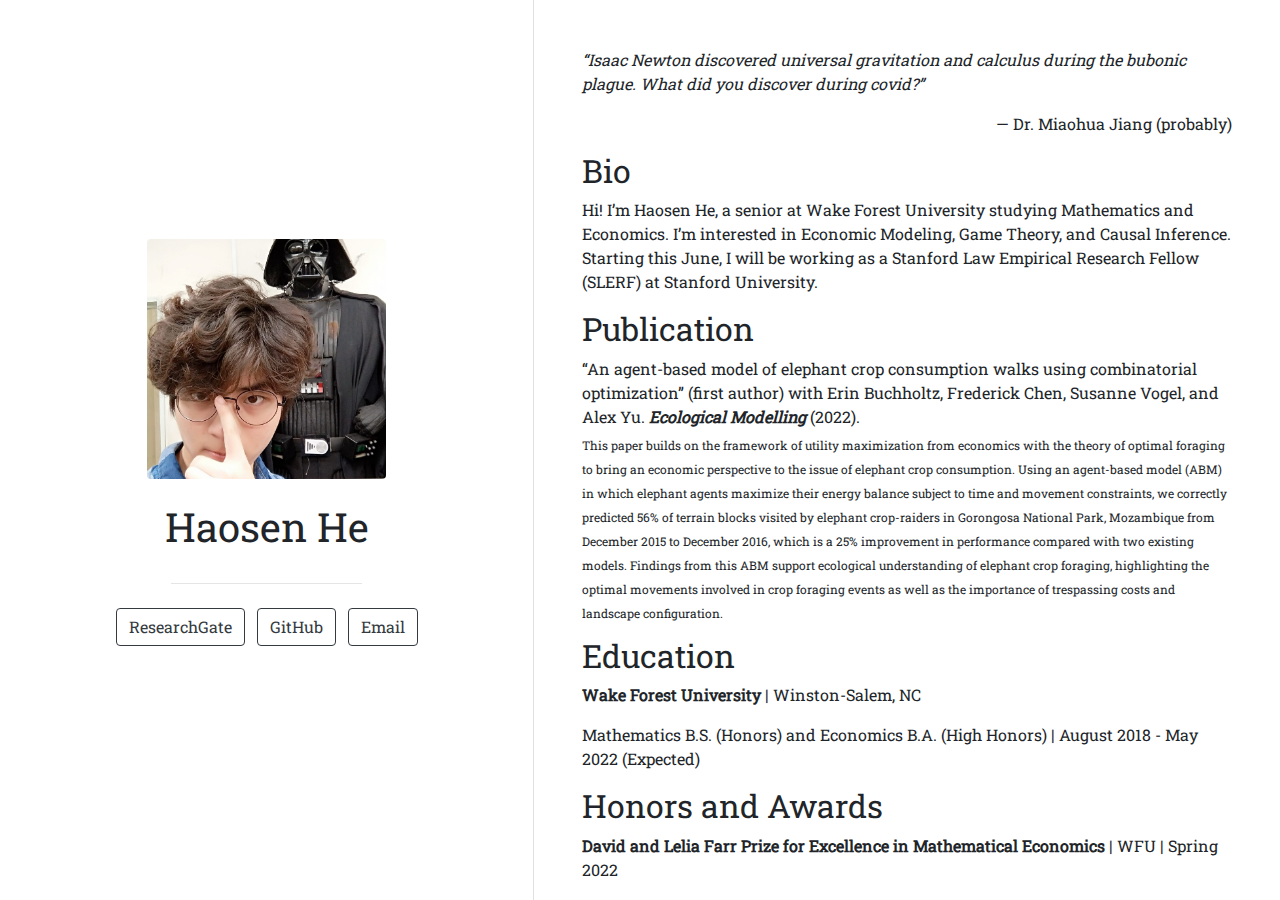
==== index.html @ 7e964005 "new change" ====
<!doctype html>
<html lang="en">
  <head>
    <!-- Required meta tags -->
    <meta charset="utf-8">
    <meta name="viewport" content="width=device-width, initial-scale=1, shrink-to-fit=no">

    <!-- Bootstrap CSS -->
    <style type="text/css">:root{--blue:#007bff;--indigo:#6610f2;--purple:#6f42c1;--pink:#e83e8c;--red:#dc3545;--orange:#fd7e14;--yellow:#ffc107;--green:#28a745;--teal:#20c997;--cyan:#17a2b8;--white:#fff;--gray:#6c757d;--gray-dark:#343a40;--primary:#007bff;--secondary:#6c757d;--success:#28a745;--info:#17a2b8;--warning:#ffc107;--danger:#dc3545;--light:#f8f9fa;--dark:#343a40;--breakpoint-xs:0;--breakpoint-sm:576px;--breakpoint-md:768px;--breakpoint-lg:992px;--breakpoint-xl:1200px;--font-family-sans-serif:-apple-system,BlinkMacSystemFont,"Segoe UI",Roboto,"Helvetica Neue",Arial,"Noto Sans",sans-serif,"Apple Color Emoji","Segoe UI Emoji","Segoe UI Symbol","Noto Color Emoji";--font-family-monospace:SFMono-Regular,Menlo,Monaco,Consolas,"Liberation Mono","Courier New",monospace}*,::after,::before{box-sizing:border-box}html{font-family:sans-serif;line-height:1.15;-webkit-text-size-adjust:100%;-webkit-tap-highlight-color:transparent}article,aside,figcaption,figure,footer,header,hgroup,main,nav,section{display:block}body{margin:0;font-family:-apple-system,BlinkMacSystemFont,"Segoe UI",Roboto,"Helvetica Neue",Arial,"Noto Sans",sans-serif,"Apple Color Emoji","Segoe UI Emoji","Segoe UI Symbol","Noto Color Emoji";font-size:1rem;font-weight:400;line-height:1.5;color:#212529;text-align:left;background-color:#fff}[tabindex="-1"]:focus:not(:focus-visible){outline:0!important}hr{box-sizing:content-box;height:0;overflow:visible}h1,h2,h3,h4,h5,h6{margin-top:0;margin-bottom:.5rem}p{margin-top:0;margin-bottom:1rem}abbr[data-original-title],abbr[title]{text-decoration:underline;-webkit-text-decoration:underline dotted;text-decoration:underline dotted;cursor:help;border-bottom:0;-webkit-text-decoration-skip-ink:none;text-decoration-skip-ink:none}address{margin-bottom:1rem;font-style:normal;line-height:inherit}dl,ol,ul{margin-top:0;margin-bottom:1rem}ol ol,ol ul,ul ol,ul ul{margin-bottom:0}dt{font-weight:700}dd{margin-bottom:.5rem;margin-left:0}blockquote{margin:0 0 1rem}b,strong{font-weight:bolder}small{font-size:80%}sub,sup{position:relative;font-size:75%;line-height:0;vertical-align:baseline}sub{bottom:-.25em}sup{top:-.5em}a{color:#007bff;text-decoration:none;background-color:transparent}a:hover{color:#0056b3;text-decoration:underline}a:not([href]){color:inherit;text-decoration:none}a:not([href]):hover{color:inherit;text-decoration:none}code,kbd,pre,samp{font-family:SFMono-Regular,Menlo,Monaco,Consolas,"Liberation Mono","Courier New",monospace;font-size:1em}pre{margin-top:0;margin-bottom:1rem;overflow:auto;-ms-overflow-style:scrollbar}figure{margin:0 0 1rem}img{vertical-align:middle;border-style:none}svg{overflow:hidden;vertical-align:middle}table{border-collapse:collapse}caption{padding-top:.75rem;padding-bottom:.75rem;color:#6c757d;text-align:left;caption-side:bottom}th{text-align:inherit}label{display:inline-block;margin-bottom:.5rem}button{border-radius:0}button:focus{outline:1px dotted;outline:5px auto -webkit-focus-ring-color}button,input,optgroup,select,textarea{margin:0;font-family:inherit;font-size:inherit;line-height:inherit}button,input{overflow:visible}button,select{text-transform:none}[role=button]{cursor:pointer}select{word-wrap:normal}[type=button],[type=reset],[type=submit],button{-webkit-appearance:button}[type=button]:not(:disabled),[type=reset]:not(:disabled),[type=submit]:not(:disabled),button:not(:disabled){cursor:pointer}[type=button]::-moz-focus-inner,[type=reset]::-moz-focus-inner,[type=submit]::-moz-focus-inner,button::-moz-focus-inner{padding:0;border-style:none}input[type=checkbox],input[type=radio]{box-sizing:border-box;padding:0}textarea{overflow:auto;resize:vertical}fieldset{min-width:0;padding:0;margin:0;border:0}legend{display:block;width:100%;max-width:100%;padding:0;margin-bottom:.5rem;font-size:1.5rem;line-height:inherit;color:inherit;white-space:normal}progress{vertical-align:baseline}[type=number]::-webkit-inner-spin-button,[type=number]::-webkit-outer-spin-button{height:auto}[type=search]{outline-offset:-2px;-webkit-appearance:none}[type=search]::-webkit-search-decoration{-webkit-appearance:none}::-webkit-file-upload-button{font:inherit;-webkit-appearance:button}output{display:inline-block}summary{display:list-item;cursor:pointer}template{display:none}[hidden]{display:none!important}.h1,.h2,.h3,.h4,.h5,.h6,h1,h2,h3,h4,h5,h6{margin-bottom:.5rem;font-weight:500;line-height:1.2}.h1,h1{font-size:2.5rem}.h2,h2{font-size:2rem}.h3,h3{font-size:1.75rem}.h4,h4{font-size:1.5rem}.h5,h5{font-size:1.25rem}.h6,h6{font-size:1rem}.lead{font-size:1.25rem;font-weight:300}.display-1{font-size:6rem;font-weight:300;line-height:1.2}.display-2{font-size:5.5rem;font-weight:300;line-height:1.2}.display-3{font-size:4.5rem;font-weight:300;line-height:1.2}.display-4{font-size:3.5rem;font-weight:300;line-height:1.2}hr{margin-top:1rem;margin-bottom:1rem;border:0;border-top:1px solid rgba(0,0,0,.1)}.small,small{font-size:80%;font-weight:400}.mark,mark{padding:.2em;background-color:#fcf8e3}.list-unstyled{padding-left:0;list-style:none}.list-inline{padding-left:0;list-style:none}.list-inline-item{display:inline-block}.list-inline-item:not(:last-child){margin-right:.5rem}.initialism{font-size:90%;text-transform:uppercase}.blockquote{margin-bottom:1rem;font-size:1.25rem}.blockquote-footer{display:block;font-size:80%;color:#6c757d}.blockquote-footer::before{content:"\2014\00A0"}.img-fluid{max-width:100%;height:auto}.img-thumbnail{padding:.25rem;background-color:#fff;border:1px solid #dee2e6;border-radius:.25rem;max-width:100%;height:auto}.figure{display:inline-block}.figure-img{margin-bottom:.5rem;line-height:1}.figure-caption{font-size:90%;color:#6c757d}code{font-size:87.5%;color:#e83e8c;word-wrap:break-word}a>code{color:inherit}kbd{padding:.2rem .4rem;font-size:87.5%;color:#fff;background-color:#212529;border-radius:.2rem}kbd kbd{padding:0;font-size:100%;font-weight:700}pre{display:block;font-size:87.5%;color:#212529}pre code{font-size:inherit;color:inherit;word-break:normal}.pre-scrollable{max-height:340px;overflow-y:scroll}.container{width:100%;padding-right:15px;padding-left:15px;margin-right:auto;margin-left:auto}@media (min-width:576px){.container{max-width:540px}}@media (min-width:768px){.container{max-width:720px}}@media (min-width:992px){.container{max-width:960px}}@media (min-width:1200px){.container{max-width:1140px}}.container-fluid,.container-lg,.container-md,.container-sm,.container-xl{width:100%;padding-right:15px;padding-left:15px;margin-right:auto;margin-left:auto}@media (min-width:576px){.container,.container-sm{max-width:540px}}@media (min-width:768px){.container,.container-md,.container-sm{max-width:720px}}@media (min-width:992px){.container,.container-lg,.container-md,.container-sm{max-width:960px}}@media (min-width:1200px){.container,.container-lg,.container-md,.container-sm,.container-xl{max-width:1140px}}.row{display:-ms-flexbox;display:flex;-ms-flex-wrap:wrap;flex-wrap:wrap;margin-right:-15px;margin-left:-15px}.no-gutters{margin-right:0;margin-left:0}.no-gutters>.col,.no-gutters>[class*=col-]{padding-right:0;padding-left:0}.col,.col-1,.col-10,.col-11,.col-12,.col-2,.col-3,.col-4,.col-5,.col-6,.col-7,.col-8,.col-9,.col-auto,.col-lg,.col-lg-1,.col-lg-10,.col-lg-11,.col-lg-12,.col-lg-2,.col-lg-3,.col-lg-4,.col-lg-5,.col-lg-6,.col-lg-7,.col-lg-8,.col-lg-9,.col-lg-auto,.col-md,.col-md-1,.col-md-10,.col-md-11,.col-md-12,.col-md-2,.col-md-3,.col-md-4,.col-md-5,.col-md-6,.col-md-7,.col-md-8,.col-md-9,.col-md-auto,.col-sm,.col-sm-1,.col-sm-10,.col-sm-11,.col-sm-12,.col-sm-2,.col-sm-3,.col-sm-4,.col-sm-5,.col-sm-6,.col-sm-7,.col-sm-8,.col-sm-9,.col-sm-auto,.col-xl,.col-xl-1,.col-xl-10,.col-xl-11,.col-xl-12,.col-xl-2,.col-xl-3,.col-xl-4,.col-xl-5,.col-xl-6,.col-xl-7,.col-xl-8,.col-xl-9,.col-xl-auto{position:relative;width:100%;padding-right:15px;padding-left:15px}.col{-ms-flex-preferred-size:0;flex-basis:0;-ms-flex-positive:1;flex-grow:1;min-width:0;max-width:100%}.row-cols-1>*{-ms-flex:0 0 100%;flex:0 0 100%;max-width:100%}.row-cols-2>*{-ms-flex:0 0 50%;flex:0 0 50%;max-width:50%}.row-cols-3>*{-ms-flex:0 0 33.333333%;flex:0 0 33.333333%;max-width:33.333333%}.row-cols-4>*{-ms-flex:0 0 25%;flex:0 0 25%;max-width:25%}.row-cols-5>*{-ms-flex:0 0 20%;flex:0 0 20%;max-width:20%}.row-cols-6>*{-ms-flex:0 0 16.666667%;flex:0 0 16.666667%;max-width:16.666667%}.col-auto{-ms-flex:0 0 auto;flex:0 0 auto;width:auto;max-width:100%}.col-1{-ms-flex:0 0 8.333333%;flex:0 0 8.333333%;max-width:8.333333%}.col-2{-ms-flex:0 0 16.666667%;flex:0 0 16.666667%;max-width:16.666667%}.col-3{-ms-flex:0 0 25%;flex:0 0 25%;max-width:25%}.col-4{-ms-flex:0 0 33.333333%;flex:0 0 33.333333%;max-width:33.333333%}.col-5{-ms-flex:0 0 41.666667%;flex:0 0 41.666667%;max-width:41.666667%}.col-6{-ms-flex:0 0 50%;flex:0 0 50%;max-width:50%}.col-7{-ms-flex:0 0 58.333333%;flex:0 0 58.333333%;max-width:58.333333%}.col-8{-ms-flex:0 0 66.666667%;flex:0 0 66.666667%;max-width:66.666667%}.col-9{-ms-flex:0 0 75%;flex:0 0 75%;max-width:75%}.col-10{-ms-flex:0 0 83.333333%;flex:0 0 83.333333%;max-width:83.333333%}.col-11{-ms-flex:0 0 91.666667%;flex:0 0 91.666667%;max-width:91.666667%}.col-12{-ms-flex:0 0 100%;flex:0 0 100%;max-width:100%}.order-first{-ms-flex-order:-1;order:-1}.order-last{-ms-flex-order:13;order:13}.order-0{-ms-flex-order:0;order:0}.order-1{-ms-flex-order:1;order:1}.order-2{-ms-flex-order:2;order:2}.order-3{-ms-flex-order:3;order:3}.order-4{-ms-flex-order:4;order:4}.order-5{-ms-flex-order:5;order:5}.order-6{-ms-flex-order:6;order:6}.order-7{-ms-flex-order:7;order:7}.order-8{-ms-flex-order:8;order:8}.order-9{-ms-flex-order:9;order:9}.order-10{-ms-flex-order:10;order:10}.order-11{-ms-flex-order:11;order:11}.order-12{-ms-flex-order:12;order:12}.offset-1{margin-left:8.333333%}.offset-2{margin-left:16.666667%}.offset-3{margin-left:25%}.offset-4{margin-left:33.333333%}.offset-5{margin-left:41.666667%}.offset-6{margin-left:50%}.offset-7{margin-left:58.333333%}.offset-8{margin-left:66.666667%}.offset-9{margin-left:75%}.offset-10{margin-left:83.333333%}.offset-11{margin-left:91.666667%}@media (min-width:576px){.col-sm{-ms-flex-preferred-size:0;flex-basis:0;-ms-flex-positive:1;flex-grow:1;min-width:0;max-width:100%}.row-cols-sm-1>*{-ms-flex:0 0 100%;flex:0 0 100%;max-width:100%}.row-cols-sm-2>*{-ms-flex:0 0 50%;flex:0 0 50%;max-width:50%}.row-cols-sm-3>*{-ms-flex:0 0 33.333333%;flex:0 0 33.333333%;max-width:33.333333%}.row-cols-sm-4>*{-ms-flex:0 0 25%;flex:0 0 25%;max-width:25%}.row-cols-sm-5>*{-ms-flex:0 0 20%;flex:0 0 20%;max-width:20%}.row-cols-sm-6>*{-ms-flex:0 0 16.666667%;flex:0 0 16.666667%;max-width:16.666667%}.col-sm-auto{-ms-flex:0 0 auto;flex:0 0 auto;width:auto;max-width:100%}.col-sm-1{-ms-flex:0 0 8.333333%;flex:0 0 8.333333%;max-width:8.333333%}.col-sm-2{-ms-flex:0 0 16.666667%;flex:0 0 16.666667%;max-width:16.666667%}.col-sm-3{-ms-flex:0 0 25%;flex:0 0 25%;max-width:25%}.col-sm-4{-ms-flex:0 0 33.333333%;flex:0 0 33.333333%;max-width:33.333333%}.col-sm-5{-ms-flex:0 0 41.666667%;flex:0 0 41.666667%;max-width:41.666667%}.col-sm-6{-ms-flex:0 0 50%;flex:0 0 50%;max-width:50%}.col-sm-7{-ms-flex:0 0 58.333333%;flex:0 0 58.333333%;max-width:58.333333%}.col-sm-8{-ms-flex:0 0 66.666667%;flex:0 0 66.666667%;max-width:66.666667%}.col-sm-9{-ms-flex:0 0 75%;flex:0 0 75%;max-width:75%}.col-sm-10{-ms-flex:0 0 83.333333%;flex:0 0 83.333333%;max-width:83.333333%}.col-sm-11{-ms-flex:0 0 91.666667%;flex:0 0 91.666667%;max-width:91.666667%}.col-sm-12{-ms-flex:0 0 100%;flex:0 0 100%;max-width:100%}.order-sm-first{-ms-flex-order:-1;order:-1}.order-sm-last{-ms-flex-order:13;order:13}.order-sm-0{-ms-flex-order:0;order:0}.order-sm-1{-ms-flex-order:1;order:1}.order-sm-2{-ms-flex-order:2;order:2}.order-sm-3{-ms-flex-order:3;order:3}.order-sm-4{-ms-flex-order:4;order:4}.order-sm-5{-ms-flex-order:5;order:5}.order-sm-6{-ms-flex-order:6;order:6}.order-sm-7{-ms-flex-order:7;order:7}.order-sm-8{-ms-flex-order:8;order:8}.order-sm-9{-ms-flex-order:9;order:9}.order-sm-10{-ms-flex-order:10;order:10}.order-sm-11{-ms-flex-order:11;order:11}.order-sm-12{-ms-flex-order:12;order:12}.offset-sm-0{margin-left:0}.offset-sm-1{margin-left:8.333333%}.offset-sm-2{margin-left:16.666667%}.offset-sm-3{margin-left:25%}.offset-sm-4{margin-left:33.333333%}.offset-sm-5{margin-left:41.666667%}.offset-sm-6{margin-left:50%}.offset-sm-7{margin-left:58.333333%}.offset-sm-8{margin-left:66.666667%}.offset-sm-9{margin-left:75%}.offset-sm-10{margin-left:83.333333%}.offset-sm-11{margin-left:91.666667%}}@media (min-width:768px){.col-md{-ms-flex-preferred-size:0;flex-basis:0;-ms-flex-positive:1;flex-grow:1;min-width:0;max-width:100%}.row-cols-md-1>*{-ms-flex:0 0 100%;flex:0 0 100%;max-width:100%}.row-cols-md-2>*{-ms-flex:0 0 50%;flex:0 0 50%;max-width:50%}.row-cols-md-3>*{-ms-flex:0 0 33.333333%;flex:0 0 33.333333%;max-width:33.333333%}.row-cols-md-4>*{-ms-flex:0 0 25%;flex:0 0 25%;max-width:25%}.row-cols-md-5>*{-ms-flex:0 0 20%;flex:0 0 20%;max-width:20%}.row-cols-md-6>*{-ms-flex:0 0 16.666667%;flex:0 0 16.666667%;max-width:16.666667%}.col-md-auto{-ms-flex:0 0 auto;flex:0 0 auto;width:auto;max-width:100%}.col-md-1{-ms-flex:0 0 8.333333%;flex:0 0 8.333333%;max-width:8.333333%}.col-md-2{-ms-flex:0 0 16.666667%;flex:0 0 16.666667%;max-width:16.666667%}.col-md-3{-ms-flex:0 0 25%;flex:0 0 25%;max-width:25%}.col-md-4{-ms-flex:0 0 33.333333%;flex:0 0 33.333333%;max-width:33.333333%}.col-md-5{-ms-flex:0 0 41.666667%;flex:0 0 41.666667%;max-width:41.666667%}.col-md-6{-ms-flex:0 0 50%;flex:0 0 50%;max-width:50%}.col-md-7{-ms-flex:0 0 58.333333%;flex:0 0 58.333333%;max-width:58.333333%}.col-md-8{-ms-flex:0 0 66.666667%;flex:0 0 66.666667%;max-width:66.666667%}.col-md-9{-ms-flex:0 0 75%;flex:0 0 75%;max-width:75%}.col-md-10{-ms-flex:0 0 83.333333%;flex:0 0 83.333333%;max-width:83.333333%}.col-md-11{-ms-flex:0 0 91.666667%;flex:0 0 91.666667%;max-width:91.666667%}.col-md-12{-ms-flex:0 0 100%;flex:0 0 100%;max-width:100%}.order-md-first{-ms-flex-order:-1;order:-1}.order-md-last{-ms-flex-order:13;order:13}.order-md-0{-ms-flex-order:0;order:0}.order-md-1{-ms-flex-order:1;order:1}.order-md-2{-ms-flex-order:2;order:2}.order-md-3{-ms-flex-order:3;order:3}.order-md-4{-ms-flex-order:4;order:4}.order-md-5{-ms-flex-order:5;order:5}.order-md-6{-ms-flex-order:6;order:6}.order-md-7{-ms-flex-order:7;order:7}.order-md-8{-ms-flex-order:8;order:8}.order-md-9{-ms-flex-order:9;order:9}.order-md-10{-ms-flex-order:10;order:10}.order-md-11{-ms-flex-order:11;order:11}.order-md-12{-ms-flex-order:12;order:12}.offset-md-0{margin-left:0}.offset-md-1{margin-left:8.333333%}.offset-md-2{margin-left:16.666667%}.offset-md-3{margin-left:25%}.offset-md-4{margin-left:33.333333%}.offset-md-5{margin-left:41.666667%}.offset-md-6{margin-left:50%}.offset-md-7{margin-left:58.333333%}.offset-md-8{margin-left:66.666667%}.offset-md-9{margin-left:75%}.offset-md-10{margin-left:83.333333%}.offset-md-11{margin-left:91.666667%}}@media (min-width:992px){.col-lg{-ms-flex-preferred-size:0;flex-basis:0;-ms-flex-positive:1;flex-grow:1;min-width:0;max-width:100%}.row-cols-lg-1>*{-ms-flex:0 0 100%;flex:0 0 100%;max-width:100%}.row-cols-lg-2>*{-ms-flex:0 0 50%;flex:0 0 50%;max-width:50%}.row-cols-lg-3>*{-ms-flex:0 0 33.333333%;flex:0 0 33.333333%;max-width:33.333333%}.row-cols-lg-4>*{-ms-flex:0 0 25%;flex:0 0 25%;max-width:25%}.row-cols-lg-5>*{-ms-flex:0 0 20%;flex:0 0 20%;max-width:20%}.row-cols-lg-6>*{-ms-flex:0 0 16.666667%;flex:0 0 16.666667%;max-width:16.666667%}.col-lg-auto{-ms-flex:0 0 auto;flex:0 0 auto;width:auto;max-width:100%}.col-lg-1{-ms-flex:0 0 8.333333%;flex:0 0 8.333333%;max-width:8.333333%}.col-lg-2{-ms-flex:0 0 16.666667%;flex:0 0 16.666667%;max-width:16.666667%}.col-lg-3{-ms-flex:0 0 25%;flex:0 0 25%;max-width:25%}.col-lg-4{-ms-flex:0 0 33.333333%;flex:0 0 33.333333%;max-width:33.333333%}.col-lg-5{-ms-flex:0 0 41.666667%;flex:0 0 41.666667%;max-width:41.666667%}.col-lg-6{-ms-flex:0 0 50%;flex:0 0 50%;max-width:50%}.col-lg-7{-ms-flex:0 0 58.333333%;flex:0 0 58.333333%;max-width:58.333333%}.col-lg-8{-ms-flex:0 0 66.666667%;flex:0 0 66.666667%;max-width:66.666667%}.col-lg-9{-ms-flex:0 0 75%;flex:0 0 75%;max-width:75%}.col-lg-10{-ms-flex:0 0 83.333333%;flex:0 0 83.333333%;max-width:83.333333%}.col-lg-11{-ms-flex:0 0 91.666667%;flex:0 0 91.666667%;max-width:91.666667%}.col-lg-12{-ms-flex:0 0 100%;flex:0 0 100%;max-width:100%}.order-lg-first{-ms-flex-order:-1;order:-1}.order-lg-last{-ms-flex-order:13;order:13}.order-lg-0{-ms-flex-order:0;order:0}.order-lg-1{-ms-flex-order:1;order:1}.order-lg-2{-ms-flex-order:2;order:2}.order-lg-3{-ms-flex-order:3;order:3}.order-lg-4{-ms-flex-order:4;order:4}.order-lg-5{-ms-flex-order:5;order:5}.order-lg-6{-ms-flex-order:6;order:6}.order-lg-7{-ms-flex-order:7;order:7}.order-lg-8{-ms-flex-order:8;order:8}.order-lg-9{-ms-flex-order:9;order:9}.order-lg-10{-ms-flex-order:10;order:10}.order-lg-11{-ms-flex-order:11;order:11}.order-lg-12{-ms-flex-order:12;order:12}.offset-lg-0{margin-left:0}.offset-lg-1{margin-left:8.333333%}.offset-lg-2{margin-left:16.666667%}.offset-lg-3{margin-left:25%}.offset-lg-4{margin-left:33.333333%}.offset-lg-5{margin-left:41.666667%}.offset-lg-6{margin-left:50%}.offset-lg-7{margin-left:58.333333%}.offset-lg-8{margin-left:66.666667%}.offset-lg-9{margin-left:75%}.offset-lg-10{margin-left:83.333333%}.offset-lg-11{margin-left:91.666667%}}@media (min-width:1200px){.col-xl{-ms-flex-preferred-size:0;flex-basis:0;-ms-flex-positive:1;flex-grow:1;min-width:0;max-width:100%}.row-cols-xl-1>*{-ms-flex:0 0 100%;flex:0 0 100%;max-width:100%}.row-cols-xl-2>*{-ms-flex:0 0 50%;flex:0 0 50%;max-width:50%}.row-cols-xl-3>*{-ms-flex:0 0 33.333333%;flex:0 0 33.333333%;max-width:33.333333%}.row-cols-xl-4>*{-ms-flex:0 0 25%;flex:0 0 25%;max-width:25%}.row-cols-xl-5>*{-ms-flex:0 0 20%;flex:0 0 20%;max-width:20%}.row-cols-xl-6>*{-ms-flex:0 0 16.666667%;flex:0 0 16.666667%;max-width:16.666667%}.col-xl-auto{-ms-flex:0 0 auto;flex:0 0 auto;width:auto;max-width:100%}.col-xl-1{-ms-flex:0 0 8.333333%;flex:0 0 8.333333%;max-width:8.333333%}.col-xl-2{-ms-flex:0 0 16.666667%;flex:0 0 16.666667%;max-width:16.666667%}.col-xl-3{-ms-flex:0 0 25%;flex:0 0 25%;max-width:25%}.col-xl-4{-ms-flex:0 0 33.333333%;flex:0 0 33.333333%;max-width:33.333333%}.col-xl-5{-ms-flex:0 0 41.666667%;flex:0 0 41.666667%;max-width:41.666667%}.col-xl-6{-ms-flex:0 0 50%;flex:0 0 50%;max-width:50%}.col-xl-7{-ms-flex:0 0 58.333333%;flex:0 0 58.333333%;max-width:58.333333%}.col-xl-8{-ms-flex:0 0 66.666667%;flex:0 0 66.666667%;max-width:66.666667%}.col-xl-9{-ms-flex:0 0 75%;flex:0 0 75%;max-width:75%}.col-xl-10{-ms-flex:0 0 83.333333%;flex:0 0 83.333333%;max-width:83.333333%}.col-xl-11{-ms-flex:0 0 91.666667%;flex:0 0 91.666667%;max-width:91.666667%}.col-xl-12{-ms-flex:0 0 100%;flex:0 0 100%;max-width:100%}.order-xl-first{-ms-flex-order:-1;order:-1}.order-xl-last{-ms-flex-order:13;order:13}.order-xl-0{-ms-flex-order:0;order:0}.order-xl-1{-ms-flex-order:1;order:1}.order-xl-2{-ms-flex-order:2;order:2}.order-xl-3{-ms-flex-order:3;order:3}.order-xl-4{-ms-flex-order:4;order:4}.order-xl-5{-ms-flex-order:5;order:5}.order-xl-6{-ms-flex-order:6;order:6}.order-xl-7{-ms-flex-order:7;order:7}.order-xl-8{-ms-flex-order:8;order:8}.order-xl-9{-ms-flex-order:9;order:9}.order-xl-10{-ms-flex-order:10;order:10}.order-xl-11{-ms-flex-order:11;order:11}.order-xl-12{-ms-flex-order:12;order:12}.offset-xl-0{margin-left:0}.offset-xl-1{margin-left:8.333333%}.offset-xl-2{margin-left:16.666667%}.offset-xl-3{margin-left:25%}.offset-xl-4{margin-left:33.333333%}.offset-xl-5{margin-left:41.666667%}.offset-xl-6{margin-left:50%}.offset-xl-7{margin-left:58.333333%}.offset-xl-8{margin-left:66.666667%}.offset-xl-9{margin-left:75%}.offset-xl-10{margin-left:83.333333%}.offset-xl-11{margin-left:91.666667%}}.table{width:100%;margin-bottom:1rem;color:#212529}.table td,.table th{padding:.75rem;vertical-align:top;border-top:1px solid #dee2e6}.table thead th{vertical-align:bottom;border-bottom:2px solid #dee2e6}.table tbody+tbody{border-top:2px solid #dee2e6}.table-sm td,.table-sm th{padding:.3rem}.table-bordered{border:1px solid #dee2e6}.table-bordered td,.table-bordered th{border:1px solid #dee2e6}.table-bordered thead td,.table-bordered thead th{border-bottom-width:2px}.table-borderless tbody+tbody,.table-borderless td,.table-borderless th,.table-borderless thead th{border:0}.table-striped tbody tr:nth-of-type(odd){background-color:rgba(0,0,0,.05)}.table-hover tbody tr:hover{color:#212529;background-color:rgba(0,0,0,.075)}.table-primary,.table-primary>td,.table-primary>th{background-color:#b8daff}.table-primary tbody+tbody,.table-primary td,.table-primary th,.table-primary thead th{border-color:#7abaff}.table-hover .table-primary:hover{background-color:#9fcdff}.table-hover .table-primary:hover>td,.table-hover .table-primary:hover>th{background-color:#9fcdff}.table-secondary,.table-secondary>td,.table-secondary>th{background-color:#d6d8db}.table-secondary tbody+tbody,.table-secondary td,.table-secondary th,.table-secondary thead th{border-color:#b3b7bb}.table-hover .table-secondary:hover{background-color:#c8cbcf}.table-hover .table-secondary:hover>td,.table-hover .table-secondary:hover>th{background-color:#c8cbcf}.table-success,.table-success>td,.table-success>th{background-color:#c3e6cb}.table-success tbody+tbody,.table-success td,.table-success th,.table-success thead th{border-color:#8fd19e}.table-hover .table-success:hover{background-color:#b1dfbb}.table-hover .table-success:hover>td,.table-hover .table-success:hover>th{background-color:#b1dfbb}.table-info,.table-info>td,.table-info>th{background-color:#bee5eb}.table-info tbody+tbody,.table-info td,.table-info th,.table-info thead th{border-color:#86cfda}.table-hover .table-info:hover{background-color:#abdde5}.table-hover .table-info:hover>td,.table-hover .table-info:hover>th{background-color:#abdde5}.table-warning,.table-warning>td,.table-warning>th{background-color:#ffeeba}.table-warning tbody+tbody,.table-warning td,.table-warning th,.table-warning thead th{border-color:#ffdf7e}.table-hover .table-warning:hover{background-color:#ffe8a1}.table-hover .table-warning:hover>td,.table-hover .table-warning:hover>th{background-color:#ffe8a1}.table-danger,.table-danger>td,.table-danger>th{background-color:#f5c6cb}.table-danger tbody+tbody,.table-danger td,.table-danger th,.table-danger thead th{border-color:#ed969e}.table-hover .table-danger:hover{background-color:#f1b0b7}.table-hover .table-danger:hover>td,.table-hover .table-danger:hover>th{background-color:#f1b0b7}.table-light,.table-light>td,.table-light>th{background-color:#fdfdfe}.table-light tbody+tbody,.table-light td,.table-light th,.table-light thead th{border-color:#fbfcfc}.table-hover .table-light:hover{background-color:#ececf6}.table-hover .table-light:hover>td,.table-hover .table-light:hover>th{background-color:#ececf6}.table-dark,.table-dark>td,.table-dark>th{background-color:#c6c8ca}.table-dark tbody+tbody,.table-dark td,.table-dark th,.table-dark thead th{border-color:#95999c}.table-hover .table-dark:hover{background-color:#b9bbbe}.table-hover .table-dark:hover>td,.table-hover .table-dark:hover>th{background-color:#b9bbbe}.table-active,.table-active>td,.table-active>th{background-color:rgba(0,0,0,.075)}.table-hover .table-active:hover{background-color:rgba(0,0,0,.075)}.table-hover .table-active:hover>td,.table-hover .table-active:hover>th{background-color:rgba(0,0,0,.075)}.table .thead-dark th{color:#fff;background-color:#343a40;border-color:#454d55}.table .thead-light th{color:#495057;background-color:#e9ecef;border-color:#dee2e6}.table-dark{color:#fff;background-color:#343a40}.table-dark td,.table-dark th,.table-dark thead th{border-color:#454d55}.table-dark.table-bordered{border:0}.table-dark.table-striped tbody tr:nth-of-type(odd){background-color:rgba(255,255,255,.05)}.table-dark.table-hover tbody tr:hover{color:#fff;background-color:rgba(255,255,255,.075)}@media (max-width:575.98px){.table-responsive-sm{display:block;width:100%;overflow-x:auto;-webkit-overflow-scrolling:touch}.table-responsive-sm>.table-bordered{border:0}}@media (max-width:767.98px){.table-responsive-md{display:block;width:100%;overflow-x:auto;-webkit-overflow-scrolling:touch}.table-responsive-md>.table-bordered{border:0}}@media (max-width:991.98px){.table-responsive-lg{display:block;width:100%;overflow-x:auto;-webkit-overflow-scrolling:touch}.table-responsive-lg>.table-bordered{border:0}}@media (max-width:1199.98px){.table-responsive-xl{display:block;width:100%;overflow-x:auto;-webkit-overflow-scrolling:touch}.table-responsive-xl>.table-bordered{border:0}}.table-responsive{display:block;width:100%;overflow-x:auto;-webkit-overflow-scrolling:touch}.table-responsive>.table-bordered{border:0}.form-control{display:block;width:100%;height:calc(1.5em + .75rem + 2px);padding:.375rem .75rem;font-size:1rem;font-weight:400;line-height:1.5;color:#495057;background-color:#fff;background-clip:padding-box;border:1px solid #ced4da;border-radius:.25rem;transition:border-color .15s ease-in-out,box-shadow .15s ease-in-out}@media (prefers-reduced-motion:reduce){.form-control{transition:none}}.form-control::-ms-expand{background-color:transparent;border:0}.form-control:-moz-focusring{color:transparent;text-shadow:0 0 0 #495057}.form-control:focus{color:#495057;background-color:#fff;border-color:#80bdff;outline:0;box-shadow:0 0 0 .2rem rgba(0,123,255,.25)}.form-control::-webkit-input-placeholder{color:#6c757d;opacity:1}.form-control::-moz-placeholder{color:#6c757d;opacity:1}.form-control:-ms-input-placeholder{color:#6c757d;opacity:1}.form-control::-ms-input-placeholder{color:#6c757d;opacity:1}.form-control::placeholder{color:#6c757d;opacity:1}.form-control:disabled,.form-control[readonly]{background-color:#e9ecef;opacity:1}input[type=date].form-control,input[type=datetime-local].form-control,input[type=month].form-control,input[type=time].form-control{-webkit-appearance:none;-moz-appearance:none;appearance:none}select.form-control:focus::-ms-value{color:#495057;background-color:#fff}.form-control-file,.form-control-range{display:block;width:100%}.col-form-label{padding-top:calc(.375rem + 1px);padding-bottom:calc(.375rem + 1px);margin-bottom:0;font-size:inherit;line-height:1.5}.col-form-label-lg{padding-top:calc(.5rem + 1px);padding-bottom:calc(.5rem + 1px);font-size:1.25rem;line-height:1.5}.col-form-label-sm{padding-top:calc(.25rem + 1px);padding-bottom:calc(.25rem + 1px);font-size:.875rem;line-height:1.5}.form-control-plaintext{display:block;width:100%;padding:.375rem 0;margin-bottom:0;font-size:1rem;line-height:1.5;color:#212529;background-color:transparent;border:solid transparent;border-width:1px 0}.form-control-plaintext.form-control-lg,.form-control-plaintext.form-control-sm{padding-right:0;padding-left:0}.form-control-sm{height:calc(1.5em + .5rem + 2px);padding:.25rem .5rem;font-size:.875rem;line-height:1.5;border-radius:.2rem}.form-control-lg{height:calc(1.5em + 1rem + 2px);padding:.5rem 1rem;font-size:1.25rem;line-height:1.5;border-radius:.3rem}select.form-control[multiple],select.form-control[size]{height:auto}textarea.form-control{height:auto}.form-group{margin-bottom:1rem}.form-text{display:block;margin-top:.25rem}.form-row{display:-ms-flexbox;display:flex;-ms-flex-wrap:wrap;flex-wrap:wrap;margin-right:-5px;margin-left:-5px}.form-row>.col,.form-row>[class*=col-]{padding-right:5px;padding-left:5px}.form-check{position:relative;display:block;padding-left:1.25rem}.form-check-input{position:absolute;margin-top:.3rem;margin-left:-1.25rem}.form-check-input:disabled~.form-check-label,.form-check-input[disabled]~.form-check-label{color:#6c757d}.form-check-label{margin-bottom:0}.form-check-inline{display:-ms-inline-flexbox;display:inline-flex;-ms-flex-align:center;align-items:center;padding-left:0;margin-right:.75rem}.form-check-inline .form-check-input{position:static;margin-top:0;margin-right:.3125rem;margin-left:0}.valid-feedback{display:none;width:100%;margin-top:.25rem;font-size:80%;color:#28a745}.valid-tooltip{position:absolute;top:100%;z-index:5;display:none;max-width:100%;padding:.25rem .5rem;margin-top:.1rem;font-size:.875rem;line-height:1.5;color:#fff;background-color:rgba(40,167,69,.9);border-radius:.25rem}.is-valid~.valid-feedback,.is-valid~.valid-tooltip,.was-validated :valid~.valid-feedback,.was-validated :valid~.valid-tooltip{display:block}.form-control.is-valid,.was-validated .form-control:valid{border-color:#28a745;padding-right:calc(1.5em + .75rem);background-image:url("data:image/svg+xml,%3csvg xmlns='http://www.w3.org/2000/svg' width='8' height='8' viewBox='0 0 8 8'%3e%3cpath fill='%2328a745' d='M2.3 6.73L.6 4.53c-.4-1.04.46-1.4 1.1-.8l1.1 1.4 3.4-3.8c.6-.63 1.6-.27 1.2.7l-4 4.6c-.43.5-.8.4-1.1.1z'/%3e%3c/svg%3e");background-repeat:no-repeat;background-position:right calc(.375em + .1875rem) center;background-size:calc(.75em + .375rem) calc(.75em + .375rem)}.form-control.is-valid:focus,.was-validated .form-control:valid:focus{border-color:#28a745;box-shadow:0 0 0 .2rem rgba(40,167,69,.25)}.was-validated textarea.form-control:valid,textarea.form-control.is-valid{padding-right:calc(1.5em + .75rem);background-position:top calc(.375em + .1875rem) right calc(.375em + .1875rem)}.custom-select.is-valid,.was-validated .custom-select:valid{border-color:#28a745;padding-right:calc(.75em + 2.3125rem);background:url("data:image/svg+xml,%3csvg xmlns='http://www.w3.org/2000/svg' width='4' height='5' viewBox='0 0 4 5'%3e%3cpath fill='%23343a40' d='M2 0L0 2h4zm0 5L0 3h4z'/%3e%3c/svg%3e") no-repeat right .75rem center/8px 10px,url("data:image/svg+xml,%3csvg xmlns='http://www.w3.org/2000/svg' width='8' height='8' viewBox='0 0 8 8'%3e%3cpath fill='%2328a745' d='M2.3 6.73L.6 4.53c-.4-1.04.46-1.4 1.1-.8l1.1 1.4 3.4-3.8c.6-.63 1.6-.27 1.2.7l-4 4.6c-.43.5-.8.4-1.1.1z'/%3e%3c/svg%3e") #fff no-repeat center right 1.75rem/calc(.75em + .375rem) calc(.75em + .375rem)}.custom-select.is-valid:focus,.was-validated .custom-select:valid:focus{border-color:#28a745;box-shadow:0 0 0 .2rem rgba(40,167,69,.25)}.form-check-input.is-valid~.form-check-label,.was-validated .form-check-input:valid~.form-check-label{color:#28a745}.form-check-input.is-valid~.valid-feedback,.form-check-input.is-valid~.valid-tooltip,.was-validated .form-check-input:valid~.valid-feedback,.was-validated .form-check-input:valid~.valid-tooltip{display:block}.custom-control-input.is-valid~.custom-control-label,.was-validated .custom-control-input:valid~.custom-control-label{color:#28a745}.custom-control-input.is-valid~.custom-control-label::before,.was-validated .custom-control-input:valid~.custom-control-label::before{border-color:#28a745}.custom-control-input.is-valid:checked~.custom-control-label::before,.was-validated .custom-control-input:valid:checked~.custom-control-label::before{border-color:#34ce57;background-color:#34ce57}.custom-control-input.is-valid:focus~.custom-control-label::before,.was-validated .custom-control-input:valid:focus~.custom-control-label::before{box-shadow:0 0 0 .2rem rgba(40,167,69,.25)}.custom-control-input.is-valid:focus:not(:checked)~.custom-control-label::before,.was-validated .custom-control-input:valid:focus:not(:checked)~.custom-control-label::before{border-color:#28a745}.custom-file-input.is-valid~.custom-file-label,.was-validated .custom-file-input:valid~.custom-file-label{border-color:#28a745}.custom-file-input.is-valid:focus~.custom-file-label,.was-validated .custom-file-input:valid:focus~.custom-file-label{border-color:#28a745;box-shadow:0 0 0 .2rem rgba(40,167,69,.25)}.invalid-feedback{display:none;width:100%;margin-top:.25rem;font-size:80%;color:#dc3545}.invalid-tooltip{position:absolute;top:100%;z-index:5;display:none;max-width:100%;padding:.25rem .5rem;margin-top:.1rem;font-size:.875rem;line-height:1.5;color:#fff;background-color:rgba(220,53,69,.9);border-radius:.25rem}.is-invalid~.invalid-feedback,.is-invalid~.invalid-tooltip,.was-validated :invalid~.invalid-feedback,.was-validated :invalid~.invalid-tooltip{display:block}.form-control.is-invalid,.was-validated .form-control:invalid{border-color:#dc3545;padding-right:calc(1.5em + .75rem);background-image:url("data:image/svg+xml,%3csvg xmlns='http://www.w3.org/2000/svg' width='12' height='12' fill='none' stroke='%23dc3545' viewBox='0 0 12 12'%3e%3ccircle cx='6' cy='6' r='4.5'/%3e%3cpath stroke-linejoin='round' d='M5.8 3.6h.4L6 6.5z'/%3e%3ccircle cx='6' cy='8.2' r='.6' fill='%23dc3545' stroke='none'/%3e%3c/svg%3e");background-repeat:no-repeat;background-position:right calc(.375em + .1875rem) center;background-size:calc(.75em + .375rem) calc(.75em + .375rem)}.form-control.is-invalid:focus,.was-validated .form-control:invalid:focus{border-color:#dc3545;box-shadow:0 0 0 .2rem rgba(220,53,69,.25)}.was-validated textarea.form-control:invalid,textarea.form-control.is-invalid{padding-right:calc(1.5em + .75rem);background-position:top calc(.375em + .1875rem) right calc(.375em + .1875rem)}.custom-select.is-invalid,.was-validated .custom-select:invalid{border-color:#dc3545;padding-right:calc(.75em + 2.3125rem);background:url("data:image/svg+xml,%3csvg xmlns='http://www.w3.org/2000/svg' width='4' height='5' viewBox='0 0 4 5'%3e%3cpath fill='%23343a40' d='M2 0L0 2h4zm0 5L0 3h4z'/%3e%3c/svg%3e") no-repeat right .75rem center/8px 10px,url("data:image/svg+xml,%3csvg xmlns='http://www.w3.org/2000/svg' width='12' height='12' fill='none' stroke='%23dc3545' viewBox='0 0 12 12'%3e%3ccircle cx='6' cy='6' r='4.5'/%3e%3cpath stroke-linejoin='round' d='M5.8 3.6h.4L6 6.5z'/%3e%3ccircle cx='6' cy='8.2' r='.6' fill='%23dc3545' stroke='none'/%3e%3c/svg%3e") #fff no-repeat center right 1.75rem/calc(.75em + .375rem) calc(.75em + .375rem)}.custom-select.is-invalid:focus,.was-validated .custom-select:invalid:focus{border-color:#dc3545;box-shadow:0 0 0 .2rem rgba(220,53,69,.25)}.form-check-input.is-invalid~.form-check-label,.was-validated .form-check-input:invalid~.form-check-label{color:#dc3545}.form-check-input.is-invalid~.invalid-feedback,.form-check-input.is-invalid~.invalid-tooltip,.was-validated .form-check-input:invalid~.invalid-feedback,.was-validated .form-check-input:invalid~.invalid-tooltip{display:block}.custom-control-input.is-invalid~.custom-control-label,.was-validated .custom-control-input:invalid~.custom-control-label{color:#dc3545}.custom-control-input.is-invalid~.custom-control-label::before,.was-validated .custom-control-input:invalid~.custom-control-label::before{border-color:#dc3545}.custom-control-input.is-invalid:checked~.custom-control-label::before,.was-validated .custom-control-input:invalid:checked~.custom-control-label::before{border-color:#e4606d;background-color:#e4606d}.custom-control-input.is-invalid:focus~.custom-control-label::before,.was-validated .custom-control-input:invalid:focus~.custom-control-label::before{box-shadow:0 0 0 .2rem rgba(220,53,69,.25)}.custom-control-input.is-invalid:focus:not(:checked)~.custom-control-label::before,.was-validated .custom-control-input:invalid:focus:not(:checked)~.custom-control-label::before{border-color:#dc3545}.custom-file-input.is-invalid~.custom-file-label,.was-validated .custom-file-input:invalid~.custom-file-label{border-color:#dc3545}.custom-file-input.is-invalid:focus~.custom-file-label,.was-validated .custom-file-input:invalid:focus~.custom-file-label{border-color:#dc3545;box-shadow:0 0 0 .2rem rgba(220,53,69,.25)}.form-inline{display:-ms-flexbox;display:flex;-ms-flex-flow:row wrap;flex-flow:row wrap;-ms-flex-align:center;align-items:center}.form-inline .form-check{width:100%}@media (min-width:576px){.form-inline label{display:-ms-flexbox;display:flex;-ms-flex-align:center;align-items:center;-ms-flex-pack:center;justify-content:center;margin-bottom:0}.form-inline .form-group{display:-ms-flexbox;display:flex;-ms-flex:0 0 auto;flex:0 0 auto;-ms-flex-flow:row wrap;flex-flow:row wrap;-ms-flex-align:center;align-items:center;margin-bottom:0}.form-inline .form-control{display:inline-block;width:auto;vertical-align:middle}.form-inline .form-control-plaintext{display:inline-block}.form-inline .custom-select,.form-inline .input-group{width:auto}.form-inline .form-check{display:-ms-flexbox;display:flex;-ms-flex-align:center;align-items:center;-ms-flex-pack:center;justify-content:center;width:auto;padding-left:0}.form-inline .form-check-input{position:relative;-ms-flex-negative:0;flex-shrink:0;margin-top:0;margin-right:.25rem;margin-left:0}.form-inline .custom-control{-ms-flex-align:center;align-items:center;-ms-flex-pack:center;justify-content:center}.form-inline .custom-control-label{margin-bottom:0}}.btn{display:inline-block;font-weight:400;color:#212529;text-align:center;vertical-align:middle;-webkit-user-select:none;-moz-user-select:none;-ms-user-select:none;user-select:none;background-color:transparent;border:1px solid transparent;padding:.375rem .75rem;font-size:1rem;line-height:1.5;border-radius:.25rem;transition:color .15s ease-in-out,background-color .15s ease-in-out,border-color .15s ease-in-out,box-shadow .15s ease-in-out}@media (prefers-reduced-motion:reduce){.btn{transition:none}}.btn:hover{color:#212529;text-decoration:none}.btn.focus,.btn:focus{outline:0;box-shadow:0 0 0 .2rem rgba(0,123,255,.25)}.btn.disabled,.btn:disabled{opacity:.65}.btn:not(:disabled):not(.disabled){cursor:pointer}a.btn.disabled,fieldset:disabled a.btn{pointer-events:none}.btn-primary{color:#fff;background-color:#007bff;border-color:#007bff}.btn-primary:hover{color:#fff;background-color:#0069d9;border-color:#0062cc}.btn-primary.focus,.btn-primary:focus{color:#fff;background-color:#0069d9;border-color:#0062cc;box-shadow:0 0 0 .2rem rgba(38,143,255,.5)}.btn-primary.disabled,.btn-primary:disabled{color:#fff;background-color:#007bff;border-color:#007bff}.btn-primary:not(:disabled):not(.disabled).active,.btn-primary:not(:disabled):not(.disabled):active,.show>.btn-primary.dropdown-toggle{color:#fff;background-color:#0062cc;border-color:#005cbf}.btn-primary:not(:disabled):not(.disabled).active:focus,.btn-primary:not(:disabled):not(.disabled):active:focus,.show>.btn-primary.dropdown-toggle:focus{box-shadow:0 0 0 .2rem rgba(38,143,255,.5)}.btn-secondary{color:#fff;background-color:#6c757d;border-color:#6c757d}.btn-secondary:hover{color:#fff;background-color:#5a6268;border-color:#545b62}.btn-secondary.focus,.btn-secondary:focus{color:#fff;background-color:#5a6268;border-color:#545b62;box-shadow:0 0 0 .2rem rgba(130,138,145,.5)}.btn-secondary.disabled,.btn-secondary:disabled{color:#fff;background-color:#6c757d;border-color:#6c757d}.btn-secondary:not(:disabled):not(.disabled).active,.btn-secondary:not(:disabled):not(.disabled):active,.show>.btn-secondary.dropdown-toggle{color:#fff;background-color:#545b62;border-color:#4e555b}.btn-secondary:not(:disabled):not(.disabled).active:focus,.btn-secondary:not(:disabled):not(.disabled):active:focus,.show>.btn-secondary.dropdown-toggle:focus{box-shadow:0 0 0 .2rem rgba(130,138,145,.5)}.btn-success{color:#fff;background-color:#28a745;border-color:#28a745}.btn-success:hover{color:#fff;background-color:#218838;border-color:#1e7e34}.btn-success.focus,.btn-success:focus{color:#fff;background-color:#218838;border-color:#1e7e34;box-shadow:0 0 0 .2rem rgba(72,180,97,.5)}.btn-success.disabled,.btn-success:disabled{color:#fff;background-color:#28a745;border-color:#28a745}.btn-success:not(:disabled):not(.disabled).active,.btn-success:not(:disabled):not(.disabled):active,.show>.btn-success.dropdown-toggle{color:#fff;background-color:#1e7e34;border-color:#1c7430}.btn-success:not(:disabled):not(.disabled).active:focus,.btn-success:not(:disabled):not(.disabled):active:focus,.show>.btn-success.dropdown-toggle:focus{box-shadow:0 0 0 .2rem rgba(72,180,97,.5)}.btn-info{color:#fff;background-color:#17a2b8;border-color:#17a2b8}.btn-info:hover{color:#fff;background-color:#138496;border-color:#117a8b}.btn-info.focus,.btn-info:focus{color:#fff;background-color:#138496;border-color:#117a8b;box-shadow:0 0 0 .2rem rgba(58,176,195,.5)}.btn-info.disabled,.btn-info:disabled{color:#fff;background-color:#17a2b8;border-color:#17a2b8}.btn-info:not(:disabled):not(.disabled).active,.btn-info:not(:disabled):not(.disabled):active,.show>.btn-info.dropdown-toggle{color:#fff;background-color:#117a8b;border-color:#10707f}.btn-info:not(:disabled):not(.disabled).active:focus,.btn-info:not(:disabled):not(.disabled):active:focus,.show>.btn-info.dropdown-toggle:focus{box-shadow:0 0 0 .2rem rgba(58,176,195,.5)}.btn-warning{color:#212529;background-color:#ffc107;border-color:#ffc107}.btn-warning:hover{color:#212529;background-color:#e0a800;border-color:#d39e00}.btn-warning.focus,.btn-warning:focus{color:#212529;background-color:#e0a800;border-color:#d39e00;box-shadow:0 0 0 .2rem rgba(222,170,12,.5)}.btn-warning.disabled,.btn-warning:disabled{color:#212529;background-color:#ffc107;border-color:#ffc107}.btn-warning:not(:disabled):not(.disabled).active,.btn-warning:not(:disabled):not(.disabled):active,.show>.btn-warning.dropdown-toggle{color:#212529;background-color:#d39e00;border-color:#c69500}.btn-warning:not(:disabled):not(.disabled).active:focus,.btn-warning:not(:disabled):not(.disabled):active:focus,.show>.btn-warning.dropdown-toggle:focus{box-shadow:0 0 0 .2rem rgba(222,170,12,.5)}.btn-danger{color:#fff;background-color:#dc3545;border-color:#dc3545}.btn-danger:hover{color:#fff;background-color:#c82333;border-color:#bd2130}.btn-danger.focus,.btn-danger:focus{color:#fff;background-color:#c82333;border-color:#bd2130;box-shadow:0 0 0 .2rem rgba(225,83,97,.5)}.btn-danger.disabled,.btn-danger:disabled{color:#fff;background-color:#dc3545;border-color:#dc3545}.btn-danger:not(:disabled):not(.disabled).active,.btn-danger:not(:disabled):not(.disabled):active,.show>.btn-danger.dropdown-toggle{color:#fff;background-color:#bd2130;border-color:#b21f2d}.btn-danger:not(:disabled):not(.disabled).active:focus,.btn-danger:not(:disabled):not(.disabled):active:focus,.show>.btn-danger.dropdown-toggle:focus{box-shadow:0 0 0 .2rem rgba(225,83,97,.5)}.btn-light{color:#212529;background-color:#f8f9fa;border-color:#f8f9fa}.btn-light:hover{color:#212529;background-color:#e2e6ea;border-color:#dae0e5}.btn-light.focus,.btn-light:focus{color:#212529;background-color:#e2e6ea;border-color:#dae0e5;box-shadow:0 0 0 .2rem rgba(216,217,219,.5)}.btn-light.disabled,.btn-light:disabled{color:#212529;background-color:#f8f9fa;border-color:#f8f9fa}.btn-light:not(:disabled):not(.disabled).active,.btn-light:not(:disabled):not(.disabled):active,.show>.btn-light.dropdown-toggle{color:#212529;background-color:#dae0e5;border-color:#d3d9df}.btn-light:not(:disabled):not(.disabled).active:focus,.btn-light:not(:disabled):not(.disabled):active:focus,.show>.btn-light.dropdown-toggle:focus{box-shadow:0 0 0 .2rem rgba(216,217,219,.5)}.btn-dark{color:#fff;background-color:#343a40;border-color:#343a40}.btn-dark:hover{color:#fff;background-color:#23272b;border-color:#1d2124}.btn-dark.focus,.btn-dark:focus{color:#fff;background-color:#23272b;border-color:#1d2124;box-shadow:0 0 0 .2rem rgba(82,88,93,.5)}.btn-dark.disabled,.btn-dark:disabled{color:#fff;background-color:#343a40;border-color:#343a40}.btn-dark:not(:disabled):not(.disabled).active,.btn-dark:not(:disabled):not(.disabled):active,.show>.btn-dark.dropdown-toggle{color:#fff;background-color:#1d2124;border-color:#171a1d}.btn-dark:not(:disabled):not(.disabled).active:focus,.btn-dark:not(:disabled):not(.disabled):active:focus,.show>.btn-dark.dropdown-toggle:focus{box-shadow:0 0 0 .2rem rgba(82,88,93,.5)}.btn-outline-primary{color:#007bff;border-color:#007bff}.btn-outline-primary:hover{color:#fff;background-color:#007bff;border-color:#007bff}.btn-outline-primary.focus,.btn-outline-primary:focus{box-shadow:0 0 0 .2rem rgba(0,123,255,.5)}.btn-outline-primary.disabled,.btn-outline-primary:disabled{color:#007bff;background-color:transparent}.btn-outline-primary:not(:disabled):not(.disabled).active,.btn-outline-primary:not(:disabled):not(.disabled):active,.show>.btn-outline-primary.dropdown-toggle{color:#fff;background-color:#007bff;border-color:#007bff}.btn-outline-primary:not(:disabled):not(.disabled).active:focus,.btn-outline-primary:not(:disabled):not(.disabled):active:focus,.show>.btn-outline-primary.dropdown-toggle:focus{box-shadow:0 0 0 .2rem rgba(0,123,255,.5)}.btn-outline-secondary{color:#6c757d;border-color:#6c757d}.btn-outline-secondary:hover{color:#fff;background-color:#6c757d;border-color:#6c757d}.btn-outline-secondary.focus,.btn-outline-secondary:focus{box-shadow:0 0 0 .2rem rgba(108,117,125,.5)}.btn-outline-secondary.disabled,.btn-outline-secondary:disabled{color:#6c757d;background-color:transparent}.btn-outline-secondary:not(:disabled):not(.disabled).active,.btn-outline-secondary:not(:disabled):not(.disabled):active,.show>.btn-outline-secondary.dropdown-toggle{color:#fff;background-color:#6c757d;border-color:#6c757d}.btn-outline-secondary:not(:disabled):not(.disabled).active:focus,.btn-outline-secondary:not(:disabled):not(.disabled):active:focus,.show>.btn-outline-secondary.dropdown-toggle:focus{box-shadow:0 0 0 .2rem rgba(108,117,125,.5)}.btn-outline-success{color:#28a745;border-color:#28a745}.btn-outline-success:hover{color:#fff;background-color:#28a745;border-color:#28a745}.btn-outline-success.focus,.btn-outline-success:focus{box-shadow:0 0 0 .2rem rgba(40,167,69,.5)}.btn-outline-success.disabled,.btn-outline-success:disabled{color:#28a745;background-color:transparent}.btn-outline-success:not(:disabled):not(.disabled).active,.btn-outline-success:not(:disabled):not(.disabled):active,.show>.btn-outline-success.dropdown-toggle{color:#fff;background-color:#28a745;border-color:#28a745}.btn-outline-success:not(:disabled):not(.disabled).active:focus,.btn-outline-success:not(:disabled):not(.disabled):active:focus,.show>.btn-outline-success.dropdown-toggle:focus{box-shadow:0 0 0 .2rem rgba(40,167,69,.5)}.btn-outline-info{color:#17a2b8;border-color:#17a2b8}.btn-outline-info:hover{color:#fff;background-color:#17a2b8;border-color:#17a2b8}.btn-outline-info.focus,.btn-outline-info:focus{box-shadow:0 0 0 .2rem rgba(23,162,184,.5)}.btn-outline-info.disabled,.btn-outline-info:disabled{color:#17a2b8;background-color:transparent}.btn-outline-info:not(:disabled):not(.disabled).active,.btn-outline-info:not(:disabled):not(.disabled):active,.show>.btn-outline-info.dropdown-toggle{color:#fff;background-color:#17a2b8;border-color:#17a2b8}.btn-outline-info:not(:disabled):not(.disabled).active:focus,.btn-outline-info:not(:disabled):not(.disabled):active:focus,.show>.btn-outline-info.dropdown-toggle:focus{box-shadow:0 0 0 .2rem rgba(23,162,184,.5)}.btn-outline-warning{color:#ffc107;border-color:#ffc107}.btn-outline-warning:hover{color:#212529;background-color:#ffc107;border-color:#ffc107}.btn-outline-warning.focus,.btn-outline-warning:focus{box-shadow:0 0 0 .2rem rgba(255,193,7,.5)}.btn-outline-warning.disabled,.btn-outline-warning:disabled{color:#ffc107;background-color:transparent}.btn-outline-warning:not(:disabled):not(.disabled).active,.btn-outline-warning:not(:disabled):not(.disabled):active,.show>.btn-outline-warning.dropdown-toggle{color:#212529;background-color:#ffc107;border-color:#ffc107}.btn-outline-warning:not(:disabled):not(.disabled).active:focus,.btn-outline-warning:not(:disabled):not(.disabled):active:focus,.show>.btn-outline-warning.dropdown-toggle:focus{box-shadow:0 0 0 .2rem rgba(255,193,7,.5)}.btn-outline-danger{color:#dc3545;border-color:#dc3545}.btn-outline-danger:hover{color:#fff;background-color:#dc3545;border-color:#dc3545}.btn-outline-danger.focus,.btn-outline-danger:focus{box-shadow:0 0 0 .2rem rgba(220,53,69,.5)}.btn-outline-danger.disabled,.btn-outline-danger:disabled{color:#dc3545;background-color:transparent}.btn-outline-danger:not(:disabled):not(.disabled).active,.btn-outline-danger:not(:disabled):not(.disabled):active,.show>.btn-outline-danger.dropdown-toggle{color:#fff;background-color:#dc3545;border-color:#dc3545}.btn-outline-danger:not(:disabled):not(.disabled).active:focus,.btn-outline-danger:not(:disabled):not(.disabled):active:focus,.show>.btn-outline-danger.dropdown-toggle:focus{box-shadow:0 0 0 .2rem rgba(220,53,69,.5)}.btn-outline-light{color:#f8f9fa;border-color:#f8f9fa}.btn-outline-light:hover{color:#212529;background-color:#f8f9fa;border-color:#f8f9fa}.btn-outline-light.focus,.btn-outline-light:focus{box-shadow:0 0 0 .2rem rgba(248,249,250,.5)}.btn-outline-light.disabled,.btn-outline-light:disabled{color:#f8f9fa;background-color:transparent}.btn-outline-light:not(:disabled):not(.disabled).active,.btn-outline-light:not(:disabled):not(.disabled):active,.show>.btn-outline-light.dropdown-toggle{color:#212529;background-color:#f8f9fa;border-color:#f8f9fa}.btn-outline-light:not(:disabled):not(.disabled).active:focus,.btn-outline-light:not(:disabled):not(.disabled):active:focus,.show>.btn-outline-light.dropdown-toggle:focus{box-shadow:0 0 0 .2rem rgba(248,249,250,.5)}.btn-outline-dark{color:#343a40;border-color:#343a40}.btn-outline-dark:hover{color:#fff;background-color:#343a40;border-color:#343a40}.btn-outline-dark.focus,.btn-outline-dark:focus{box-shadow:0 0 0 .2rem rgba(52,58,64,.5)}.btn-outline-dark.disabled,.btn-outline-dark:disabled{color:#343a40;background-color:transparent}.btn-outline-dark:not(:disabled):not(.disabled).active,.btn-outline-dark:not(:disabled):not(.disabled):active,.show>.btn-outline-dark.dropdown-toggle{color:#fff;background-color:#343a40;border-color:#343a40}.btn-outline-dark:not(:disabled):not(.disabled).active:focus,.btn-outline-dark:not(:disabled):not(.disabled):active:focus,.show>.btn-outline-dark.dropdown-toggle:focus{box-shadow:0 0 0 .2rem rgba(52,58,64,.5)}.btn-link{font-weight:400;color:#007bff;text-decoration:none}.btn-link:hover{color:#0056b3;text-decoration:underline}.btn-link.focus,.btn-link:focus{text-decoration:underline}.btn-link.disabled,.btn-link:disabled{color:#6c757d;pointer-events:none}.btn-group-lg>.btn,.btn-lg{padding:.5rem 1rem;font-size:1.25rem;line-height:1.5;border-radius:.3rem}.btn-group-sm>.btn,.btn-sm{padding:.25rem .5rem;font-size:.875rem;line-height:1.5;border-radius:.2rem}.btn-block{display:block;width:100%}.btn-block+.btn-block{margin-top:.5rem}input[type=button].btn-block,input[type=reset].btn-block,input[type=submit].btn-block{width:100%}.fade{transition:opacity .15s linear}@media (prefers-reduced-motion:reduce){.fade{transition:none}}.fade:not(.show){opacity:0}.collapse:not(.show){display:none}.collapsing{position:relative;height:0;overflow:hidden;transition:height .35s ease}@media (prefers-reduced-motion:reduce){.collapsing{transition:none}}.dropdown,.dropleft,.dropright,.dropup{position:relative}.dropdown-toggle{white-space:nowrap}.dropdown-toggle::after{display:inline-block;margin-left:.255em;vertical-align:.255em;content:"";border-top:.3em solid;border-right:.3em solid transparent;border-bottom:0;border-left:.3em solid transparent}.dropdown-toggle:empty::after{margin-left:0}.dropdown-menu{position:absolute;top:100%;left:0;z-index:1000;display:none;float:left;min-width:10rem;padding:.5rem 0;margin:.125rem 0 0;font-size:1rem;color:#212529;text-align:left;list-style:none;background-color:#fff;background-clip:padding-box;border:1px solid rgba(0,0,0,.15);border-radius:.25rem}.dropdown-menu-left{right:auto;left:0}.dropdown-menu-right{right:0;left:auto}@media (min-width:576px){.dropdown-menu-sm-left{right:auto;left:0}.dropdown-menu-sm-right{right:0;left:auto}}@media (min-width:768px){.dropdown-menu-md-left{right:auto;left:0}.dropdown-menu-md-right{right:0;left:auto}}@media (min-width:992px){.dropdown-menu-lg-left{right:auto;left:0}.dropdown-menu-lg-right{right:0;left:auto}}@media (min-width:1200px){.dropdown-menu-xl-left{right:auto;left:0}.dropdown-menu-xl-right{right:0;left:auto}}.dropup .dropdown-menu{top:auto;bottom:100%;margin-top:0;margin-bottom:.125rem}.dropup .dropdown-toggle::after{display:inline-block;margin-left:.255em;vertical-align:.255em;content:"";border-top:0;border-right:.3em solid transparent;border-bottom:.3em solid;border-left:.3em solid transparent}.dropup .dropdown-toggle:empty::after{margin-left:0}.dropright .dropdown-menu{top:0;right:auto;left:100%;margin-top:0;margin-left:.125rem}.dropright .dropdown-toggle::after{display:inline-block;margin-left:.255em;vertical-align:.255em;content:"";border-top:.3em solid transparent;border-right:0;border-bottom:.3em solid transparent;border-left:.3em solid}.dropright .dropdown-toggle:empty::after{margin-left:0}.dropright .dropdown-toggle::after{vertical-align:0}.dropleft .dropdown-menu{top:0;right:100%;left:auto;margin-top:0;margin-right:.125rem}.dropleft .dropdown-toggle::after{display:inline-block;margin-left:.255em;vertical-align:.255em;content:""}.dropleft .dropdown-toggle::after{display:none}.dropleft .dropdown-toggle::before{display:inline-block;margin-right:.255em;vertical-align:.255em;content:"";border-top:.3em solid transparent;border-right:.3em solid;border-bottom:.3em solid transparent}.dropleft .dropdown-toggle:empty::after{margin-left:0}.dropleft .dropdown-toggle::before{vertical-align:0}.dropdown-menu[x-placement^=bottom],.dropdown-menu[x-placement^=left],.dropdown-menu[x-placement^=right],.dropdown-menu[x-placement^=top]{right:auto;bottom:auto}.dropdown-divider{height:0;margin:.5rem 0;overflow:hidden;border-top:1px solid #e9ecef}.dropdown-item{display:block;width:100%;padding:.25rem 1.5rem;clear:both;font-weight:400;color:#212529;text-align:inherit;white-space:nowrap;background-color:transparent;border:0}.dropdown-item:focus,.dropdown-item:hover{color:#16181b;text-decoration:none;background-color:#f8f9fa}.dropdown-item.active,.dropdown-item:active{color:#fff;text-decoration:none;background-color:#007bff}.dropdown-item.disabled,.dropdown-item:disabled{color:#6c757d;pointer-events:none;background-color:transparent}.dropdown-menu.show{display:block}.dropdown-header{display:block;padding:.5rem 1.5rem;margin-bottom:0;font-size:.875rem;color:#6c757d;white-space:nowrap}.dropdown-item-text{display:block;padding:.25rem 1.5rem;color:#212529}.btn-group,.btn-group-vertical{position:relative;display:-ms-inline-flexbox;display:inline-flex;vertical-align:middle}.btn-group-vertical>.btn,.btn-group>.btn{position:relative;-ms-flex:1 1 auto;flex:1 1 auto}.btn-group-vertical>.btn:hover,.btn-group>.btn:hover{z-index:1}.btn-group-vertical>.btn.active,.btn-group-vertical>.btn:active,.btn-group-vertical>.btn:focus,.btn-group>.btn.active,.btn-group>.btn:active,.btn-group>.btn:focus{z-index:1}.btn-toolbar{display:-ms-flexbox;display:flex;-ms-flex-wrap:wrap;flex-wrap:wrap;-ms-flex-pack:start;justify-content:flex-start}.btn-toolbar .input-group{width:auto}.btn-group>.btn-group:not(:first-child),.btn-group>.btn:not(:first-child){margin-left:-1px}.btn-group>.btn-group:not(:last-child)>.btn,.btn-group>.btn:not(:last-child):not(.dropdown-toggle){border-top-right-radius:0;border-bottom-right-radius:0}.btn-group>.btn-group:not(:first-child)>.btn,.btn-group>.btn:not(:first-child){border-top-left-radius:0;border-bottom-left-radius:0}.dropdown-toggle-split{padding-right:.5625rem;padding-left:.5625rem}.dropdown-toggle-split::after,.dropright .dropdown-toggle-split::after,.dropup .dropdown-toggle-split::after{margin-left:0}.dropleft .dropdown-toggle-split::before{margin-right:0}.btn-group-sm>.btn+.dropdown-toggle-split,.btn-sm+.dropdown-toggle-split{padding-right:.375rem;padding-left:.375rem}.btn-group-lg>.btn+.dropdown-toggle-split,.btn-lg+.dropdown-toggle-split{padding-right:.75rem;padding-left:.75rem}.btn-group-vertical{-ms-flex-direction:column;flex-direction:column;-ms-flex-align:start;align-items:flex-start;-ms-flex-pack:center;justify-content:center}.btn-group-vertical>.btn,.btn-group-vertical>.btn-group{width:100%}.btn-group-vertical>.btn-group:not(:first-child),.btn-group-vertical>.btn:not(:first-child){margin-top:-1px}.btn-group-vertical>.btn-group:not(:last-child)>.btn,.btn-group-vertical>.btn:not(:last-child):not(.dropdown-toggle){border-bottom-right-radius:0;border-bottom-left-radius:0}.btn-group-vertical>.btn-group:not(:first-child)>.btn,.btn-group-vertical>.btn:not(:first-child){border-top-left-radius:0;border-top-right-radius:0}.btn-group-toggle>.btn,.btn-group-toggle>.btn-group>.btn{margin-bottom:0}.btn-group-toggle>.btn input[type=checkbox],.btn-group-toggle>.btn input[type=radio],.btn-group-toggle>.btn-group>.btn input[type=checkbox],.btn-group-toggle>.btn-group>.btn input[type=radio]{position:absolute;clip:rect(0,0,0,0);pointer-events:none}.input-group{position:relative;display:-ms-flexbox;display:flex;-ms-flex-wrap:wrap;flex-wrap:wrap;-ms-flex-align:stretch;align-items:stretch;width:100%}.input-group>.custom-file,.input-group>.custom-select,.input-group>.form-control,.input-group>.form-control-plaintext{position:relative;-ms-flex:1 1 auto;flex:1 1 auto;width:1%;min-width:0;margin-bottom:0}.input-group>.custom-file+.custom-file,.input-group>.custom-file+.custom-select,.input-group>.custom-file+.form-control,.input-group>.custom-select+.custom-file,.input-group>.custom-select+.custom-select,.input-group>.custom-select+.form-control,.input-group>.form-control+.custom-file,.input-group>.form-control+.custom-select,.input-group>.form-control+.form-control,.input-group>.form-control-plaintext+.custom-file,.input-group>.form-control-plaintext+.custom-select,.input-group>.form-control-plaintext+.form-control{margin-left:-1px}.input-group>.custom-file .custom-file-input:focus~.custom-file-label,.input-group>.custom-select:focus,.input-group>.form-control:focus{z-index:3}.input-group>.custom-file .custom-file-input:focus{z-index:4}.input-group>.custom-select:not(:last-child),.input-group>.form-control:not(:last-child){border-top-right-radius:0;border-bottom-right-radius:0}.input-group>.custom-select:not(:first-child),.input-group>.form-control:not(:first-child){border-top-left-radius:0;border-bottom-left-radius:0}.input-group>.custom-file{display:-ms-flexbox;display:flex;-ms-flex-align:center;align-items:center}.input-group>.custom-file:not(:last-child) .custom-file-label,.input-group>.custom-file:not(:last-child) .custom-file-label::after{border-top-right-radius:0;border-bottom-right-radius:0}.input-group>.custom-file:not(:first-child) .custom-file-label{border-top-left-radius:0;border-bottom-left-radius:0}.input-group-append,.input-group-prepend{display:-ms-flexbox;display:flex}.input-group-append .btn,.input-group-prepend .btn{position:relative;z-index:2}.input-group-append .btn:focus,.input-group-prepend .btn:focus{z-index:3}.input-group-append .btn+.btn,.input-group-append .btn+.input-group-text,.input-group-append .input-group-text+.btn,.input-group-append .input-group-text+.input-group-text,.input-group-prepend .btn+.btn,.input-group-prepend .btn+.input-group-text,.input-group-prepend .input-group-text+.btn,.input-group-prepend .input-group-text+.input-group-text{margin-left:-1px}.input-group-prepend{margin-right:-1px}.input-group-append{margin-left:-1px}.input-group-text{display:-ms-flexbox;display:flex;-ms-flex-align:center;align-items:center;padding:.375rem .75rem;margin-bottom:0;font-size:1rem;font-weight:400;line-height:1.5;color:#495057;text-align:center;white-space:nowrap;background-color:#e9ecef;border:1px solid #ced4da;border-radius:.25rem}.input-group-text input[type=checkbox],.input-group-text input[type=radio]{margin-top:0}.input-group-lg>.custom-select,.input-group-lg>.form-control:not(textarea){height:calc(1.5em + 1rem + 2px)}.input-group-lg>.custom-select,.input-group-lg>.form-control,.input-group-lg>.input-group-append>.btn,.input-group-lg>.input-group-append>.input-group-text,.input-group-lg>.input-group-prepend>.btn,.input-group-lg>.input-group-prepend>.input-group-text{padding:.5rem 1rem;font-size:1.25rem;line-height:1.5;border-radius:.3rem}.input-group-sm>.custom-select,.input-group-sm>.form-control:not(textarea){height:calc(1.5em + .5rem + 2px)}.input-group-sm>.custom-select,.input-group-sm>.form-control,.input-group-sm>.input-group-append>.btn,.input-group-sm>.input-group-append>.input-group-text,.input-group-sm>.input-group-prepend>.btn,.input-group-sm>.input-group-prepend>.input-group-text{padding:.25rem .5rem;font-size:.875rem;line-height:1.5;border-radius:.2rem}.input-group-lg>.custom-select,.input-group-sm>.custom-select{padding-right:1.75rem}.input-group>.input-group-append:last-child>.btn:not(:last-child):not(.dropdown-toggle),.input-group>.input-group-append:last-child>.input-group-text:not(:last-child),.input-group>.input-group-append:not(:last-child)>.btn,.input-group>.input-group-append:not(:last-child)>.input-group-text,.input-group>.input-group-prepend>.btn,.input-group>.input-group-prepend>.input-group-text{border-top-right-radius:0;border-bottom-right-radius:0}.input-group>.input-group-append>.btn,.input-group>.input-group-append>.input-group-text,.input-group>.input-group-prepend:first-child>.btn:not(:first-child),.input-group>.input-group-prepend:first-child>.input-group-text:not(:first-child),.input-group>.input-group-prepend:not(:first-child)>.btn,.input-group>.input-group-prepend:not(:first-child)>.input-group-text{border-top-left-radius:0;border-bottom-left-radius:0}.custom-control{position:relative;display:block;min-height:1.5rem;padding-left:1.5rem}.custom-control-inline{display:-ms-inline-flexbox;display:inline-flex;margin-right:1rem}.custom-control-input{position:absolute;left:0;z-index:-1;width:1rem;height:1.25rem;opacity:0}.custom-control-input:checked~.custom-control-label::before{color:#fff;border-color:#007bff;background-color:#007bff}.custom-control-input:focus~.custom-control-label::before{box-shadow:0 0 0 .2rem rgba(0,123,255,.25)}.custom-control-input:focus:not(:checked)~.custom-control-label::before{border-color:#80bdff}.custom-control-input:not(:disabled):active~.custom-control-label::before{color:#fff;background-color:#b3d7ff;border-color:#b3d7ff}.custom-control-input:disabled~.custom-control-label,.custom-control-input[disabled]~.custom-control-label{color:#6c757d}.custom-control-input:disabled~.custom-control-label::before,.custom-control-input[disabled]~.custom-control-label::before{background-color:#e9ecef}.custom-control-label{position:relative;margin-bottom:0;vertical-align:top}.custom-control-label::before{position:absolute;top:.25rem;left:-1.5rem;display:block;width:1rem;height:1rem;pointer-events:none;content:"";background-color:#fff;border:#adb5bd solid 1px}.custom-control-label::after{position:absolute;top:.25rem;left:-1.5rem;display:block;width:1rem;height:1rem;content:"";background:no-repeat 50%/50% 50%}.custom-checkbox .custom-control-label::before{border-radius:.25rem}.custom-checkbox .custom-control-input:checked~.custom-control-label::after{background-image:url("data:image/svg+xml,%3csvg xmlns='http://www.w3.org/2000/svg' width='8' height='8' viewBox='0 0 8 8'%3e%3cpath fill='%23fff' d='M6.564.75l-3.59 3.612-1.538-1.55L0 4.26l2.974 2.99L8 2.193z'/%3e%3c/svg%3e")}.custom-checkbox .custom-control-input:indeterminate~.custom-control-label::before{border-color:#007bff;background-color:#007bff}.custom-checkbox .custom-control-input:indeterminate~.custom-control-label::after{background-image:url("data:image/svg+xml,%3csvg xmlns='http://www.w3.org/2000/svg' width='4' height='4' viewBox='0 0 4 4'%3e%3cpath stroke='%23fff' d='M0 2h4'/%3e%3c/svg%3e")}.custom-checkbox .custom-control-input:disabled:checked~.custom-control-label::before{background-color:rgba(0,123,255,.5)}.custom-checkbox .custom-control-input:disabled:indeterminate~.custom-control-label::before{background-color:rgba(0,123,255,.5)}.custom-radio .custom-control-label::before{border-radius:50%}.custom-radio .custom-control-input:checked~.custom-control-label::after{background-image:url("data:image/svg+xml,%3csvg xmlns='http://www.w3.org/2000/svg' width='12' height='12' viewBox='-4 -4 8 8'%3e%3ccircle r='3' fill='%23fff'/%3e%3c/svg%3e")}.custom-radio .custom-control-input:disabled:checked~.custom-control-label::before{background-color:rgba(0,123,255,.5)}.custom-switch{padding-left:2.25rem}.custom-switch .custom-control-label::before{left:-2.25rem;width:1.75rem;pointer-events:all;border-radius:.5rem}.custom-switch .custom-control-label::after{top:calc(.25rem + 2px);left:calc(-2.25rem + 2px);width:calc(1rem - 4px);height:calc(1rem - 4px);background-color:#adb5bd;border-radius:.5rem;transition:background-color .15s ease-in-out,border-color .15s ease-in-out,box-shadow .15s ease-in-out,-webkit-transform .15s ease-in-out;transition:transform .15s ease-in-out,background-color .15s ease-in-out,border-color .15s ease-in-out,box-shadow .15s ease-in-out;transition:transform .15s ease-in-out,background-color .15s ease-in-out,border-color .15s ease-in-out,box-shadow .15s ease-in-out,-webkit-transform .15s ease-in-out}@media (prefers-reduced-motion:reduce){.custom-switch .custom-control-label::after{transition:none}}.custom-switch .custom-control-input:checked~.custom-control-label::after{background-color:#fff;-webkit-transform:translateX(.75rem);transform:translateX(.75rem)}.custom-switch .custom-control-input:disabled:checked~.custom-control-label::before{background-color:rgba(0,123,255,.5)}.custom-select{display:inline-block;width:100%;height:calc(1.5em + .75rem + 2px);padding:.375rem 1.75rem .375rem .75rem;font-size:1rem;font-weight:400;line-height:1.5;color:#495057;vertical-align:middle;background:#fff url("data:image/svg+xml,%3csvg xmlns='http://www.w3.org/2000/svg' width='4' height='5' viewBox='0 0 4 5'%3e%3cpath fill='%23343a40' d='M2 0L0 2h4zm0 5L0 3h4z'/%3e%3c/svg%3e") no-repeat right .75rem center/8px 10px;border:1px solid #ced4da;border-radius:.25rem;-webkit-appearance:none;-moz-appearance:none;appearance:none}.custom-select:focus{border-color:#80bdff;outline:0;box-shadow:0 0 0 .2rem rgba(0,123,255,.25)}.custom-select:focus::-ms-value{color:#495057;background-color:#fff}.custom-select[multiple],.custom-select[size]:not([size="1"]){height:auto;padding-right:.75rem;background-image:none}.custom-select:disabled{color:#6c757d;background-color:#e9ecef}.custom-select::-ms-expand{display:none}.custom-select:-moz-focusring{color:transparent;text-shadow:0 0 0 #495057}.custom-select-sm{height:calc(1.5em + .5rem + 2px);padding-top:.25rem;padding-bottom:.25rem;padding-left:.5rem;font-size:.875rem}.custom-select-lg{height:calc(1.5em + 1rem + 2px);padding-top:.5rem;padding-bottom:.5rem;padding-left:1rem;font-size:1.25rem}.custom-file{position:relative;display:inline-block;width:100%;height:calc(1.5em + .75rem + 2px);margin-bottom:0}.custom-file-input{position:relative;z-index:2;width:100%;height:calc(1.5em + .75rem + 2px);margin:0;opacity:0}.custom-file-input:focus~.custom-file-label{border-color:#80bdff;box-shadow:0 0 0 .2rem rgba(0,123,255,.25)}.custom-file-input:disabled~.custom-file-label,.custom-file-input[disabled]~.custom-file-label{background-color:#e9ecef}.custom-file-input:lang(en)~.custom-file-label::after{content:"Browse"}.custom-file-input~.custom-file-label[data-browse]::after{content:attr(data-browse)}.custom-file-label{position:absolute;top:0;right:0;left:0;z-index:1;height:calc(1.5em + .75rem + 2px);padding:.375rem .75rem;font-weight:400;line-height:1.5;color:#495057;background-color:#fff;border:1px solid #ced4da;border-radius:.25rem}.custom-file-label::after{position:absolute;top:0;right:0;bottom:0;z-index:3;display:block;height:calc(1.5em + .75rem);padding:.375rem .75rem;line-height:1.5;color:#495057;content:"Browse";background-color:#e9ecef;border-left:inherit;border-radius:0 .25rem .25rem 0}.custom-range{width:100%;height:1.4rem;padding:0;background-color:transparent;-webkit-appearance:none;-moz-appearance:none;appearance:none}.custom-range:focus{outline:0}.custom-range:focus::-webkit-slider-thumb{box-shadow:0 0 0 1px #fff,0 0 0 .2rem rgba(0,123,255,.25)}.custom-range:focus::-moz-range-thumb{box-shadow:0 0 0 1px #fff,0 0 0 .2rem rgba(0,123,255,.25)}.custom-range:focus::-ms-thumb{box-shadow:0 0 0 1px #fff,0 0 0 .2rem rgba(0,123,255,.25)}.custom-range::-moz-focus-outer{border:0}.custom-range::-webkit-slider-thumb{width:1rem;height:1rem;margin-top:-.25rem;background-color:#007bff;border:0;border-radius:1rem;-webkit-transition:background-color .15s ease-in-out,border-color .15s ease-in-out,box-shadow .15s ease-in-out;transition:background-color .15s ease-in-out,border-color .15s ease-in-out,box-shadow .15s ease-in-out;-webkit-appearance:none;appearance:none}@media (prefers-reduced-motion:reduce){.custom-range::-webkit-slider-thumb{-webkit-transition:none;transition:none}}.custom-range::-webkit-slider-thumb:active{background-color:#b3d7ff}.custom-range::-webkit-slider-runnable-track{width:100%;height:.5rem;color:transparent;cursor:pointer;background-color:#dee2e6;border-color:transparent;border-radius:1rem}.custom-range::-moz-range-thumb{width:1rem;height:1rem;background-color:#007bff;border:0;border-radius:1rem;-moz-transition:background-color .15s ease-in-out,border-color .15s ease-in-out,box-shadow .15s ease-in-out;transition:background-color .15s ease-in-out,border-color .15s ease-in-out,box-shadow .15s ease-in-out;-moz-appearance:none;appearance:none}@media (prefers-reduced-motion:reduce){.custom-range::-moz-range-thumb{-moz-transition:none;transition:none}}.custom-range::-moz-range-thumb:active{background-color:#b3d7ff}.custom-range::-moz-range-track{width:100%;height:.5rem;color:transparent;cursor:pointer;background-color:#dee2e6;border-color:transparent;border-radius:1rem}.custom-range::-ms-thumb{width:1rem;height:1rem;margin-top:0;margin-right:.2rem;margin-left:.2rem;background-color:#007bff;border:0;border-radius:1rem;-ms-transition:background-color .15s ease-in-out,border-color .15s ease-in-out,box-shadow .15s ease-in-out;transition:background-color .15s ease-in-out,border-color .15s ease-in-out,box-shadow .15s ease-in-out;appearance:none}@media (prefers-reduced-motion:reduce){.custom-range::-ms-thumb{-ms-transition:none;transition:none}}.custom-range::-ms-thumb:active{background-color:#b3d7ff}.custom-range::-ms-track{width:100%;height:.5rem;color:transparent;cursor:pointer;background-color:transparent;border-color:transparent;border-width:.5rem}.custom-range::-ms-fill-lower{background-color:#dee2e6;border-radius:1rem}.custom-range::-ms-fill-upper{margin-right:15px;background-color:#dee2e6;border-radius:1rem}.custom-range:disabled::-webkit-slider-thumb{background-color:#adb5bd}.custom-range:disabled::-webkit-slider-runnable-track{cursor:default}.custom-range:disabled::-moz-range-thumb{background-color:#adb5bd}.custom-range:disabled::-moz-range-track{cursor:default}.custom-range:disabled::-ms-thumb{background-color:#adb5bd}.custom-control-label::before,.custom-file-label,.custom-select{transition:background-color .15s ease-in-out,border-color .15s ease-in-out,box-shadow .15s ease-in-out}@media (prefers-reduced-motion:reduce){.custom-control-label::before,.custom-file-label,.custom-select{transition:none}}.nav{display:-ms-flexbox;display:flex;-ms-flex-wrap:wrap;flex-wrap:wrap;padding-left:0;margin-bottom:0;list-style:none}.nav-link{display:block;padding:.5rem 1rem}.nav-link:focus,.nav-link:hover{text-decoration:none}.nav-link.disabled{color:#6c757d;pointer-events:none;cursor:default}.nav-tabs{border-bottom:1px solid #dee2e6}.nav-tabs .nav-item{margin-bottom:-1px}.nav-tabs .nav-link{border:1px solid transparent;border-top-left-radius:.25rem;border-top-right-radius:.25rem}.nav-tabs .nav-link:focus,.nav-tabs .nav-link:hover{border-color:#e9ecef #e9ecef #dee2e6}.nav-tabs .nav-link.disabled{color:#6c757d;background-color:transparent;border-color:transparent}.nav-tabs .nav-item.show .nav-link,.nav-tabs .nav-link.active{color:#495057;background-color:#fff;border-color:#dee2e6 #dee2e6 #fff}.nav-tabs .dropdown-menu{margin-top:-1px;border-top-left-radius:0;border-top-right-radius:0}.nav-pills .nav-link{border-radius:.25rem}.nav-pills .nav-link.active,.nav-pills .show>.nav-link{color:#fff;background-color:#007bff}.nav-fill .nav-item{-ms-flex:1 1 auto;flex:1 1 auto;text-align:center}.nav-justified .nav-item{-ms-flex-preferred-size:0;flex-basis:0;-ms-flex-positive:1;flex-grow:1;text-align:center}.tab-content>.tab-pane{display:none}.tab-content>.active{display:block}.navbar{position:relative;display:-ms-flexbox;display:flex;-ms-flex-wrap:wrap;flex-wrap:wrap;-ms-flex-align:center;align-items:center;-ms-flex-pack:justify;justify-content:space-between;padding:.5rem 1rem}.navbar .container,.navbar .container-fluid,.navbar .container-lg,.navbar .container-md,.navbar .container-sm,.navbar .container-xl{display:-ms-flexbox;display:flex;-ms-flex-wrap:wrap;flex-wrap:wrap;-ms-flex-align:center;align-items:center;-ms-flex-pack:justify;justify-content:space-between}.navbar-brand{display:inline-block;padding-top:.3125rem;padding-bottom:.3125rem;margin-right:1rem;font-size:1.25rem;line-height:inherit;white-space:nowrap}.navbar-brand:focus,.navbar-brand:hover{text-decoration:none}.navbar-nav{display:-ms-flexbox;display:flex;-ms-flex-direction:column;flex-direction:column;padding-left:0;margin-bottom:0;list-style:none}.navbar-nav .nav-link{padding-right:0;padding-left:0}.navbar-nav .dropdown-menu{position:static;float:none}.navbar-text{display:inline-block;padding-top:.5rem;padding-bottom:.5rem}.navbar-collapse{-ms-flex-preferred-size:100%;flex-basis:100%;-ms-flex-positive:1;flex-grow:1;-ms-flex-align:center;align-items:center}.navbar-toggler{padding:.25rem .75rem;font-size:1.25rem;line-height:1;background-color:transparent;border:1px solid transparent;border-radius:.25rem}.navbar-toggler:focus,.navbar-toggler:hover{text-decoration:none}.navbar-toggler-icon{display:inline-block;width:1.5em;height:1.5em;vertical-align:middle;content:"";background:no-repeat center center;background-size:100% 100%}@media (max-width:575.98px){.navbar-expand-sm>.container,.navbar-expand-sm>.container-fluid,.navbar-expand-sm>.container-lg,.navbar-expand-sm>.container-md,.navbar-expand-sm>.container-sm,.navbar-expand-sm>.container-xl{padding-right:0;padding-left:0}}@media (min-width:576px){.navbar-expand-sm{-ms-flex-flow:row nowrap;flex-flow:row nowrap;-ms-flex-pack:start;justify-content:flex-start}.navbar-expand-sm .navbar-nav{-ms-flex-direction:row;flex-direction:row}.navbar-expand-sm .navbar-nav .dropdown-menu{position:absolute}.navbar-expand-sm .navbar-nav .nav-link{padding-right:.5rem;padding-left:.5rem}.navbar-expand-sm>.container,.navbar-expand-sm>.container-fluid,.navbar-expand-sm>.container-lg,.navbar-expand-sm>.container-md,.navbar-expand-sm>.container-sm,.navbar-expand-sm>.container-xl{-ms-flex-wrap:nowrap;flex-wrap:nowrap}.navbar-expand-sm .navbar-collapse{display:-ms-flexbox!important;display:flex!important;-ms-flex-preferred-size:auto;flex-basis:auto}.navbar-expand-sm .navbar-toggler{display:none}}@media (max-width:767.98px){.navbar-expand-md>.container,.navbar-expand-md>.container-fluid,.navbar-expand-md>.container-lg,.navbar-expand-md>.container-md,.navbar-expand-md>.container-sm,.navbar-expand-md>.container-xl{padding-right:0;padding-left:0}}@media (min-width:768px){.navbar-expand-md{-ms-flex-flow:row nowrap;flex-flow:row nowrap;-ms-flex-pack:start;justify-content:flex-start}.navbar-expand-md .navbar-nav{-ms-flex-direction:row;flex-direction:row}.navbar-expand-md .navbar-nav .dropdown-menu{position:absolute}.navbar-expand-md .navbar-nav .nav-link{padding-right:.5rem;padding-left:.5rem}.navbar-expand-md>.container,.navbar-expand-md>.container-fluid,.navbar-expand-md>.container-lg,.navbar-expand-md>.container-md,.navbar-expand-md>.container-sm,.navbar-expand-md>.container-xl{-ms-flex-wrap:nowrap;flex-wrap:nowrap}.navbar-expand-md .navbar-collapse{display:-ms-flexbox!important;display:flex!important;-ms-flex-preferred-size:auto;flex-basis:auto}.navbar-expand-md .navbar-toggler{display:none}}@media (max-width:991.98px){.navbar-expand-lg>.container,.navbar-expand-lg>.container-fluid,.navbar-expand-lg>.container-lg,.navbar-expand-lg>.container-md,.navbar-expand-lg>.container-sm,.navbar-expand-lg>.container-xl{padding-right:0;padding-left:0}}@media (min-width:992px){.navbar-expand-lg{-ms-flex-flow:row nowrap;flex-flow:row nowrap;-ms-flex-pack:start;justify-content:flex-start}.navbar-expand-lg .navbar-nav{-ms-flex-direction:row;flex-direction:row}.navbar-expand-lg .navbar-nav .dropdown-menu{position:absolute}.navbar-expand-lg .navbar-nav .nav-link{padding-right:.5rem;padding-left:.5rem}.navbar-expand-lg>.container,.navbar-expand-lg>.container-fluid,.navbar-expand-lg>.container-lg,.navbar-expand-lg>.container-md,.navbar-expand-lg>.container-sm,.navbar-expand-lg>.container-xl{-ms-flex-wrap:nowrap;flex-wrap:nowrap}.navbar-expand-lg .navbar-collapse{display:-ms-flexbox!important;display:flex!important;-ms-flex-preferred-size:auto;flex-basis:auto}.navbar-expand-lg .navbar-toggler{display:none}}@media (max-width:1199.98px){.navbar-expand-xl>.container,.navbar-expand-xl>.container-fluid,.navbar-expand-xl>.container-lg,.navbar-expand-xl>.container-md,.navbar-expand-xl>.container-sm,.navbar-expand-xl>.container-xl{padding-right:0;padding-left:0}}@media (min-width:1200px){.navbar-expand-xl{-ms-flex-flow:row nowrap;flex-flow:row nowrap;-ms-flex-pack:start;justify-content:flex-start}.navbar-expand-xl .navbar-nav{-ms-flex-direction:row;flex-direction:row}.navbar-expand-xl .navbar-nav .dropdown-menu{position:absolute}.navbar-expand-xl .navbar-nav .nav-link{padding-right:.5rem;padding-left:.5rem}.navbar-expand-xl>.container,.navbar-expand-xl>.container-fluid,.navbar-expand-xl>.container-lg,.navbar-expand-xl>.container-md,.navbar-expand-xl>.container-sm,.navbar-expand-xl>.container-xl{-ms-flex-wrap:nowrap;flex-wrap:nowrap}.navbar-expand-xl .navbar-collapse{display:-ms-flexbox!important;display:flex!important;-ms-flex-preferred-size:auto;flex-basis:auto}.navbar-expand-xl .navbar-toggler{display:none}}.navbar-expand{-ms-flex-flow:row nowrap;flex-flow:row nowrap;-ms-flex-pack:start;justify-content:flex-start}.navbar-expand>.container,.navbar-expand>.container-fluid,.navbar-expand>.container-lg,.navbar-expand>.container-md,.navbar-expand>.container-sm,.navbar-expand>.container-xl{padding-right:0;padding-left:0}.navbar-expand .navbar-nav{-ms-flex-direction:row;flex-direction:row}.navbar-expand .navbar-nav .dropdown-menu{position:absolute}.navbar-expand .navbar-nav .nav-link{padding-right:.5rem;padding-left:.5rem}.navbar-expand>.container,.navbar-expand>.container-fluid,.navbar-expand>.container-lg,.navbar-expand>.container-md,.navbar-expand>.container-sm,.navbar-expand>.container-xl{-ms-flex-wrap:nowrap;flex-wrap:nowrap}.navbar-expand .navbar-collapse{display:-ms-flexbox!important;display:flex!important;-ms-flex-preferred-size:auto;flex-basis:auto}.navbar-expand .navbar-toggler{display:none}.navbar-light .navbar-brand{color:rgba(0,0,0,.9)}.navbar-light .navbar-brand:focus,.navbar-light .navbar-brand:hover{color:rgba(0,0,0,.9)}.navbar-light .navbar-nav .nav-link{color:rgba(0,0,0,.5)}.navbar-light .navbar-nav .nav-link:focus,.navbar-light .navbar-nav .nav-link:hover{color:rgba(0,0,0,.7)}.navbar-light .navbar-nav .nav-link.disabled{color:rgba(0,0,0,.3)}.navbar-light .navbar-nav .active>.nav-link,.navbar-light .navbar-nav .nav-link.active,.navbar-light .navbar-nav .nav-link.show,.navbar-light .navbar-nav .show>.nav-link{color:rgba(0,0,0,.9)}.navbar-light .navbar-toggler{color:rgba(0,0,0,.5);border-color:rgba(0,0,0,.1)}.navbar-light .navbar-toggler-icon{background-image:url("data:image/svg+xml,%3csvg xmlns='http://www.w3.org/2000/svg' width='30' height='30' viewBox='0 0 30 30'%3e%3cpath stroke='rgba%280, 0, 0, 0.5%29' stroke-linecap='round' stroke-miterlimit='10' stroke-width='2' d='M4 7h22M4 15h22M4 23h22'/%3e%3c/svg%3e")}.navbar-light .navbar-text{color:rgba(0,0,0,.5)}.navbar-light .navbar-text a{color:rgba(0,0,0,.9)}.navbar-light .navbar-text a:focus,.navbar-light .navbar-text a:hover{color:rgba(0,0,0,.9)}.navbar-dark .navbar-brand{color:#fff}.navbar-dark .navbar-brand:focus,.navbar-dark .navbar-brand:hover{color:#fff}.navbar-dark .navbar-nav .nav-link{color:rgba(255,255,255,.5)}.navbar-dark .navbar-nav .nav-link:focus,.navbar-dark .navbar-nav .nav-link:hover{color:rgba(255,255,255,.75)}.navbar-dark .navbar-nav .nav-link.disabled{color:rgba(255,255,255,.25)}.navbar-dark .navbar-nav .active>.nav-link,.navbar-dark .navbar-nav .nav-link.active,.navbar-dark .navbar-nav .nav-link.show,.navbar-dark .navbar-nav .show>.nav-link{color:#fff}.navbar-dark .navbar-toggler{color:rgba(255,255,255,.5);border-color:rgba(255,255,255,.1)}.navbar-dark .navbar-toggler-icon{background-image:url("data:image/svg+xml,%3csvg xmlns='http://www.w3.org/2000/svg' width='30' height='30' viewBox='0 0 30 30'%3e%3cpath stroke='rgba%28255, 255, 255, 0.5%29' stroke-linecap='round' stroke-miterlimit='10' stroke-width='2' d='M4 7h22M4 15h22M4 23h22'/%3e%3c/svg%3e")}.navbar-dark .navbar-text{color:rgba(255,255,255,.5)}.navbar-dark .navbar-text a{color:#fff}.navbar-dark .navbar-text a:focus,.navbar-dark .navbar-text a:hover{color:#fff}.card{position:relative;display:-ms-flexbox;display:flex;-ms-flex-direction:column;flex-direction:column;min-width:0;word-wrap:break-word;background-color:#fff;background-clip:border-box;border:1px solid rgba(0,0,0,.125);border-radius:.25rem}.card>hr{margin-right:0;margin-left:0}.card>.list-group{border-top:inherit;border-bottom:inherit}.card>.list-group:first-child{border-top-width:0;border-top-left-radius:calc(.25rem - 1px);border-top-right-radius:calc(.25rem - 1px)}.card>.list-group:last-child{border-bottom-width:0;border-bottom-right-radius:calc(.25rem - 1px);border-bottom-left-radius:calc(.25rem - 1px)}.card-body{-ms-flex:1 1 auto;flex:1 1 auto;min-height:1px;padding:1.25rem}.card-title{margin-bottom:.75rem}.card-subtitle{margin-top:-.375rem;margin-bottom:0}.card-text:last-child{margin-bottom:0}.card-link:hover{text-decoration:none}.card-link+.card-link{margin-left:1.25rem}.card-header{padding:.75rem 1.25rem;margin-bottom:0;background-color:rgba(0,0,0,.03);border-bottom:1px solid rgba(0,0,0,.125)}.card-header:first-child{border-radius:calc(.25rem - 1px) calc(.25rem - 1px) 0 0}.card-header+.list-group .list-group-item:first-child{border-top:0}.card-footer{padding:.75rem 1.25rem;background-color:rgba(0,0,0,.03);border-top:1px solid rgba(0,0,0,.125)}.card-footer:last-child{border-radius:0 0 calc(.25rem - 1px) calc(.25rem - 1px)}.card-header-tabs{margin-right:-.625rem;margin-bottom:-.75rem;margin-left:-.625rem;border-bottom:0}.card-header-pills{margin-right:-.625rem;margin-left:-.625rem}.card-img-overlay{position:absolute;top:0;right:0;bottom:0;left:0;padding:1.25rem}.card-img,.card-img-bottom,.card-img-top{-ms-flex-negative:0;flex-shrink:0;width:100%}.card-img,.card-img-top{border-top-left-radius:calc(.25rem - 1px);border-top-right-radius:calc(.25rem - 1px)}.card-img,.card-img-bottom{border-bottom-right-radius:calc(.25rem - 1px);border-bottom-left-radius:calc(.25rem - 1px)}.card-deck .card{margin-bottom:15px}@media (min-width:576px){.card-deck{display:-ms-flexbox;display:flex;-ms-flex-flow:row wrap;flex-flow:row wrap;margin-right:-15px;margin-left:-15px}.card-deck .card{-ms-flex:1 0 0%;flex:1 0 0%;margin-right:15px;margin-bottom:0;margin-left:15px}}.card-group>.card{margin-bottom:15px}@media (min-width:576px){.card-group{display:-ms-flexbox;display:flex;-ms-flex-flow:row wrap;flex-flow:row wrap}.card-group>.card{-ms-flex:1 0 0%;flex:1 0 0%;margin-bottom:0}.card-group>.card+.card{margin-left:0;border-left:0}.card-group>.card:not(:last-child){border-top-right-radius:0;border-bottom-right-radius:0}.card-group>.card:not(:last-child) .card-header,.card-group>.card:not(:last-child) .card-img-top{border-top-right-radius:0}.card-group>.card:not(:last-child) .card-footer,.card-group>.card:not(:last-child) .card-img-bottom{border-bottom-right-radius:0}.card-group>.card:not(:first-child){border-top-left-radius:0;border-bottom-left-radius:0}.card-group>.card:not(:first-child) .card-header,.card-group>.card:not(:first-child) .card-img-top{border-top-left-radius:0}.card-group>.card:not(:first-child) .card-footer,.card-group>.card:not(:first-child) .card-img-bottom{border-bottom-left-radius:0}}.card-columns .card{margin-bottom:.75rem}@media (min-width:576px){.card-columns{-webkit-column-count:3;-moz-column-count:3;column-count:3;-webkit-column-gap:1.25rem;-moz-column-gap:1.25rem;column-gap:1.25rem;orphans:1;widows:1}.card-columns .card{display:inline-block;width:100%}}.accordion>.card{overflow:hidden}.accordion>.card:not(:last-of-type){border-bottom:0;border-bottom-right-radius:0;border-bottom-left-radius:0}.accordion>.card:not(:first-of-type){border-top-left-radius:0;border-top-right-radius:0}.accordion>.card>.card-header{border-radius:0;margin-bottom:-1px}.breadcrumb{display:-ms-flexbox;display:flex;-ms-flex-wrap:wrap;flex-wrap:wrap;padding:.75rem 1rem;margin-bottom:1rem;list-style:none;background-color:#e9ecef;border-radius:.25rem}.breadcrumb-item{display:-ms-flexbox;display:flex}.breadcrumb-item+.breadcrumb-item{padding-left:.5rem}.breadcrumb-item+.breadcrumb-item::before{display:inline-block;padding-right:.5rem;color:#6c757d;content:"/"}.breadcrumb-item+.breadcrumb-item:hover::before{text-decoration:underline}.breadcrumb-item+.breadcrumb-item:hover::before{text-decoration:none}.breadcrumb-item.active{color:#6c757d}.pagination{display:-ms-flexbox;display:flex;padding-left:0;list-style:none;border-radius:.25rem}.page-link{position:relative;display:block;padding:.5rem .75rem;margin-left:-1px;line-height:1.25;color:#007bff;background-color:#fff;border:1px solid #dee2e6}.page-link:hover{z-index:2;color:#0056b3;text-decoration:none;background-color:#e9ecef;border-color:#dee2e6}.page-link:focus{z-index:3;outline:0;box-shadow:0 0 0 .2rem rgba(0,123,255,.25)}.page-item:first-child .page-link{margin-left:0;border-top-left-radius:.25rem;border-bottom-left-radius:.25rem}.page-item:last-child .page-link{border-top-right-radius:.25rem;border-bottom-right-radius:.25rem}.page-item.active .page-link{z-index:3;color:#fff;background-color:#007bff;border-color:#007bff}.page-item.disabled .page-link{color:#6c757d;pointer-events:none;cursor:auto;background-color:#fff;border-color:#dee2e6}.pagination-lg .page-link{padding:.75rem 1.5rem;font-size:1.25rem;line-height:1.5}.pagination-lg .page-item:first-child .page-link{border-top-left-radius:.3rem;border-bottom-left-radius:.3rem}.pagination-lg .page-item:last-child .page-link{border-top-right-radius:.3rem;border-bottom-right-radius:.3rem}.pagination-sm .page-link{padding:.25rem .5rem;font-size:.875rem;line-height:1.5}.pagination-sm .page-item:first-child .page-link{border-top-left-radius:.2rem;border-bottom-left-radius:.2rem}.pagination-sm .page-item:last-child .page-link{border-top-right-radius:.2rem;border-bottom-right-radius:.2rem}.badge{display:inline-block;padding:.25em .4em;font-size:75%;font-weight:700;line-height:1;text-align:center;white-space:nowrap;vertical-align:baseline;border-radius:.25rem;transition:color .15s ease-in-out,background-color .15s ease-in-out,border-color .15s ease-in-out,box-shadow .15s ease-in-out}@media (prefers-reduced-motion:reduce){.badge{transition:none}}a.badge:focus,a.badge:hover{text-decoration:none}.badge:empty{display:none}.btn .badge{position:relative;top:-1px}.badge-pill{padding-right:.6em;padding-left:.6em;border-radius:10rem}.badge-primary{color:#fff;background-color:#007bff}a.badge-primary:focus,a.badge-primary:hover{color:#fff;background-color:#0062cc}a.badge-primary.focus,a.badge-primary:focus{outline:0;box-shadow:0 0 0 .2rem rgba(0,123,255,.5)}.badge-secondary{color:#fff;background-color:#6c757d}a.badge-secondary:focus,a.badge-secondary:hover{color:#fff;background-color:#545b62}a.badge-secondary.focus,a.badge-secondary:focus{outline:0;box-shadow:0 0 0 .2rem rgba(108,117,125,.5)}.badge-success{color:#fff;background-color:#28a745}a.badge-success:focus,a.badge-success:hover{color:#fff;background-color:#1e7e34}a.badge-success.focus,a.badge-success:focus{outline:0;box-shadow:0 0 0 .2rem rgba(40,167,69,.5)}.badge-info{color:#fff;background-color:#17a2b8}a.badge-info:focus,a.badge-info:hover{color:#fff;background-color:#117a8b}a.badge-info.focus,a.badge-info:focus{outline:0;box-shadow:0 0 0 .2rem rgba(23,162,184,.5)}.badge-warning{color:#212529;background-color:#ffc107}a.badge-warning:focus,a.badge-warning:hover{color:#212529;background-color:#d39e00}a.badge-warning.focus,a.badge-warning:focus{outline:0;box-shadow:0 0 0 .2rem rgba(255,193,7,.5)}.badge-danger{color:#fff;background-color:#dc3545}a.badge-danger:focus,a.badge-danger:hover{color:#fff;background-color:#bd2130}a.badge-danger.focus,a.badge-danger:focus{outline:0;box-shadow:0 0 0 .2rem rgba(220,53,69,.5)}.badge-light{color:#212529;background-color:#f8f9fa}a.badge-light:focus,a.badge-light:hover{color:#212529;background-color:#dae0e5}a.badge-light.focus,a.badge-light:focus{outline:0;box-shadow:0 0 0 .2rem rgba(248,249,250,.5)}.badge-dark{color:#fff;background-color:#343a40}a.badge-dark:focus,a.badge-dark:hover{color:#fff;background-color:#1d2124}a.badge-dark.focus,a.badge-dark:focus{outline:0;box-shadow:0 0 0 .2rem rgba(52,58,64,.5)}.jumbotron{padding:2rem 1rem;margin-bottom:2rem;background-color:#e9ecef;border-radius:.3rem}@media (min-width:576px){.jumbotron{padding:4rem 2rem}}.jumbotron-fluid{padding-right:0;padding-left:0;border-radius:0}.alert{position:relative;padding:.75rem 1.25rem;margin-bottom:1rem;border:1px solid transparent;border-radius:.25rem}.alert-heading{color:inherit}.alert-link{font-weight:700}.alert-dismissible{padding-right:4rem}.alert-dismissible .close{position:absolute;top:0;right:0;padding:.75rem 1.25rem;color:inherit}.alert-primary{color:#004085;background-color:#cce5ff;border-color:#b8daff}.alert-primary hr{border-top-color:#9fcdff}.alert-primary .alert-link{color:#002752}.alert-secondary{color:#383d41;background-color:#e2e3e5;border-color:#d6d8db}.alert-secondary hr{border-top-color:#c8cbcf}.alert-secondary .alert-link{color:#202326}.alert-success{color:#155724;background-color:#d4edda;border-color:#c3e6cb}.alert-success hr{border-top-color:#b1dfbb}.alert-success .alert-link{color:#0b2e13}.alert-info{color:#0c5460;background-color:#d1ecf1;border-color:#bee5eb}.alert-info hr{border-top-color:#abdde5}.alert-info .alert-link{color:#062c33}.alert-warning{color:#856404;background-color:#fff3cd;border-color:#ffeeba}.alert-warning hr{border-top-color:#ffe8a1}.alert-warning .alert-link{color:#533f03}.alert-danger{color:#721c24;background-color:#f8d7da;border-color:#f5c6cb}.alert-danger hr{border-top-color:#f1b0b7}.alert-danger .alert-link{color:#491217}.alert-light{color:#818182;background-color:#fefefe;border-color:#fdfdfe}.alert-light hr{border-top-color:#ececf6}.alert-light .alert-link{color:#686868}.alert-dark{color:#1b1e21;background-color:#d6d8d9;border-color:#c6c8ca}.alert-dark hr{border-top-color:#b9bbbe}.alert-dark .alert-link{color:#040505}@-webkit-keyframes progress-bar-stripes{from{background-position:1rem 0}to{background-position:0 0}}@keyframes progress-bar-stripes{from{background-position:1rem 0}to{background-position:0 0}}.progress{display:-ms-flexbox;display:flex;height:1rem;overflow:hidden;line-height:0;font-size:.75rem;background-color:#e9ecef;border-radius:.25rem}.progress-bar{display:-ms-flexbox;display:flex;-ms-flex-direction:column;flex-direction:column;-ms-flex-pack:center;justify-content:center;overflow:hidden;color:#fff;text-align:center;white-space:nowrap;background-color:#007bff;transition:width .6s ease}@media (prefers-reduced-motion:reduce){.progress-bar{transition:none}}.progress-bar-striped{background-image:linear-gradient(45deg,rgba(255,255,255,.15) 25%,transparent 25%,transparent 50%,rgba(255,255,255,.15) 50%,rgba(255,255,255,.15) 75%,transparent 75%,transparent);background-size:1rem 1rem}.progress-bar-animated{-webkit-animation:progress-bar-stripes 1s linear infinite;animation:progress-bar-stripes 1s linear infinite}@media (prefers-reduced-motion:reduce){.progress-bar-animated{-webkit-animation:none;animation:none}}.media{display:-ms-flexbox;display:flex;-ms-flex-align:start;align-items:flex-start}.media-body{-ms-flex:1;flex:1}.list-group{display:-ms-flexbox;display:flex;-ms-flex-direction:column;flex-direction:column;padding-left:0;margin-bottom:0;border-radius:.25rem}.list-group-item-action{width:100%;color:#495057;text-align:inherit}.list-group-item-action:focus,.list-group-item-action:hover{z-index:1;color:#495057;text-decoration:none;background-color:#f8f9fa}.list-group-item-action:active{color:#212529;background-color:#e9ecef}.list-group-item{position:relative;display:block;padding:.75rem 1.25rem;background-color:#fff;border:1px solid rgba(0,0,0,.125)}.list-group-item:first-child{border-top-left-radius:inherit;border-top-right-radius:inherit}.list-group-item:last-child{border-bottom-right-radius:inherit;border-bottom-left-radius:inherit}.list-group-item.disabled,.list-group-item:disabled{color:#6c757d;pointer-events:none;background-color:#fff}.list-group-item.active{z-index:2;color:#fff;background-color:#007bff;border-color:#007bff}.list-group-item+.list-group-item{border-top-width:0}.list-group-item+.list-group-item.active{margin-top:-1px;border-top-width:1px}.list-group-horizontal{-ms-flex-direction:row;flex-direction:row}.list-group-horizontal>.list-group-item:first-child{border-bottom-left-radius:.25rem;border-top-right-radius:0}.list-group-horizontal>.list-group-item:last-child{border-top-right-radius:.25rem;border-bottom-left-radius:0}.list-group-horizontal>.list-group-item.active{margin-top:0}.list-group-horizontal>.list-group-item+.list-group-item{border-top-width:1px;border-left-width:0}.list-group-horizontal>.list-group-item+.list-group-item.active{margin-left:-1px;border-left-width:1px}@media (min-width:576px){.list-group-horizontal-sm{-ms-flex-direction:row;flex-direction:row}.list-group-horizontal-sm>.list-group-item:first-child{border-bottom-left-radius:.25rem;border-top-right-radius:0}.list-group-horizontal-sm>.list-group-item:last-child{border-top-right-radius:.25rem;border-bottom-left-radius:0}.list-group-horizontal-sm>.list-group-item.active{margin-top:0}.list-group-horizontal-sm>.list-group-item+.list-group-item{border-top-width:1px;border-left-width:0}.list-group-horizontal-sm>.list-group-item+.list-group-item.active{margin-left:-1px;border-left-width:1px}}@media (min-width:768px){.list-group-horizontal-md{-ms-flex-direction:row;flex-direction:row}.list-group-horizontal-md>.list-group-item:first-child{border-bottom-left-radius:.25rem;border-top-right-radius:0}.list-group-horizontal-md>.list-group-item:last-child{border-top-right-radius:.25rem;border-bottom-left-radius:0}.list-group-horizontal-md>.list-group-item.active{margin-top:0}.list-group-horizontal-md>.list-group-item+.list-group-item{border-top-width:1px;border-left-width:0}.list-group-horizontal-md>.list-group-item+.list-group-item.active{margin-left:-1px;border-left-width:1px}}@media (min-width:992px){.list-group-horizontal-lg{-ms-flex-direction:row;flex-direction:row}.list-group-horizontal-lg>.list-group-item:first-child{border-bottom-left-radius:.25rem;border-top-right-radius:0}.list-group-horizontal-lg>.list-group-item:last-child{border-top-right-radius:.25rem;border-bottom-left-radius:0}.list-group-horizontal-lg>.list-group-item.active{margin-top:0}.list-group-horizontal-lg>.list-group-item+.list-group-item{border-top-width:1px;border-left-width:0}.list-group-horizontal-lg>.list-group-item+.list-group-item.active{margin-left:-1px;border-left-width:1px}}@media (min-width:1200px){.list-group-horizontal-xl{-ms-flex-direction:row;flex-direction:row}.list-group-horizontal-xl>.list-group-item:first-child{border-bottom-left-radius:.25rem;border-top-right-radius:0}.list-group-horizontal-xl>.list-group-item:last-child{border-top-right-radius:.25rem;border-bottom-left-radius:0}.list-group-horizontal-xl>.list-group-item.active{margin-top:0}.list-group-horizontal-xl>.list-group-item+.list-group-item{border-top-width:1px;border-left-width:0}.list-group-horizontal-xl>.list-group-item+.list-group-item.active{margin-left:-1px;border-left-width:1px}}.list-group-flush{border-radius:0}.list-group-flush>.list-group-item{border-width:0 0 1px}.list-group-flush>.list-group-item:last-child{border-bottom-width:0}.list-group-item-primary{color:#004085;background-color:#b8daff}.list-group-item-primary.list-group-item-action:focus,.list-group-item-primary.list-group-item-action:hover{color:#004085;background-color:#9fcdff}.list-group-item-primary.list-group-item-action.active{color:#fff;background-color:#004085;border-color:#004085}.list-group-item-secondary{color:#383d41;background-color:#d6d8db}.list-group-item-secondary.list-group-item-action:focus,.list-group-item-secondary.list-group-item-action:hover{color:#383d41;background-color:#c8cbcf}.list-group-item-secondary.list-group-item-action.active{color:#fff;background-color:#383d41;border-color:#383d41}.list-group-item-success{color:#155724;background-color:#c3e6cb}.list-group-item-success.list-group-item-action:focus,.list-group-item-success.list-group-item-action:hover{color:#155724;background-color:#b1dfbb}.list-group-item-success.list-group-item-action.active{color:#fff;background-color:#155724;border-color:#155724}.list-group-item-info{color:#0c5460;background-color:#bee5eb}.list-group-item-info.list-group-item-action:focus,.list-group-item-info.list-group-item-action:hover{color:#0c5460;background-color:#abdde5}.list-group-item-info.list-group-item-action.active{color:#fff;background-color:#0c5460;border-color:#0c5460}.list-group-item-warning{color:#856404;background-color:#ffeeba}.list-group-item-warning.list-group-item-action:focus,.list-group-item-warning.list-group-item-action:hover{color:#856404;background-color:#ffe8a1}.list-group-item-warning.list-group-item-action.active{color:#fff;background-color:#856404;border-color:#856404}.list-group-item-danger{color:#721c24;background-color:#f5c6cb}.list-group-item-danger.list-group-item-action:focus,.list-group-item-danger.list-group-item-action:hover{color:#721c24;background-color:#f1b0b7}.list-group-item-danger.list-group-item-action.active{color:#fff;background-color:#721c24;border-color:#721c24}.list-group-item-light{color:#818182;background-color:#fdfdfe}.list-group-item-light.list-group-item-action:focus,.list-group-item-light.list-group-item-action:hover{color:#818182;background-color:#ececf6}.list-group-item-light.list-group-item-action.active{color:#fff;background-color:#818182;border-color:#818182}.list-group-item-dark{color:#1b1e21;background-color:#c6c8ca}.list-group-item-dark.list-group-item-action:focus,.list-group-item-dark.list-group-item-action:hover{color:#1b1e21;background-color:#b9bbbe}.list-group-item-dark.list-group-item-action.active{color:#fff;background-color:#1b1e21;border-color:#1b1e21}.close{float:right;font-size:1.5rem;font-weight:700;line-height:1;color:#000;text-shadow:0 1px 0 #fff;opacity:.5}.close:hover{color:#000;text-decoration:none}.close:not(:disabled):not(.disabled):focus,.close:not(:disabled):not(.disabled):hover{opacity:.75}button.close{padding:0;background-color:transparent;border:0}a.close.disabled{pointer-events:none}.toast{max-width:350px;overflow:hidden;font-size:.875rem;background-color:rgba(255,255,255,.85);background-clip:padding-box;border:1px solid rgba(0,0,0,.1);box-shadow:0 .25rem .75rem rgba(0,0,0,.1);-webkit-backdrop-filter:blur(10px);backdrop-filter:blur(10px);opacity:0;border-radius:.25rem}.toast:not(:last-child){margin-bottom:.75rem}.toast.showing{opacity:1}.toast.show{display:block;opacity:1}.toast.hide{display:none}.toast-header{display:-ms-flexbox;display:flex;-ms-flex-align:center;align-items:center;padding:.25rem .75rem;color:#6c757d;background-color:rgba(255,255,255,.85);background-clip:padding-box;border-bottom:1px solid rgba(0,0,0,.05)}.toast-body{padding:.75rem}.modal-open{overflow:hidden}.modal-open .modal{overflow-x:hidden;overflow-y:auto}.modal{position:fixed;top:0;left:0;z-index:1050;display:none;width:100%;height:100%;overflow:hidden;outline:0}.modal-dialog{position:relative;width:auto;margin:.5rem;pointer-events:none}.modal.fade .modal-dialog{transition:-webkit-transform .3s ease-out;transition:transform .3s ease-out;transition:transform .3s ease-out,-webkit-transform .3s ease-out;-webkit-transform:translate(0,-50px);transform:translate(0,-50px)}@media (prefers-reduced-motion:reduce){.modal.fade .modal-dialog{transition:none}}.modal.show .modal-dialog{-webkit-transform:none;transform:none}.modal.modal-static .modal-dialog{-webkit-transform:scale(1.02);transform:scale(1.02)}.modal-dialog-scrollable{display:-ms-flexbox;display:flex;max-height:calc(100% - 1rem)}.modal-dialog-scrollable .modal-content{max-height:calc(100vh - 1rem);overflow:hidden}.modal-dialog-scrollable .modal-footer,.modal-dialog-scrollable .modal-header{-ms-flex-negative:0;flex-shrink:0}.modal-dialog-scrollable .modal-body{overflow-y:auto}.modal-dialog-centered{display:-ms-flexbox;display:flex;-ms-flex-align:center;align-items:center;min-height:calc(100% - 1rem)}.modal-dialog-centered::before{display:block;height:calc(100vh - 1rem);height:-webkit-min-content;height:-moz-min-content;height:min-content;content:""}.modal-dialog-centered.modal-dialog-scrollable{-ms-flex-direction:column;flex-direction:column;-ms-flex-pack:center;justify-content:center;height:100%}.modal-dialog-centered.modal-dialog-scrollable .modal-content{max-height:none}.modal-dialog-centered.modal-dialog-scrollable::before{content:none}.modal-content{position:relative;display:-ms-flexbox;display:flex;-ms-flex-direction:column;flex-direction:column;width:100%;pointer-events:auto;background-color:#fff;background-clip:padding-box;border:1px solid rgba(0,0,0,.2);border-radius:.3rem;outline:0}.modal-backdrop{position:fixed;top:0;left:0;z-index:1040;width:100vw;height:100vh;background-color:#000}.modal-backdrop.fade{opacity:0}.modal-backdrop.show{opacity:.5}.modal-header{display:-ms-flexbox;display:flex;-ms-flex-align:start;align-items:flex-start;-ms-flex-pack:justify;justify-content:space-between;padding:1rem 1rem;border-bottom:1px solid #dee2e6;border-top-left-radius:calc(.3rem - 1px);border-top-right-radius:calc(.3rem - 1px)}.modal-header .close{padding:1rem 1rem;margin:-1rem -1rem -1rem auto}.modal-title{margin-bottom:0;line-height:1.5}.modal-body{position:relative;-ms-flex:1 1 auto;flex:1 1 auto;padding:1rem}.modal-footer{display:-ms-flexbox;display:flex;-ms-flex-wrap:wrap;flex-wrap:wrap;-ms-flex-align:center;align-items:center;-ms-flex-pack:end;justify-content:flex-end;padding:.75rem;border-top:1px solid #dee2e6;border-bottom-right-radius:calc(.3rem - 1px);border-bottom-left-radius:calc(.3rem - 1px)}.modal-footer>*{margin:.25rem}.modal-scrollbar-measure{position:absolute;top:-9999px;width:50px;height:50px;overflow:scroll}@media (min-width:576px){.modal-dialog{max-width:500px;margin:1.75rem auto}.modal-dialog-scrollable{max-height:calc(100% - 3.5rem)}.modal-dialog-scrollable .modal-content{max-height:calc(100vh - 3.5rem)}.modal-dialog-centered{min-height:calc(100% - 3.5rem)}.modal-dialog-centered::before{height:calc(100vh - 3.5rem);height:-webkit-min-content;height:-moz-min-content;height:min-content}.modal-sm{max-width:300px}}@media (min-width:992px){.modal-lg,.modal-xl{max-width:800px}}@media (min-width:1200px){.modal-xl{max-width:1140px}}.tooltip{position:absolute;z-index:1070;display:block;margin:0;font-family:-apple-system,BlinkMacSystemFont,"Segoe UI",Roboto,"Helvetica Neue",Arial,"Noto Sans",sans-serif,"Apple Color Emoji","Segoe UI Emoji","Segoe UI Symbol","Noto Color Emoji";font-style:normal;font-weight:400;line-height:1.5;text-align:left;text-align:start;text-decoration:none;text-shadow:none;text-transform:none;letter-spacing:normal;word-break:normal;word-spacing:normal;white-space:normal;line-break:auto;font-size:.875rem;word-wrap:break-word;opacity:0}.tooltip.show{opacity:.9}.tooltip .arrow{position:absolute;display:block;width:.8rem;height:.4rem}.tooltip .arrow::before{position:absolute;content:"";border-color:transparent;border-style:solid}.bs-tooltip-auto[x-placement^=top],.bs-tooltip-top{padding:.4rem 0}.bs-tooltip-auto[x-placement^=top] .arrow,.bs-tooltip-top .arrow{bottom:0}.bs-tooltip-auto[x-placement^=top] .arrow::before,.bs-tooltip-top .arrow::before{top:0;border-width:.4rem .4rem 0;border-top-color:#000}.bs-tooltip-auto[x-placement^=right],.bs-tooltip-right{padding:0 .4rem}.bs-tooltip-auto[x-placement^=right] .arrow,.bs-tooltip-right .arrow{left:0;width:.4rem;height:.8rem}.bs-tooltip-auto[x-placement^=right] .arrow::before,.bs-tooltip-right .arrow::before{right:0;border-width:.4rem .4rem .4rem 0;border-right-color:#000}.bs-tooltip-auto[x-placement^=bottom],.bs-tooltip-bottom{padding:.4rem 0}.bs-tooltip-auto[x-placement^=bottom] .arrow,.bs-tooltip-bottom .arrow{top:0}.bs-tooltip-auto[x-placement^=bottom] .arrow::before,.bs-tooltip-bottom .arrow::before{bottom:0;border-width:0 .4rem .4rem;border-bottom-color:#000}.bs-tooltip-auto[x-placement^=left],.bs-tooltip-left{padding:0 .4rem}.bs-tooltip-auto[x-placement^=left] .arrow,.bs-tooltip-left .arrow{right:0;width:.4rem;height:.8rem}.bs-tooltip-auto[x-placement^=left] .arrow::before,.bs-tooltip-left .arrow::before{left:0;border-width:.4rem 0 .4rem .4rem;border-left-color:#000}.tooltip-inner{max-width:200px;padding:.25rem .5rem;color:#fff;text-align:center;background-color:#000;border-radius:.25rem}.popover{position:absolute;top:0;left:0;z-index:1060;display:block;max-width:276px;font-family:-apple-system,BlinkMacSystemFont,"Segoe UI",Roboto,"Helvetica Neue",Arial,"Noto Sans",sans-serif,"Apple Color Emoji","Segoe UI Emoji","Segoe UI Symbol","Noto Color Emoji";font-style:normal;font-weight:400;line-height:1.5;text-align:left;text-align:start;text-decoration:none;text-shadow:none;text-transform:none;letter-spacing:normal;word-break:normal;word-spacing:normal;white-space:normal;line-break:auto;font-size:.875rem;word-wrap:break-word;background-color:#fff;background-clip:padding-box;border:1px solid rgba(0,0,0,.2);border-radius:.3rem}.popover .arrow{position:absolute;display:block;width:1rem;height:.5rem;margin:0 .3rem}.popover .arrow::after,.popover .arrow::before{position:absolute;display:block;content:"";border-color:transparent;border-style:solid}.bs-popover-auto[x-placement^=top],.bs-popover-top{margin-bottom:.5rem}.bs-popover-auto[x-placement^=top]>.arrow,.bs-popover-top>.arrow{bottom:calc(-.5rem - 1px)}.bs-popover-auto[x-placement^=top]>.arrow::before,.bs-popover-top>.arrow::before{bottom:0;border-width:.5rem .5rem 0;border-top-color:rgba(0,0,0,.25)}.bs-popover-auto[x-placement^=top]>.arrow::after,.bs-popover-top>.arrow::after{bottom:1px;border-width:.5rem .5rem 0;border-top-color:#fff}.bs-popover-auto[x-placement^=right],.bs-popover-right{margin-left:.5rem}.bs-popover-auto[x-placement^=right]>.arrow,.bs-popover-right>.arrow{left:calc(-.5rem - 1px);width:.5rem;height:1rem;margin:.3rem 0}.bs-popover-auto[x-placement^=right]>.arrow::before,.bs-popover-right>.arrow::before{left:0;border-width:.5rem .5rem .5rem 0;border-right-color:rgba(0,0,0,.25)}.bs-popover-auto[x-placement^=right]>.arrow::after,.bs-popover-right>.arrow::after{left:1px;border-width:.5rem .5rem .5rem 0;border-right-color:#fff}.bs-popover-auto[x-placement^=bottom],.bs-popover-bottom{margin-top:.5rem}.bs-popover-auto[x-placement^=bottom]>.arrow,.bs-popover-bottom>.arrow{top:calc(-.5rem - 1px)}.bs-popover-auto[x-placement^=bottom]>.arrow::before,.bs-popover-bottom>.arrow::before{top:0;border-width:0 .5rem .5rem .5rem;border-bottom-color:rgba(0,0,0,.25)}.bs-popover-auto[x-placement^=bottom]>.arrow::after,.bs-popover-bottom>.arrow::after{top:1px;border-width:0 .5rem .5rem .5rem;border-bottom-color:#fff}.bs-popover-auto[x-placement^=bottom] .popover-header::before,.bs-popover-bottom .popover-header::before{position:absolute;top:0;left:50%;display:block;width:1rem;margin-left:-.5rem;content:"";border-bottom:1px solid #f7f7f7}.bs-popover-auto[x-placement^=left],.bs-popover-left{margin-right:.5rem}.bs-popover-auto[x-placement^=left]>.arrow,.bs-popover-left>.arrow{right:calc(-.5rem - 1px);width:.5rem;height:1rem;margin:.3rem 0}.bs-popover-auto[x-placement^=left]>.arrow::before,.bs-popover-left>.arrow::before{right:0;border-width:.5rem 0 .5rem .5rem;border-left-color:rgba(0,0,0,.25)}.bs-popover-auto[x-placement^=left]>.arrow::after,.bs-popover-left>.arrow::after{right:1px;border-width:.5rem 0 .5rem .5rem;border-left-color:#fff}.popover-header{padding:.5rem .75rem;margin-bottom:0;font-size:1rem;background-color:#f7f7f7;border-bottom:1px solid #ebebeb;border-top-left-radius:calc(.3rem - 1px);border-top-right-radius:calc(.3rem - 1px)}.popover-header:empty{display:none}.popover-body{padding:.5rem .75rem;color:#212529}.carousel{position:relative}.carousel.pointer-event{-ms-touch-action:pan-y;touch-action:pan-y}.carousel-inner{position:relative;width:100%;overflow:hidden}.carousel-inner::after{display:block;clear:both;content:""}.carousel-item{position:relative;display:none;float:left;width:100%;margin-right:-100%;-webkit-backface-visibility:hidden;backface-visibility:hidden;transition:-webkit-transform .6s ease-in-out;transition:transform .6s ease-in-out;transition:transform .6s ease-in-out,-webkit-transform .6s ease-in-out}@media (prefers-reduced-motion:reduce){.carousel-item{transition:none}}.carousel-item-next,.carousel-item-prev,.carousel-item.active{display:block}.active.carousel-item-right,.carousel-item-next:not(.carousel-item-left){-webkit-transform:translateX(100%);transform:translateX(100%)}.active.carousel-item-left,.carousel-item-prev:not(.carousel-item-right){-webkit-transform:translateX(-100%);transform:translateX(-100%)}.carousel-fade .carousel-item{opacity:0;transition-property:opacity;-webkit-transform:none;transform:none}.carousel-fade .carousel-item-next.carousel-item-left,.carousel-fade .carousel-item-prev.carousel-item-right,.carousel-fade .carousel-item.active{z-index:1;opacity:1}.carousel-fade .active.carousel-item-left,.carousel-fade .active.carousel-item-right{z-index:0;opacity:0;transition:opacity 0s .6s}@media (prefers-reduced-motion:reduce){.carousel-fade .active.carousel-item-left,.carousel-fade .active.carousel-item-right{transition:none}}.carousel-control-next,.carousel-control-prev{position:absolute;top:0;bottom:0;z-index:1;display:-ms-flexbox;display:flex;-ms-flex-align:center;align-items:center;-ms-flex-pack:center;justify-content:center;width:15%;color:#fff;text-align:center;opacity:.5;transition:opacity .15s ease}@media (prefers-reduced-motion:reduce){.carousel-control-next,.carousel-control-prev{transition:none}}.carousel-control-next:focus,.carousel-control-next:hover,.carousel-control-prev:focus,.carousel-control-prev:hover{color:#fff;text-decoration:none;outline:0;opacity:.9}.carousel-control-prev{left:0}.carousel-control-next{right:0}.carousel-control-next-icon,.carousel-control-prev-icon{display:inline-block;width:20px;height:20px;background:no-repeat 50%/100% 100%}.carousel-control-prev-icon{background-image:url("data:image/svg+xml,%3csvg xmlns='http://www.w3.org/2000/svg' fill='%23fff' width='8' height='8' viewBox='0 0 8 8'%3e%3cpath d='M5.25 0l-4 4 4 4 1.5-1.5L4.25 4l2.5-2.5L5.25 0z'/%3e%3c/svg%3e")}.carousel-control-next-icon{background-image:url("data:image/svg+xml,%3csvg xmlns='http://www.w3.org/2000/svg' fill='%23fff' width='8' height='8' viewBox='0 0 8 8'%3e%3cpath d='M2.75 0l-1.5 1.5L3.75 4l-2.5 2.5L2.75 8l4-4-4-4z'/%3e%3c/svg%3e")}.carousel-indicators{position:absolute;right:0;bottom:0;left:0;z-index:15;display:-ms-flexbox;display:flex;-ms-flex-pack:center;justify-content:center;padding-left:0;margin-right:15%;margin-left:15%;list-style:none}.carousel-indicators li{box-sizing:content-box;-ms-flex:0 1 auto;flex:0 1 auto;width:30px;height:3px;margin-right:3px;margin-left:3px;text-indent:-999px;cursor:pointer;background-color:#fff;background-clip:padding-box;border-top:10px solid transparent;border-bottom:10px solid transparent;opacity:.5;transition:opacity .6s ease}@media (prefers-reduced-motion:reduce){.carousel-indicators li{transition:none}}.carousel-indicators .active{opacity:1}.carousel-caption{position:absolute;right:15%;bottom:20px;left:15%;z-index:10;padding-top:20px;padding-bottom:20px;color:#fff;text-align:center}@-webkit-keyframes spinner-border{to{-webkit-transform:rotate(360deg);transform:rotate(360deg)}}@keyframes spinner-border{to{-webkit-transform:rotate(360deg);transform:rotate(360deg)}}.spinner-border{display:inline-block;width:2rem;height:2rem;vertical-align:text-bottom;border:.25em solid currentColor;border-right-color:transparent;border-radius:50%;-webkit-animation:spinner-border .75s linear infinite;animation:spinner-border .75s linear infinite}.spinner-border-sm{width:1rem;height:1rem;border-width:.2em}@-webkit-keyframes spinner-grow{0%{-webkit-transform:scale(0);transform:scale(0)}50%{opacity:1;-webkit-transform:none;transform:none}}@keyframes spinner-grow{0%{-webkit-transform:scale(0);transform:scale(0)}50%{opacity:1;-webkit-transform:none;transform:none}}.spinner-grow{display:inline-block;width:2rem;height:2rem;vertical-align:text-bottom;background-color:currentColor;border-radius:50%;opacity:0;-webkit-animation:spinner-grow .75s linear infinite;animation:spinner-grow .75s linear infinite}.spinner-grow-sm{width:1rem;height:1rem}.align-baseline{vertical-align:baseline!important}.align-top{vertical-align:top!important}.align-middle{vertical-align:middle!important}.align-bottom{vertical-align:bottom!important}.align-text-bottom{vertical-align:text-bottom!important}.align-text-top{vertical-align:text-top!important}.bg-primary{background-color:#007bff!important}a.bg-primary:focus,a.bg-primary:hover,button.bg-primary:focus,button.bg-primary:hover{background-color:#0062cc!important}.bg-secondary{background-color:#6c757d!important}a.bg-secondary:focus,a.bg-secondary:hover,button.bg-secondary:focus,button.bg-secondary:hover{background-color:#545b62!important}.bg-success{background-color:#28a745!important}a.bg-success:focus,a.bg-success:hover,button.bg-success:focus,button.bg-success:hover{background-color:#1e7e34!important}.bg-info{background-color:#17a2b8!important}a.bg-info:focus,a.bg-info:hover,button.bg-info:focus,button.bg-info:hover{background-color:#117a8b!important}.bg-warning{background-color:#ffc107!important}a.bg-warning:focus,a.bg-warning:hover,button.bg-warning:focus,button.bg-warning:hover{background-color:#d39e00!important}.bg-danger{background-color:#dc3545!important}a.bg-danger:focus,a.bg-danger:hover,button.bg-danger:focus,button.bg-danger:hover{background-color:#bd2130!important}.bg-light{background-color:#f8f9fa!important}a.bg-light:focus,a.bg-light:hover,button.bg-light:focus,button.bg-light:hover{background-color:#dae0e5!important}.bg-dark{background-color:#343a40!important}a.bg-dark:focus,a.bg-dark:hover,button.bg-dark:focus,button.bg-dark:hover{background-color:#1d2124!important}.bg-white{background-color:#fff!important}.bg-transparent{background-color:transparent!important}.border{border:1px solid #dee2e6!important}.border-top{border-top:1px solid #dee2e6!important}.border-right{border-right:1px solid #dee2e6!important}.border-bottom{border-bottom:1px solid #dee2e6!important}.border-left{border-left:1px solid #dee2e6!important}.border-0{border:0!important}.border-top-0{border-top:0!important}.border-right-0{border-right:0!important}.border-bottom-0{border-bottom:0!important}.border-left-0{border-left:0!important}.border-primary{border-color:#007bff!important}.border-secondary{border-color:#6c757d!important}.border-success{border-color:#28a745!important}.border-info{border-color:#17a2b8!important}.border-warning{border-color:#ffc107!important}.border-danger{border-color:#dc3545!important}.border-light{border-color:#f8f9fa!important}.border-dark{border-color:#343a40!important}.border-white{border-color:#fff!important}.rounded-sm{border-radius:.2rem!important}.rounded{border-radius:.25rem!important}.rounded-top{border-top-left-radius:.25rem!important;border-top-right-radius:.25rem!important}.rounded-right{border-top-right-radius:.25rem!important;border-bottom-right-radius:.25rem!important}.rounded-bottom{border-bottom-right-radius:.25rem!important;border-bottom-left-radius:.25rem!important}.rounded-left{border-top-left-radius:.25rem!important;border-bottom-left-radius:.25rem!important}.rounded-lg{border-radius:.3rem!important}.rounded-circle{border-radius:50%!important}.rounded-pill{border-radius:50rem!important}.rounded-0{border-radius:0!important}.clearfix::after{display:block;clear:both;content:""}.d-none{display:none!important}.d-inline{display:inline!important}.d-inline-block{display:inline-block!important}.d-block{display:block!important}.d-table{display:table!important}.d-table-row{display:table-row!important}.d-table-cell{display:table-cell!important}.d-flex{display:-ms-flexbox!important;display:flex!important}.d-inline-flex{display:-ms-inline-flexbox!important;display:inline-flex!important}@media (min-width:576px){.d-sm-none{display:none!important}.d-sm-inline{display:inline!important}.d-sm-inline-block{display:inline-block!important}.d-sm-block{display:block!important}.d-sm-table{display:table!important}.d-sm-table-row{display:table-row!important}.d-sm-table-cell{display:table-cell!important}.d-sm-flex{display:-ms-flexbox!important;display:flex!important}.d-sm-inline-flex{display:-ms-inline-flexbox!important;display:inline-flex!important}}@media (min-width:768px){.d-md-none{display:none!important}.d-md-inline{display:inline!important}.d-md-inline-block{display:inline-block!important}.d-md-block{display:block!important}.d-md-table{display:table!important}.d-md-table-row{display:table-row!important}.d-md-table-cell{display:table-cell!important}.d-md-flex{display:-ms-flexbox!important;display:flex!important}.d-md-inline-flex{display:-ms-inline-flexbox!important;display:inline-flex!important}}@media (min-width:992px){.d-lg-none{display:none!important}.d-lg-inline{display:inline!important}.d-lg-inline-block{display:inline-block!important}.d-lg-block{display:block!important}.d-lg-table{display:table!important}.d-lg-table-row{display:table-row!important}.d-lg-table-cell{display:table-cell!important}.d-lg-flex{display:-ms-flexbox!important;display:flex!important}.d-lg-inline-flex{display:-ms-inline-flexbox!important;display:inline-flex!important}}@media (min-width:1200px){.d-xl-none{display:none!important}.d-xl-inline{display:inline!important}.d-xl-inline-block{display:inline-block!important}.d-xl-block{display:block!important}.d-xl-table{display:table!important}.d-xl-table-row{display:table-row!important}.d-xl-table-cell{display:table-cell!important}.d-xl-flex{display:-ms-flexbox!important;display:flex!important}.d-xl-inline-flex{display:-ms-inline-flexbox!important;display:inline-flex!important}}@media print{.d-print-none{display:none!important}.d-print-inline{display:inline!important}.d-print-inline-block{display:inline-block!important}.d-print-block{display:block!important}.d-print-table{display:table!important}.d-print-table-row{display:table-row!important}.d-print-table-cell{display:table-cell!important}.d-print-flex{display:-ms-flexbox!important;display:flex!important}.d-print-inline-flex{display:-ms-inline-flexbox!important;display:inline-flex!important}}.embed-responsive{position:relative;display:block;width:100%;padding:0;overflow:hidden}.embed-responsive::before{display:block;content:""}.embed-responsive .embed-responsive-item,.embed-responsive embed,.embed-responsive iframe,.embed-responsive object,.embed-responsive video{position:absolute;top:0;bottom:0;left:0;width:100%;height:100%;border:0}.embed-responsive-21by9::before{padding-top:42.857143%}.embed-responsive-16by9::before{padding-top:56.25%}.embed-responsive-4by3::before{padding-top:75%}.embed-responsive-1by1::before{padding-top:100%}.flex-row{-ms-flex-direction:row!important;flex-direction:row!important}.flex-column{-ms-flex-direction:column!important;flex-direction:column!important}.flex-row-reverse{-ms-flex-direction:row-reverse!important;flex-direction:row-reverse!important}.flex-column-reverse{-ms-flex-direction:column-reverse!important;flex-direction:column-reverse!important}.flex-wrap{-ms-flex-wrap:wrap!important;flex-wrap:wrap!important}.flex-nowrap{-ms-flex-wrap:nowrap!important;flex-wrap:nowrap!important}.flex-wrap-reverse{-ms-flex-wrap:wrap-reverse!important;flex-wrap:wrap-reverse!important}.flex-fill{-ms-flex:1 1 auto!important;flex:1 1 auto!important}.flex-grow-0{-ms-flex-positive:0!important;flex-grow:0!important}.flex-grow-1{-ms-flex-positive:1!important;flex-grow:1!important}.flex-shrink-0{-ms-flex-negative:0!important;flex-shrink:0!important}.flex-shrink-1{-ms-flex-negative:1!important;flex-shrink:1!important}.justify-content-start{-ms-flex-pack:start!important;justify-content:flex-start!important}.justify-content-end{-ms-flex-pack:end!important;justify-content:flex-end!important}.justify-content-center{-ms-flex-pack:center!important;justify-content:center!important}.justify-content-between{-ms-flex-pack:justify!important;justify-content:space-between!important}.justify-content-around{-ms-flex-pack:distribute!important;justify-content:space-around!important}.align-items-start{-ms-flex-align:start!important;align-items:flex-start!important}.align-items-end{-ms-flex-align:end!important;align-items:flex-end!important}.align-items-center{-ms-flex-align:center!important;align-items:center!important}.align-items-baseline{-ms-flex-align:baseline!important;align-items:baseline!important}.align-items-stretch{-ms-flex-align:stretch!important;align-items:stretch!important}.align-content-start{-ms-flex-line-pack:start!important;align-content:flex-start!important}.align-content-end{-ms-flex-line-pack:end!important;align-content:flex-end!important}.align-content-center{-ms-flex-line-pack:center!important;align-content:center!important}.align-content-between{-ms-flex-line-pack:justify!important;align-content:space-between!important}.align-content-around{-ms-flex-line-pack:distribute!important;align-content:space-around!important}.align-content-stretch{-ms-flex-line-pack:stretch!important;align-content:stretch!important}.align-self-auto{-ms-flex-item-align:auto!important;align-self:auto!important}.align-self-start{-ms-flex-item-align:start!important;align-self:flex-start!important}.align-self-end{-ms-flex-item-align:end!important;align-self:flex-end!important}.align-self-center{-ms-flex-item-align:center!important;align-self:center!important}.align-self-baseline{-ms-flex-item-align:baseline!important;align-self:baseline!important}.align-self-stretch{-ms-flex-item-align:stretch!important;align-self:stretch!important}@media (min-width:576px){.flex-sm-row{-ms-flex-direction:row!important;flex-direction:row!important}.flex-sm-column{-ms-flex-direction:column!important;flex-direction:column!important}.flex-sm-row-reverse{-ms-flex-direction:row-reverse!important;flex-direction:row-reverse!important}.flex-sm-column-reverse{-ms-flex-direction:column-reverse!important;flex-direction:column-reverse!important}.flex-sm-wrap{-ms-flex-wrap:wrap!important;flex-wrap:wrap!important}.flex-sm-nowrap{-ms-flex-wrap:nowrap!important;flex-wrap:nowrap!important}.flex-sm-wrap-reverse{-ms-flex-wrap:wrap-reverse!important;flex-wrap:wrap-reverse!important}.flex-sm-fill{-ms-flex:1 1 auto!important;flex:1 1 auto!important}.flex-sm-grow-0{-ms-flex-positive:0!important;flex-grow:0!important}.flex-sm-grow-1{-ms-flex-positive:1!important;flex-grow:1!important}.flex-sm-shrink-0{-ms-flex-negative:0!important;flex-shrink:0!important}.flex-sm-shrink-1{-ms-flex-negative:1!important;flex-shrink:1!important}.justify-content-sm-start{-ms-flex-pack:start!important;justify-content:flex-start!important}.justify-content-sm-end{-ms-flex-pack:end!important;justify-content:flex-end!important}.justify-content-sm-center{-ms-flex-pack:center!important;justify-content:center!important}.justify-content-sm-between{-ms-flex-pack:justify!important;justify-content:space-between!important}.justify-content-sm-around{-ms-flex-pack:distribute!important;justify-content:space-around!important}.align-items-sm-start{-ms-flex-align:start!important;align-items:flex-start!important}.align-items-sm-end{-ms-flex-align:end!important;align-items:flex-end!important}.align-items-sm-center{-ms-flex-align:center!important;align-items:center!important}.align-items-sm-baseline{-ms-flex-align:baseline!important;align-items:baseline!important}.align-items-sm-stretch{-ms-flex-align:stretch!important;align-items:stretch!important}.align-content-sm-start{-ms-flex-line-pack:start!important;align-content:flex-start!important}.align-content-sm-end{-ms-flex-line-pack:end!important;align-content:flex-end!important}.align-content-sm-center{-ms-flex-line-pack:center!important;align-content:center!important}.align-content-sm-between{-ms-flex-line-pack:justify!important;align-content:space-between!important}.align-content-sm-around{-ms-flex-line-pack:distribute!important;align-content:space-around!important}.align-content-sm-stretch{-ms-flex-line-pack:stretch!important;align-content:stretch!important}.align-self-sm-auto{-ms-flex-item-align:auto!important;align-self:auto!important}.align-self-sm-start{-ms-flex-item-align:start!important;align-self:flex-start!important}.align-self-sm-end{-ms-flex-item-align:end!important;align-self:flex-end!important}.align-self-sm-center{-ms-flex-item-align:center!important;align-self:center!important}.align-self-sm-baseline{-ms-flex-item-align:baseline!important;align-self:baseline!important}.align-self-sm-stretch{-ms-flex-item-align:stretch!important;align-self:stretch!important}}@media (min-width:768px){.flex-md-row{-ms-flex-direction:row!important;flex-direction:row!important}.flex-md-column{-ms-flex-direction:column!important;flex-direction:column!important}.flex-md-row-reverse{-ms-flex-direction:row-reverse!important;flex-direction:row-reverse!important}.flex-md-column-reverse{-ms-flex-direction:column-reverse!important;flex-direction:column-reverse!important}.flex-md-wrap{-ms-flex-wrap:wrap!important;flex-wrap:wrap!important}.flex-md-nowrap{-ms-flex-wrap:nowrap!important;flex-wrap:nowrap!important}.flex-md-wrap-reverse{-ms-flex-wrap:wrap-reverse!important;flex-wrap:wrap-reverse!important}.flex-md-fill{-ms-flex:1 1 auto!important;flex:1 1 auto!important}.flex-md-grow-0{-ms-flex-positive:0!important;flex-grow:0!important}.flex-md-grow-1{-ms-flex-positive:1!important;flex-grow:1!important}.flex-md-shrink-0{-ms-flex-negative:0!important;flex-shrink:0!important}.flex-md-shrink-1{-ms-flex-negative:1!important;flex-shrink:1!important}.justify-content-md-start{-ms-flex-pack:start!important;justify-content:flex-start!important}.justify-content-md-end{-ms-flex-pack:end!important;justify-content:flex-end!important}.justify-content-md-center{-ms-flex-pack:center!important;justify-content:center!important}.justify-content-md-between{-ms-flex-pack:justify!important;justify-content:space-between!important}.justify-content-md-around{-ms-flex-pack:distribute!important;justify-content:space-around!important}.align-items-md-start{-ms-flex-align:start!important;align-items:flex-start!important}.align-items-md-end{-ms-flex-align:end!important;align-items:flex-end!important}.align-items-md-center{-ms-flex-align:center!important;align-items:center!important}.align-items-md-baseline{-ms-flex-align:baseline!important;align-items:baseline!important}.align-items-md-stretch{-ms-flex-align:stretch!important;align-items:stretch!important}.align-content-md-start{-ms-flex-line-pack:start!important;align-content:flex-start!important}.align-content-md-end{-ms-flex-line-pack:end!important;align-content:flex-end!important}.align-content-md-center{-ms-flex-line-pack:center!important;align-content:center!important}.align-content-md-between{-ms-flex-line-pack:justify!important;align-content:space-between!important}.align-content-md-around{-ms-flex-line-pack:distribute!important;align-content:space-around!important}.align-content-md-stretch{-ms-flex-line-pack:stretch!important;align-content:stretch!important}.align-self-md-auto{-ms-flex-item-align:auto!important;align-self:auto!important}.align-self-md-start{-ms-flex-item-align:start!important;align-self:flex-start!important}.align-self-md-end{-ms-flex-item-align:end!important;align-self:flex-end!important}.align-self-md-center{-ms-flex-item-align:center!important;align-self:center!important}.align-self-md-baseline{-ms-flex-item-align:baseline!important;align-self:baseline!important}.align-self-md-stretch{-ms-flex-item-align:stretch!important;align-self:stretch!important}}@media (min-width:992px){.flex-lg-row{-ms-flex-direction:row!important;flex-direction:row!important}.flex-lg-column{-ms-flex-direction:column!important;flex-direction:column!important}.flex-lg-row-reverse{-ms-flex-direction:row-reverse!important;flex-direction:row-reverse!important}.flex-lg-column-reverse{-ms-flex-direction:column-reverse!important;flex-direction:column-reverse!important}.flex-lg-wrap{-ms-flex-wrap:wrap!important;flex-wrap:wrap!important}.flex-lg-nowrap{-ms-flex-wrap:nowrap!important;flex-wrap:nowrap!important}.flex-lg-wrap-reverse{-ms-flex-wrap:wrap-reverse!important;flex-wrap:wrap-reverse!important}.flex-lg-fill{-ms-flex:1 1 auto!important;flex:1 1 auto!important}.flex-lg-grow-0{-ms-flex-positive:0!important;flex-grow:0!important}.flex-lg-grow-1{-ms-flex-positive:1!important;flex-grow:1!important}.flex-lg-shrink-0{-ms-flex-negative:0!important;flex-shrink:0!important}.flex-lg-shrink-1{-ms-flex-negative:1!important;flex-shrink:1!important}.justify-content-lg-start{-ms-flex-pack:start!important;justify-content:flex-start!important}.justify-content-lg-end{-ms-flex-pack:end!important;justify-content:flex-end!important}.justify-content-lg-center{-ms-flex-pack:center!important;justify-content:center!important}.justify-content-lg-between{-ms-flex-pack:justify!important;justify-content:space-between!important}.justify-content-lg-around{-ms-flex-pack:distribute!important;justify-content:space-around!important}.align-items-lg-start{-ms-flex-align:start!important;align-items:flex-start!important}.align-items-lg-end{-ms-flex-align:end!important;align-items:flex-end!important}.align-items-lg-center{-ms-flex-align:center!important;align-items:center!important}.align-items-lg-baseline{-ms-flex-align:baseline!important;align-items:baseline!important}.align-items-lg-stretch{-ms-flex-align:stretch!important;align-items:stretch!important}.align-content-lg-start{-ms-flex-line-pack:start!important;align-content:flex-start!important}.align-content-lg-end{-ms-flex-line-pack:end!important;align-content:flex-end!important}.align-content-lg-center{-ms-flex-line-pack:center!important;align-content:center!important}.align-content-lg-between{-ms-flex-line-pack:justify!important;align-content:space-between!important}.align-content-lg-around{-ms-flex-line-pack:distribute!important;align-content:space-around!important}.align-content-lg-stretch{-ms-flex-line-pack:stretch!important;align-content:stretch!important}.align-self-lg-auto{-ms-flex-item-align:auto!important;align-self:auto!important}.align-self-lg-start{-ms-flex-item-align:start!important;align-self:flex-start!important}.align-self-lg-end{-ms-flex-item-align:end!important;align-self:flex-end!important}.align-self-lg-center{-ms-flex-item-align:center!important;align-self:center!important}.align-self-lg-baseline{-ms-flex-item-align:baseline!important;align-self:baseline!important}.align-self-lg-stretch{-ms-flex-item-align:stretch!important;align-self:stretch!important}}@media (min-width:1200px){.flex-xl-row{-ms-flex-direction:row!important;flex-direction:row!important}.flex-xl-column{-ms-flex-direction:column!important;flex-direction:column!important}.flex-xl-row-reverse{-ms-flex-direction:row-reverse!important;flex-direction:row-reverse!important}.flex-xl-column-reverse{-ms-flex-direction:column-reverse!important;flex-direction:column-reverse!important}.flex-xl-wrap{-ms-flex-wrap:wrap!important;flex-wrap:wrap!important}.flex-xl-nowrap{-ms-flex-wrap:nowrap!important;flex-wrap:nowrap!important}.flex-xl-wrap-reverse{-ms-flex-wrap:wrap-reverse!important;flex-wrap:wrap-reverse!important}.flex-xl-fill{-ms-flex:1 1 auto!important;flex:1 1 auto!important}.flex-xl-grow-0{-ms-flex-positive:0!important;flex-grow:0!important}.flex-xl-grow-1{-ms-flex-positive:1!important;flex-grow:1!important}.flex-xl-shrink-0{-ms-flex-negative:0!important;flex-shrink:0!important}.flex-xl-shrink-1{-ms-flex-negative:1!important;flex-shrink:1!important}.justify-content-xl-start{-ms-flex-pack:start!important;justify-content:flex-start!important}.justify-content-xl-end{-ms-flex-pack:end!important;justify-content:flex-end!important}.justify-content-xl-center{-ms-flex-pack:center!important;justify-content:center!important}.justify-content-xl-between{-ms-flex-pack:justify!important;justify-content:space-between!important}.justify-content-xl-around{-ms-flex-pack:distribute!important;justify-content:space-around!important}.align-items-xl-start{-ms-flex-align:start!important;align-items:flex-start!important}.align-items-xl-end{-ms-flex-align:end!important;align-items:flex-end!important}.align-items-xl-center{-ms-flex-align:center!important;align-items:center!important}.align-items-xl-baseline{-ms-flex-align:baseline!important;align-items:baseline!important}.align-items-xl-stretch{-ms-flex-align:stretch!important;align-items:stretch!important}.align-content-xl-start{-ms-flex-line-pack:start!important;align-content:flex-start!important}.align-content-xl-end{-ms-flex-line-pack:end!important;align-content:flex-end!important}.align-content-xl-center{-ms-flex-line-pack:center!important;align-content:center!important}.align-content-xl-between{-ms-flex-line-pack:justify!important;align-content:space-between!important}.align-content-xl-around{-ms-flex-line-pack:distribute!important;align-content:space-around!important}.align-content-xl-stretch{-ms-flex-line-pack:stretch!important;align-content:stretch!important}.align-self-xl-auto{-ms-flex-item-align:auto!important;align-self:auto!important}.align-self-xl-start{-ms-flex-item-align:start!important;align-self:flex-start!important}.align-self-xl-end{-ms-flex-item-align:end!important;align-self:flex-end!important}.align-self-xl-center{-ms-flex-item-align:center!important;align-self:center!important}.align-self-xl-baseline{-ms-flex-item-align:baseline!important;align-self:baseline!important}.align-self-xl-stretch{-ms-flex-item-align:stretch!important;align-self:stretch!important}}.float-left{float:left!important}.float-right{float:right!important}.float-none{float:none!important}@media (min-width:576px){.float-sm-left{float:left!important}.float-sm-right{float:right!important}.float-sm-none{float:none!important}}@media (min-width:768px){.float-md-left{float:left!important}.float-md-right{float:right!important}.float-md-none{float:none!important}}@media (min-width:992px){.float-lg-left{float:left!important}.float-lg-right{float:right!important}.float-lg-none{float:none!important}}@media (min-width:1200px){.float-xl-left{float:left!important}.float-xl-right{float:right!important}.float-xl-none{float:none!important}}.user-select-all{-webkit-user-select:all!important;-moz-user-select:all!important;-ms-user-select:all!important;user-select:all!important}.user-select-auto{-webkit-user-select:auto!important;-moz-user-select:auto!important;-ms-user-select:auto!important;user-select:auto!important}.user-select-none{-webkit-user-select:none!important;-moz-user-select:none!important;-ms-user-select:none!important;user-select:none!important}.overflow-auto{overflow:auto!important}.overflow-hidden{overflow:hidden!important}.position-static{position:static!important}.position-relative{position:relative!important}.position-absolute{position:absolute!important}.position-fixed{position:fixed!important}.position-sticky{position:-webkit-sticky!important;position:sticky!important}.fixed-top{position:fixed;top:0;right:0;left:0;z-index:1030}.fixed-bottom{position:fixed;right:0;bottom:0;left:0;z-index:1030}@supports ((position:-webkit-sticky) or (position:sticky)){.sticky-top{position:-webkit-sticky;position:sticky;top:0;z-index:1020}}.sr-only{position:absolute;width:1px;height:1px;padding:0;margin:-1px;overflow:hidden;clip:rect(0,0,0,0);white-space:nowrap;border:0}.sr-only-focusable:active,.sr-only-focusable:focus{position:static;width:auto;height:auto;overflow:visible;clip:auto;white-space:normal}.shadow-sm{box-shadow:0 .125rem .25rem rgba(0,0,0,.075)!important}.shadow{box-shadow:0 .5rem 1rem rgba(0,0,0,.15)!important}.shadow-lg{box-shadow:0 1rem 3rem rgba(0,0,0,.175)!important}.shadow-none{box-shadow:none!important}.w-25{width:25%!important}.w-50{width:50%!important}.w-75{width:75%!important}.w-100{width:100%!important}.w-auto{width:auto!important}.h-25{height:25%!important}.h-50{height:50%!important}.h-75{height:75%!important}.h-100{height:100%!important}.h-auto{height:auto!important}.mw-100{max-width:100%!important}.mh-100{max-height:100%!important}.min-vw-100{min-width:100vw!important}.min-vh-100{min-height:100vh!important}.vw-100{width:100vw!important}.vh-100{height:100vh!important}.m-0{margin:0!important}.mt-0,.my-0{margin-top:0!important}.mr-0,.mx-0{margin-right:0!important}.mb-0,.my-0{margin-bottom:0!important}.ml-0,.mx-0{margin-left:0!important}.m-1{margin:.25rem!important}.mt-1,.my-1{margin-top:.25rem!important}.mr-1,.mx-1{margin-right:.25rem!important}.mb-1,.my-1{margin-bottom:.25rem!important}.ml-1,.mx-1{margin-left:.25rem!important}.m-2{margin:.5rem!important}.mt-2,.my-2{margin-top:.5rem!important}.mr-2,.mx-2{margin-right:.5rem!important}.mb-2,.my-2{margin-bottom:.5rem!important}.ml-2,.mx-2{margin-left:.5rem!important}.m-3{margin:1rem!important}.mt-3,.my-3{margin-top:1rem!important}.mr-3,.mx-3{margin-right:1rem!important}.mb-3,.my-3{margin-bottom:1rem!important}.ml-3,.mx-3{margin-left:1rem!important}.m-4{margin:1.5rem!important}.mt-4,.my-4{margin-top:1.5rem!important}.mr-4,.mx-4{margin-right:1.5rem!important}.mb-4,.my-4{margin-bottom:1.5rem!important}.ml-4,.mx-4{margin-left:1.5rem!important}.m-5{margin:3rem!important}.mt-5,.my-5{margin-top:3rem!important}.mr-5,.mx-5{margin-right:3rem!important}.mb-5,.my-5{margin-bottom:3rem!important}.ml-5,.mx-5{margin-left:3rem!important}.p-0{padding:0!important}.pt-0,.py-0{padding-top:0!important}.pr-0,.px-0{padding-right:0!important}.pb-0,.py-0{padding-bottom:0!important}.pl-0,.px-0{padding-left:0!important}.p-1{padding:.25rem!important}.pt-1,.py-1{padding-top:.25rem!important}.pr-1,.px-1{padding-right:.25rem!important}.pb-1,.py-1{padding-bottom:.25rem!important}.pl-1,.px-1{padding-left:.25rem!important}.p-2{padding:.5rem!important}.pt-2,.py-2{padding-top:.5rem!important}.pr-2,.px-2{padding-right:.5rem!important}.pb-2,.py-2{padding-bottom:.5rem!important}.pl-2,.px-2{padding-left:.5rem!important}.p-3{padding:1rem!important}.pt-3,.py-3{padding-top:1rem!important}.pr-3,.px-3{padding-right:1rem!important}.pb-3,.py-3{padding-bottom:1rem!important}.pl-3,.px-3{padding-left:1rem!important}.p-4{padding:1.5rem!important}.pt-4,.py-4{padding-top:1.5rem!important}.pr-4,.px-4{padding-right:1.5rem!important}.pb-4,.py-4{padding-bottom:1.5rem!important}.pl-4,.px-4{padding-left:1.5rem!important}.p-5{padding:3rem!important}.pt-5,.py-5{padding-top:3rem!important}.pr-5,.px-5{padding-right:3rem!important}.pb-5,.py-5{padding-bottom:3rem!important}.pl-5,.px-5{padding-left:3rem!important}.m-n1{margin:-.25rem!important}.mt-n1,.my-n1{margin-top:-.25rem!important}.mr-n1,.mx-n1{margin-right:-.25rem!important}.mb-n1,.my-n1{margin-bottom:-.25rem!important}.ml-n1,.mx-n1{margin-left:-.25rem!important}.m-n2{margin:-.5rem!important}.mt-n2,.my-n2{margin-top:-.5rem!important}.mr-n2,.mx-n2{margin-right:-.5rem!important}.mb-n2,.my-n2{margin-bottom:-.5rem!important}.ml-n2,.mx-n2{margin-left:-.5rem!important}.m-n3{margin:-1rem!important}.mt-n3,.my-n3{margin-top:-1rem!important}.mr-n3,.mx-n3{margin-right:-1rem!important}.mb-n3,.my-n3{margin-bottom:-1rem!important}.ml-n3,.mx-n3{margin-left:-1rem!important}.m-n4{margin:-1.5rem!important}.mt-n4,.my-n4{margin-top:-1.5rem!important}.mr-n4,.mx-n4{margin-right:-1.5rem!important}.mb-n4,.my-n4{margin-bottom:-1.5rem!important}.ml-n4,.mx-n4{margin-left:-1.5rem!important}.m-n5{margin:-3rem!important}.mt-n5,.my-n5{margin-top:-3rem!important}.mr-n5,.mx-n5{margin-right:-3rem!important}.mb-n5,.my-n5{margin-bottom:-3rem!important}.ml-n5,.mx-n5{margin-left:-3rem!important}.m-auto{margin:auto!important}.mt-auto,.my-auto{margin-top:auto!important}.mr-auto,.mx-auto{margin-right:auto!important}.mb-auto,.my-auto{margin-bottom:auto!important}.ml-auto,.mx-auto{margin-left:auto!important}@media (min-width:576px){.m-sm-0{margin:0!important}.mt-sm-0,.my-sm-0{margin-top:0!important}.mr-sm-0,.mx-sm-0{margin-right:0!important}.mb-sm-0,.my-sm-0{margin-bottom:0!important}.ml-sm-0,.mx-sm-0{margin-left:0!important}.m-sm-1{margin:.25rem!important}.mt-sm-1,.my-sm-1{margin-top:.25rem!important}.mr-sm-1,.mx-sm-1{margin-right:.25rem!important}.mb-sm-1,.my-sm-1{margin-bottom:.25rem!important}.ml-sm-1,.mx-sm-1{margin-left:.25rem!important}.m-sm-2{margin:.5rem!important}.mt-sm-2,.my-sm-2{margin-top:.5rem!important}.mr-sm-2,.mx-sm-2{margin-right:.5rem!important}.mb-sm-2,.my-sm-2{margin-bottom:.5rem!important}.ml-sm-2,.mx-sm-2{margin-left:.5rem!important}.m-sm-3{margin:1rem!important}.mt-sm-3,.my-sm-3{margin-top:1rem!important}.mr-sm-3,.mx-sm-3{margin-right:1rem!important}.mb-sm-3,.my-sm-3{margin-bottom:1rem!important}.ml-sm-3,.mx-sm-3{margin-left:1rem!important}.m-sm-4{margin:1.5rem!important}.mt-sm-4,.my-sm-4{margin-top:1.5rem!important}.mr-sm-4,.mx-sm-4{margin-right:1.5rem!important}.mb-sm-4,.my-sm-4{margin-bottom:1.5rem!important}.ml-sm-4,.mx-sm-4{margin-left:1.5rem!important}.m-sm-5{margin:3rem!important}.mt-sm-5,.my-sm-5{margin-top:3rem!important}.mr-sm-5,.mx-sm-5{margin-right:3rem!important}.mb-sm-5,.my-sm-5{margin-bottom:3rem!important}.ml-sm-5,.mx-sm-5{margin-left:3rem!important}.p-sm-0{padding:0!important}.pt-sm-0,.py-sm-0{padding-top:0!important}.pr-sm-0,.px-sm-0{padding-right:0!important}.pb-sm-0,.py-sm-0{padding-bottom:0!important}.pl-sm-0,.px-sm-0{padding-left:0!important}.p-sm-1{padding:.25rem!important}.pt-sm-1,.py-sm-1{padding-top:.25rem!important}.pr-sm-1,.px-sm-1{padding-right:.25rem!important}.pb-sm-1,.py-sm-1{padding-bottom:.25rem!important}.pl-sm-1,.px-sm-1{padding-left:.25rem!important}.p-sm-2{padding:.5rem!important}.pt-sm-2,.py-sm-2{padding-top:.5rem!important}.pr-sm-2,.px-sm-2{padding-right:.5rem!important}.pb-sm-2,.py-sm-2{padding-bottom:.5rem!important}.pl-sm-2,.px-sm-2{padding-left:.5rem!important}.p-sm-3{padding:1rem!important}.pt-sm-3,.py-sm-3{padding-top:1rem!important}.pr-sm-3,.px-sm-3{padding-right:1rem!important}.pb-sm-3,.py-sm-3{padding-bottom:1rem!important}.pl-sm-3,.px-sm-3{padding-left:1rem!important}.p-sm-4{padding:1.5rem!important}.pt-sm-4,.py-sm-4{padding-top:1.5rem!important}.pr-sm-4,.px-sm-4{padding-right:1.5rem!important}.pb-sm-4,.py-sm-4{padding-bottom:1.5rem!important}.pl-sm-4,.px-sm-4{padding-left:1.5rem!important}.p-sm-5{padding:3rem!important}.pt-sm-5,.py-sm-5{padding-top:3rem!important}.pr-sm-5,.px-sm-5{padding-right:3rem!important}.pb-sm-5,.py-sm-5{padding-bottom:3rem!important}.pl-sm-5,.px-sm-5{padding-left:3rem!important}.m-sm-n1{margin:-.25rem!important}.mt-sm-n1,.my-sm-n1{margin-top:-.25rem!important}.mr-sm-n1,.mx-sm-n1{margin-right:-.25rem!important}.mb-sm-n1,.my-sm-n1{margin-bottom:-.25rem!important}.ml-sm-n1,.mx-sm-n1{margin-left:-.25rem!important}.m-sm-n2{margin:-.5rem!important}.mt-sm-n2,.my-sm-n2{margin-top:-.5rem!important}.mr-sm-n2,.mx-sm-n2{margin-right:-.5rem!important}.mb-sm-n2,.my-sm-n2{margin-bottom:-.5rem!important}.ml-sm-n2,.mx-sm-n2{margin-left:-.5rem!important}.m-sm-n3{margin:-1rem!important}.mt-sm-n3,.my-sm-n3{margin-top:-1rem!important}.mr-sm-n3,.mx-sm-n3{margin-right:-1rem!important}.mb-sm-n3,.my-sm-n3{margin-bottom:-1rem!important}.ml-sm-n3,.mx-sm-n3{margin-left:-1rem!important}.m-sm-n4{margin:-1.5rem!important}.mt-sm-n4,.my-sm-n4{margin-top:-1.5rem!important}.mr-sm-n4,.mx-sm-n4{margin-right:-1.5rem!important}.mb-sm-n4,.my-sm-n4{margin-bottom:-1.5rem!important}.ml-sm-n4,.mx-sm-n4{margin-left:-1.5rem!important}.m-sm-n5{margin:-3rem!important}.mt-sm-n5,.my-sm-n5{margin-top:-3rem!important}.mr-sm-n5,.mx-sm-n5{margin-right:-3rem!important}.mb-sm-n5,.my-sm-n5{margin-bottom:-3rem!important}.ml-sm-n5,.mx-sm-n5{margin-left:-3rem!important}.m-sm-auto{margin:auto!important}.mt-sm-auto,.my-sm-auto{margin-top:auto!important}.mr-sm-auto,.mx-sm-auto{margin-right:auto!important}.mb-sm-auto,.my-sm-auto{margin-bottom:auto!important}.ml-sm-auto,.mx-sm-auto{margin-left:auto!important}}@media (min-width:768px){.m-md-0{margin:0!important}.mt-md-0,.my-md-0{margin-top:0!important}.mr-md-0,.mx-md-0{margin-right:0!important}.mb-md-0,.my-md-0{margin-bottom:0!important}.ml-md-0,.mx-md-0{margin-left:0!important}.m-md-1{margin:.25rem!important}.mt-md-1,.my-md-1{margin-top:.25rem!important}.mr-md-1,.mx-md-1{margin-right:.25rem!important}.mb-md-1,.my-md-1{margin-bottom:.25rem!important}.ml-md-1,.mx-md-1{margin-left:.25rem!important}.m-md-2{margin:.5rem!important}.mt-md-2,.my-md-2{margin-top:.5rem!important}.mr-md-2,.mx-md-2{margin-right:.5rem!important}.mb-md-2,.my-md-2{margin-bottom:.5rem!important}.ml-md-2,.mx-md-2{margin-left:.5rem!important}.m-md-3{margin:1rem!important}.mt-md-3,.my-md-3{margin-top:1rem!important}.mr-md-3,.mx-md-3{margin-right:1rem!important}.mb-md-3,.my-md-3{margin-bottom:1rem!important}.ml-md-3,.mx-md-3{margin-left:1rem!important}.m-md-4{margin:1.5rem!important}.mt-md-4,.my-md-4{margin-top:1.5rem!important}.mr-md-4,.mx-md-4{margin-right:1.5rem!important}.mb-md-4,.my-md-4{margin-bottom:1.5rem!important}.ml-md-4,.mx-md-4{margin-left:1.5rem!important}.m-md-5{margin:3rem!important}.mt-md-5,.my-md-5{margin-top:3rem!important}.mr-md-5,.mx-md-5{margin-right:3rem!important}.mb-md-5,.my-md-5{margin-bottom:3rem!important}.ml-md-5,.mx-md-5{margin-left:3rem!important}.p-md-0{padding:0!important}.pt-md-0,.py-md-0{padding-top:0!important}.pr-md-0,.px-md-0{padding-right:0!important}.pb-md-0,.py-md-0{padding-bottom:0!important}.pl-md-0,.px-md-0{padding-left:0!important}.p-md-1{padding:.25rem!important}.pt-md-1,.py-md-1{padding-top:.25rem!important}.pr-md-1,.px-md-1{padding-right:.25rem!important}.pb-md-1,.py-md-1{padding-bottom:.25rem!important}.pl-md-1,.px-md-1{padding-left:.25rem!important}.p-md-2{padding:.5rem!important}.pt-md-2,.py-md-2{padding-top:.5rem!important}.pr-md-2,.px-md-2{padding-right:.5rem!important}.pb-md-2,.py-md-2{padding-bottom:.5rem!important}.pl-md-2,.px-md-2{padding-left:.5rem!important}.p-md-3{padding:1rem!important}.pt-md-3,.py-md-3{padding-top:1rem!important}.pr-md-3,.px-md-3{padding-right:1rem!important}.pb-md-3,.py-md-3{padding-bottom:1rem!important}.pl-md-3,.px-md-3{padding-left:1rem!important}.p-md-4{padding:1.5rem!important}.pt-md-4,.py-md-4{padding-top:1.5rem!important}.pr-md-4,.px-md-4{padding-right:1.5rem!important}.pb-md-4,.py-md-4{padding-bottom:1.5rem!important}.pl-md-4,.px-md-4{padding-left:1.5rem!important}.p-md-5{padding:3rem!important}.pt-md-5,.py-md-5{padding-top:3rem!important}.pr-md-5,.px-md-5{padding-right:3rem!important}.pb-md-5,.py-md-5{padding-bottom:3rem!important}.pl-md-5,.px-md-5{padding-left:3rem!important}.m-md-n1{margin:-.25rem!important}.mt-md-n1,.my-md-n1{margin-top:-.25rem!important}.mr-md-n1,.mx-md-n1{margin-right:-.25rem!important}.mb-md-n1,.my-md-n1{margin-bottom:-.25rem!important}.ml-md-n1,.mx-md-n1{margin-left:-.25rem!important}.m-md-n2{margin:-.5rem!important}.mt-md-n2,.my-md-n2{margin-top:-.5rem!important}.mr-md-n2,.mx-md-n2{margin-right:-.5rem!important}.mb-md-n2,.my-md-n2{margin-bottom:-.5rem!important}.ml-md-n2,.mx-md-n2{margin-left:-.5rem!important}.m-md-n3{margin:-1rem!important}.mt-md-n3,.my-md-n3{margin-top:-1rem!important}.mr-md-n3,.mx-md-n3{margin-right:-1rem!important}.mb-md-n3,.my-md-n3{margin-bottom:-1rem!important}.ml-md-n3,.mx-md-n3{margin-left:-1rem!important}.m-md-n4{margin:-1.5rem!important}.mt-md-n4,.my-md-n4{margin-top:-1.5rem!important}.mr-md-n4,.mx-md-n4{margin-right:-1.5rem!important}.mb-md-n4,.my-md-n4{margin-bottom:-1.5rem!important}.ml-md-n4,.mx-md-n4{margin-left:-1.5rem!important}.m-md-n5{margin:-3rem!important}.mt-md-n5,.my-md-n5{margin-top:-3rem!important}.mr-md-n5,.mx-md-n5{margin-right:-3rem!important}.mb-md-n5,.my-md-n5{margin-bottom:-3rem!important}.ml-md-n5,.mx-md-n5{margin-left:-3rem!important}.m-md-auto{margin:auto!important}.mt-md-auto,.my-md-auto{margin-top:auto!important}.mr-md-auto,.mx-md-auto{margin-right:auto!important}.mb-md-auto,.my-md-auto{margin-bottom:auto!important}.ml-md-auto,.mx-md-auto{margin-left:auto!important}}@media (min-width:992px){.m-lg-0{margin:0!important}.mt-lg-0,.my-lg-0{margin-top:0!important}.mr-lg-0,.mx-lg-0{margin-right:0!important}.mb-lg-0,.my-lg-0{margin-bottom:0!important}.ml-lg-0,.mx-lg-0{margin-left:0!important}.m-lg-1{margin:.25rem!important}.mt-lg-1,.my-lg-1{margin-top:.25rem!important}.mr-lg-1,.mx-lg-1{margin-right:.25rem!important}.mb-lg-1,.my-lg-1{margin-bottom:.25rem!important}.ml-lg-1,.mx-lg-1{margin-left:.25rem!important}.m-lg-2{margin:.5rem!important}.mt-lg-2,.my-lg-2{margin-top:.5rem!important}.mr-lg-2,.mx-lg-2{margin-right:.5rem!important}.mb-lg-2,.my-lg-2{margin-bottom:.5rem!important}.ml-lg-2,.mx-lg-2{margin-left:.5rem!important}.m-lg-3{margin:1rem!important}.mt-lg-3,.my-lg-3{margin-top:1rem!important}.mr-lg-3,.mx-lg-3{margin-right:1rem!important}.mb-lg-3,.my-lg-3{margin-bottom:1rem!important}.ml-lg-3,.mx-lg-3{margin-left:1rem!important}.m-lg-4{margin:1.5rem!important}.mt-lg-4,.my-lg-4{margin-top:1.5rem!important}.mr-lg-4,.mx-lg-4{margin-right:1.5rem!important}.mb-lg-4,.my-lg-4{margin-bottom:1.5rem!important}.ml-lg-4,.mx-lg-4{margin-left:1.5rem!important}.m-lg-5{margin:3rem!important}.mt-lg-5,.my-lg-5{margin-top:3rem!important}.mr-lg-5,.mx-lg-5{margin-right:3rem!important}.mb-lg-5,.my-lg-5{margin-bottom:3rem!important}.ml-lg-5,.mx-lg-5{margin-left:3rem!important}.p-lg-0{padding:0!important}.pt-lg-0,.py-lg-0{padding-top:0!important}.pr-lg-0,.px-lg-0{padding-right:0!important}.pb-lg-0,.py-lg-0{padding-bottom:0!important}.pl-lg-0,.px-lg-0{padding-left:0!important}.p-lg-1{padding:.25rem!important}.pt-lg-1,.py-lg-1{padding-top:.25rem!important}.pr-lg-1,.px-lg-1{padding-right:.25rem!important}.pb-lg-1,.py-lg-1{padding-bottom:.25rem!important}.pl-lg-1,.px-lg-1{padding-left:.25rem!important}.p-lg-2{padding:.5rem!important}.pt-lg-2,.py-lg-2{padding-top:.5rem!important}.pr-lg-2,.px-lg-2{padding-right:.5rem!important}.pb-lg-2,.py-lg-2{padding-bottom:.5rem!important}.pl-lg-2,.px-lg-2{padding-left:.5rem!important}.p-lg-3{padding:1rem!important}.pt-lg-3,.py-lg-3{padding-top:1rem!important}.pr-lg-3,.px-lg-3{padding-right:1rem!important}.pb-lg-3,.py-lg-3{padding-bottom:1rem!important}.pl-lg-3,.px-lg-3{padding-left:1rem!important}.p-lg-4{padding:1.5rem!important}.pt-lg-4,.py-lg-4{padding-top:1.5rem!important}.pr-lg-4,.px-lg-4{padding-right:1.5rem!important}.pb-lg-4,.py-lg-4{padding-bottom:1.5rem!important}.pl-lg-4,.px-lg-4{padding-left:1.5rem!important}.p-lg-5{padding:3rem!important}.pt-lg-5,.py-lg-5{padding-top:3rem!important}.pr-lg-5,.px-lg-5{padding-right:3rem!important}.pb-lg-5,.py-lg-5{padding-bottom:3rem!important}.pl-lg-5,.px-lg-5{padding-left:3rem!important}.m-lg-n1{margin:-.25rem!important}.mt-lg-n1,.my-lg-n1{margin-top:-.25rem!important}.mr-lg-n1,.mx-lg-n1{margin-right:-.25rem!important}.mb-lg-n1,.my-lg-n1{margin-bottom:-.25rem!important}.ml-lg-n1,.mx-lg-n1{margin-left:-.25rem!important}.m-lg-n2{margin:-.5rem!important}.mt-lg-n2,.my-lg-n2{margin-top:-.5rem!important}.mr-lg-n2,.mx-lg-n2{margin-right:-.5rem!important}.mb-lg-n2,.my-lg-n2{margin-bottom:-.5rem!important}.ml-lg-n2,.mx-lg-n2{margin-left:-.5rem!important}.m-lg-n3{margin:-1rem!important}.mt-lg-n3,.my-lg-n3{margin-top:-1rem!important}.mr-lg-n3,.mx-lg-n3{margin-right:-1rem!important}.mb-lg-n3,.my-lg-n3{margin-bottom:-1rem!important}.ml-lg-n3,.mx-lg-n3{margin-left:-1rem!important}.m-lg-n4{margin:-1.5rem!important}.mt-lg-n4,.my-lg-n4{margin-top:-1.5rem!important}.mr-lg-n4,.mx-lg-n4{margin-right:-1.5rem!important}.mb-lg-n4,.my-lg-n4{margin-bottom:-1.5rem!important}.ml-lg-n4,.mx-lg-n4{margin-left:-1.5rem!important}.m-lg-n5{margin:-3rem!important}.mt-lg-n5,.my-lg-n5{margin-top:-3rem!important}.mr-lg-n5,.mx-lg-n5{margin-right:-3rem!important}.mb-lg-n5,.my-lg-n5{margin-bottom:-3rem!important}.ml-lg-n5,.mx-lg-n5{margin-left:-3rem!important}.m-lg-auto{margin:auto!important}.mt-lg-auto,.my-lg-auto{margin-top:auto!important}.mr-lg-auto,.mx-lg-auto{margin-right:auto!important}.mb-lg-auto,.my-lg-auto{margin-bottom:auto!important}.ml-lg-auto,.mx-lg-auto{margin-left:auto!important}}@media (min-width:1200px){.m-xl-0{margin:0!important}.mt-xl-0,.my-xl-0{margin-top:0!important}.mr-xl-0,.mx-xl-0{margin-right:0!important}.mb-xl-0,.my-xl-0{margin-bottom:0!important}.ml-xl-0,.mx-xl-0{margin-left:0!important}.m-xl-1{margin:.25rem!important}.mt-xl-1,.my-xl-1{margin-top:.25rem!important}.mr-xl-1,.mx-xl-1{margin-right:.25rem!important}.mb-xl-1,.my-xl-1{margin-bottom:.25rem!important}.ml-xl-1,.mx-xl-1{margin-left:.25rem!important}.m-xl-2{margin:.5rem!important}.mt-xl-2,.my-xl-2{margin-top:.5rem!important}.mr-xl-2,.mx-xl-2{margin-right:.5rem!important}.mb-xl-2,.my-xl-2{margin-bottom:.5rem!important}.ml-xl-2,.mx-xl-2{margin-left:.5rem!important}.m-xl-3{margin:1rem!important}.mt-xl-3,.my-xl-3{margin-top:1rem!important}.mr-xl-3,.mx-xl-3{margin-right:1rem!important}.mb-xl-3,.my-xl-3{margin-bottom:1rem!important}.ml-xl-3,.mx-xl-3{margin-left:1rem!important}.m-xl-4{margin:1.5rem!important}.mt-xl-4,.my-xl-4{margin-top:1.5rem!important}.mr-xl-4,.mx-xl-4{margin-right:1.5rem!important}.mb-xl-4,.my-xl-4{margin-bottom:1.5rem!important}.ml-xl-4,.mx-xl-4{margin-left:1.5rem!important}.m-xl-5{margin:3rem!important}.mt-xl-5,.my-xl-5{margin-top:3rem!important}.mr-xl-5,.mx-xl-5{margin-right:3rem!important}.mb-xl-5,.my-xl-5{margin-bottom:3rem!important}.ml-xl-5,.mx-xl-5{margin-left:3rem!important}.p-xl-0{padding:0!important}.pt-xl-0,.py-xl-0{padding-top:0!important}.pr-xl-0,.px-xl-0{padding-right:0!important}.pb-xl-0,.py-xl-0{padding-bottom:0!important}.pl-xl-0,.px-xl-0{padding-left:0!important}.p-xl-1{padding:.25rem!important}.pt-xl-1,.py-xl-1{padding-top:.25rem!important}.pr-xl-1,.px-xl-1{padding-right:.25rem!important}.pb-xl-1,.py-xl-1{padding-bottom:.25rem!important}.pl-xl-1,.px-xl-1{padding-left:.25rem!important}.p-xl-2{padding:.5rem!important}.pt-xl-2,.py-xl-2{padding-top:.5rem!important}.pr-xl-2,.px-xl-2{padding-right:.5rem!important}.pb-xl-2,.py-xl-2{padding-bottom:.5rem!important}.pl-xl-2,.px-xl-2{padding-left:.5rem!important}.p-xl-3{padding:1rem!important}.pt-xl-3,.py-xl-3{padding-top:1rem!important}.pr-xl-3,.px-xl-3{padding-right:1rem!important}.pb-xl-3,.py-xl-3{padding-bottom:1rem!important}.pl-xl-3,.px-xl-3{padding-left:1rem!important}.p-xl-4{padding:1.5rem!important}.pt-xl-4,.py-xl-4{padding-top:1.5rem!important}.pr-xl-4,.px-xl-4{padding-right:1.5rem!important}.pb-xl-4,.py-xl-4{padding-bottom:1.5rem!important}.pl-xl-4,.px-xl-4{padding-left:1.5rem!important}.p-xl-5{padding:3rem!important}.pt-xl-5,.py-xl-5{padding-top:3rem!important}.pr-xl-5,.px-xl-5{padding-right:3rem!important}.pb-xl-5,.py-xl-5{padding-bottom:3rem!important}.pl-xl-5,.px-xl-5{padding-left:3rem!important}.m-xl-n1{margin:-.25rem!important}.mt-xl-n1,.my-xl-n1{margin-top:-.25rem!important}.mr-xl-n1,.mx-xl-n1{margin-right:-.25rem!important}.mb-xl-n1,.my-xl-n1{margin-bottom:-.25rem!important}.ml-xl-n1,.mx-xl-n1{margin-left:-.25rem!important}.m-xl-n2{margin:-.5rem!important}.mt-xl-n2,.my-xl-n2{margin-top:-.5rem!important}.mr-xl-n2,.mx-xl-n2{margin-right:-.5rem!important}.mb-xl-n2,.my-xl-n2{margin-bottom:-.5rem!important}.ml-xl-n2,.mx-xl-n2{margin-left:-.5rem!important}.m-xl-n3{margin:-1rem!important}.mt-xl-n3,.my-xl-n3{margin-top:-1rem!important}.mr-xl-n3,.mx-xl-n3{margin-right:-1rem!important}.mb-xl-n3,.my-xl-n3{margin-bottom:-1rem!important}.ml-xl-n3,.mx-xl-n3{margin-left:-1rem!important}.m-xl-n4{margin:-1.5rem!important}.mt-xl-n4,.my-xl-n4{margin-top:-1.5rem!important}.mr-xl-n4,.mx-xl-n4{margin-right:-1.5rem!important}.mb-xl-n4,.my-xl-n4{margin-bottom:-1.5rem!important}.ml-xl-n4,.mx-xl-n4{margin-left:-1.5rem!important}.m-xl-n5{margin:-3rem!important}.mt-xl-n5,.my-xl-n5{margin-top:-3rem!important}.mr-xl-n5,.mx-xl-n5{margin-right:-3rem!important}.mb-xl-n5,.my-xl-n5{margin-bottom:-3rem!important}.ml-xl-n5,.mx-xl-n5{margin-left:-3rem!important}.m-xl-auto{margin:auto!important}.mt-xl-auto,.my-xl-auto{margin-top:auto!important}.mr-xl-auto,.mx-xl-auto{margin-right:auto!important}.mb-xl-auto,.my-xl-auto{margin-bottom:auto!important}.ml-xl-auto,.mx-xl-auto{margin-left:auto!important}}.stretched-link::after{position:absolute;top:0;right:0;bottom:0;left:0;z-index:1;pointer-events:auto;content:"";background-color:rgba(0,0,0,0)}.text-monospace{font-family:SFMono-Regular,Menlo,Monaco,Consolas,"Liberation Mono","Courier New",monospace!important}.text-justify{text-align:justify!important}.text-wrap{white-space:normal!important}.text-nowrap{white-space:nowrap!important}.text-truncate{overflow:hidden;text-overflow:ellipsis;white-space:nowrap}.text-left{text-align:left!important}.text-right{text-align:right!important}.text-center{text-align:center!important}@media (min-width:576px){.text-sm-left{text-align:left!important}.text-sm-right{text-align:right!important}.text-sm-center{text-align:center!important}}@media (min-width:768px){.text-md-left{text-align:left!important}.text-md-right{text-align:right!important}.text-md-center{text-align:center!important}}@media (min-width:992px){.text-lg-left{text-align:left!important}.text-lg-right{text-align:right!important}.text-lg-center{text-align:center!important}}@media (min-width:1200px){.text-xl-left{text-align:left!important}.text-xl-right{text-align:right!important}.text-xl-center{text-align:center!important}}.text-lowercase{text-transform:lowercase!important}.text-uppercase{text-transform:uppercase!important}.text-capitalize{text-transform:capitalize!important}.font-weight-light{font-weight:300!important}.font-weight-lighter{font-weight:lighter!important}.font-weight-normal{font-weight:400!important}.font-weight-bold{font-weight:700!important}.font-weight-bolder{font-weight:bolder!important}.font-italic{font-style:italic!important}.text-white{color:#fff!important}.text-primary{color:#007bff!important}a.text-primary:focus,a.text-primary:hover{color:#0056b3!important}.text-secondary{color:#6c757d!important}a.text-secondary:focus,a.text-secondary:hover{color:#494f54!important}.text-success{color:#28a745!important}a.text-success:focus,a.text-success:hover{color:#19692c!important}.text-info{color:#17a2b8!important}a.text-info:focus,a.text-info:hover{color:#0f6674!important}.text-warning{color:#ffc107!important}a.text-warning:focus,a.text-warning:hover{color:#ba8b00!important}.text-danger{color:#dc3545!important}a.text-danger:focus,a.text-danger:hover{color:#a71d2a!important}.text-light{color:#f8f9fa!important}a.text-light:focus,a.text-light:hover{color:#cbd3da!important}.text-dark{color:#343a40!important}a.text-dark:focus,a.text-dark:hover{color:#121416!important}.text-body{color:#212529!important}.text-muted{color:#6c757d!important}.text-black-50{color:rgba(0,0,0,.5)!important}.text-white-50{color:rgba(255,255,255,.5)!important}.text-hide{font:0/0 a;color:transparent;text-shadow:none;background-color:transparent;border:0}.text-decoration-none{text-decoration:none!important}.text-break{word-wrap:break-word!important}.text-reset{color:inherit!important}.visible{visibility:visible!important}.invisible{visibility:hidden!important}@media print{*,::after,::before{text-shadow:none!important;box-shadow:none!important}a:not(.btn){text-decoration:underline}abbr[title]::after{content:" (" attr(title) ")"}pre{white-space:pre-wrap!important}blockquote,pre{border:1px solid #adb5bd;page-break-inside:avoid}thead{display:table-header-group}img,tr{page-break-inside:avoid}h2,h3,p{orphans:3;widows:3}h2,h3{page-break-after:avoid}@page{size:a3}body{min-width:992px!important}.container{min-width:992px!important}.navbar{display:none}.badge{border:1px solid #000}.table{border-collapse:collapse!important}.table td,.table th{background-color:#fff!important}.table-bordered td,.table-bordered th{border:1px solid #dee2e6!important}.table-dark{color:inherit}.table-dark tbody+tbody,.table-dark td,.table-dark th,.table-dark thead th{border-color:#dee2e6}.table .thead-dark th{color:inherit;border-color:#dee2e6}}
</style>

    <style type="text/css">@font-face {
font-family: 'Roboto Slab';
font-style: normal;
font-weight: 400;
font-display: swap;
src: url([data-uri]) format('truetype');
}
</style>
    <style type="text/css">body {font-family: 'Roboto Slab', serif;}</style>

    <title>Haosen He</title>

    
          <script>// Pandoc 2.9 adds attributes on both header and div. We remove the former (to
// be compatible with the behavior of Pandoc < 2.8).
document.addEventListener('DOMContentLoaded', function(e) {
  var hs = document.querySelectorAll("div.section[class*='level'] > :first-child");
  var i, h, a;
  for (i = 0; i < hs.length; i++) {
    h = hs[i];
    if (!/^h[1-6]$/i.test(h.tagName)) continue;  // it should be a header h1-h6
    a = h.attributes;
    while (a.length > 0) h.removeAttribute(a[0].name);
  }
});
</script>
    
    
  </head>
  <body>

    
    <div class="container-fluid d-none d-lg-block d-xl-block">
      <div class="d-flex row flex-row vh-100">
        <div class="d-flex flex-column col-5 align-items-center text-center align-self-center">
          <div class="mx-auto text-center">
            <div class="p-3">
              <img src="[data-uri]" style="height:15rem" class="rounded">
            </div>
            <div class="p-2">
              <h1>Haosen He</h1>
            </div>
            <hr style="width:60%;" />
            <div class="p-2">
              <div id="icon-list">
                <ul class="list-inline">
                                    <li class="list-inline-item">
                    <a href="https://www.researchgate.net/profile/Haosen-He">
                      <button type="button" class="btn btn-outline-dark mb-2">
                        ResearchGate
                      </button>
                    </a>
                  </li>
                                    <li class="list-inline-item">
                    <a href="https://github.com/HaosenHe">
                      <button type="button" class="btn btn-outline-dark mb-2">
                        GitHub
                      </button>
                    </a>
                  </li>
                                    <li class="list-inline-item">
                    <a href="mailto:heh218@gmail.com">
                      <button type="button" class="btn btn-outline-dark mb-2">
                        Email
                      </button>
                    </a>
                  </li>
                                  </ul>
              </div>
            </div>
          </div>
        </div>
        <div class="d-flex flex-column vh-100 border-left"></div>
        <div class="d-flex flex-column col px-5 align-items-center align-self-center mh-100" style="overflow-y: scroll;">
          <div class="my-5" id="content">
            <p><em>“Isaac Newton discovered universal gravitation and calculus during the bubonic plague. What did you discover during covid?”</em></p>
            <p align="right">
            — Dr. Miaohua Jiang (probably)
            </p>
            <div id="bio" class="section level2">
            <h2>Bio</h2>
            <p>Hi! I’m Haosen He, a senior at Wake Forest University studying Mathematics and Economics. I’m interested in Economic Modeling, Game Theory, and Causal Inference. Starting this June, I will be working as a Stanford Law Empirical Research Fellow (SLERF) at Stanford University.</p>
            </div>
            <div id="publication" class="section level2">
            <h2>Publication</h2>
            <p>“An agent-based model of elephant crop consumption walks using combinatorial optimization” (first author) with Erin Buchholtz, Frederick Chen, Susanne Vogel, and Alex Yu. <strong><em>Ecological Modelling</em></strong> (2022).<br />
            <sub>This paper builds on the framework of utility maximization from economics with the theory of optimal foraging to bring an economic perspective to the issue of elephant crop consumption. Using an agent-based model (ABM) in which elephant agents maximize their energy balance subject to time and movement constraints, we correctly predicted 56% of terrain blocks visited by elephant crop-raiders in Gorongosa National Park, Mozambique from December 2015 to December 2016, which is a 25% improvement in performance compared with two existing models. Findings from this ABM support ecological understanding of elephant crop foraging, highlighting the optimal movements involved in crop foraging events as well as the importance of trespassing costs and landscape configuration.</sub></p>
            </div>
            <div id="education" class="section level2">
            <h2>Education</h2>
            <p><strong>Wake Forest University</strong> | Winston-Salem, NC</p>
            <p>Mathematics B.S. (Honors) and Economics B.A. (High Honors) | August 2018 - May 2022 (Expected)</p>
            </div>
            <div id="honors-and-awards" class="section level2">
            <h2>Honors and Awards</h2>
            <p><strong>David and Lelia Farr Prize for Excellence in Mathematical Economics</strong> | WFU | Spring 2022</p>
            <p><strong>Wake Forest Research Fellowship</strong> | WFU | Summer 2021</p>
            <p><strong>Walter Low Tatum Scholarship in Mathematics</strong> | WFU | Fall 2020</p>
            </div>
          </div>
        </div>
      </div>
    </div>

    <div class="container-flex min-vh-100 d-block d-lg-none d-xl-none">
      <div class="d-flex flex-row justify-content-center">
        <div class="d-flex flex-col">
          <div class="mx-auto">
            <div class="p-3 mt-3 text-center">
              <img src="[data-uri]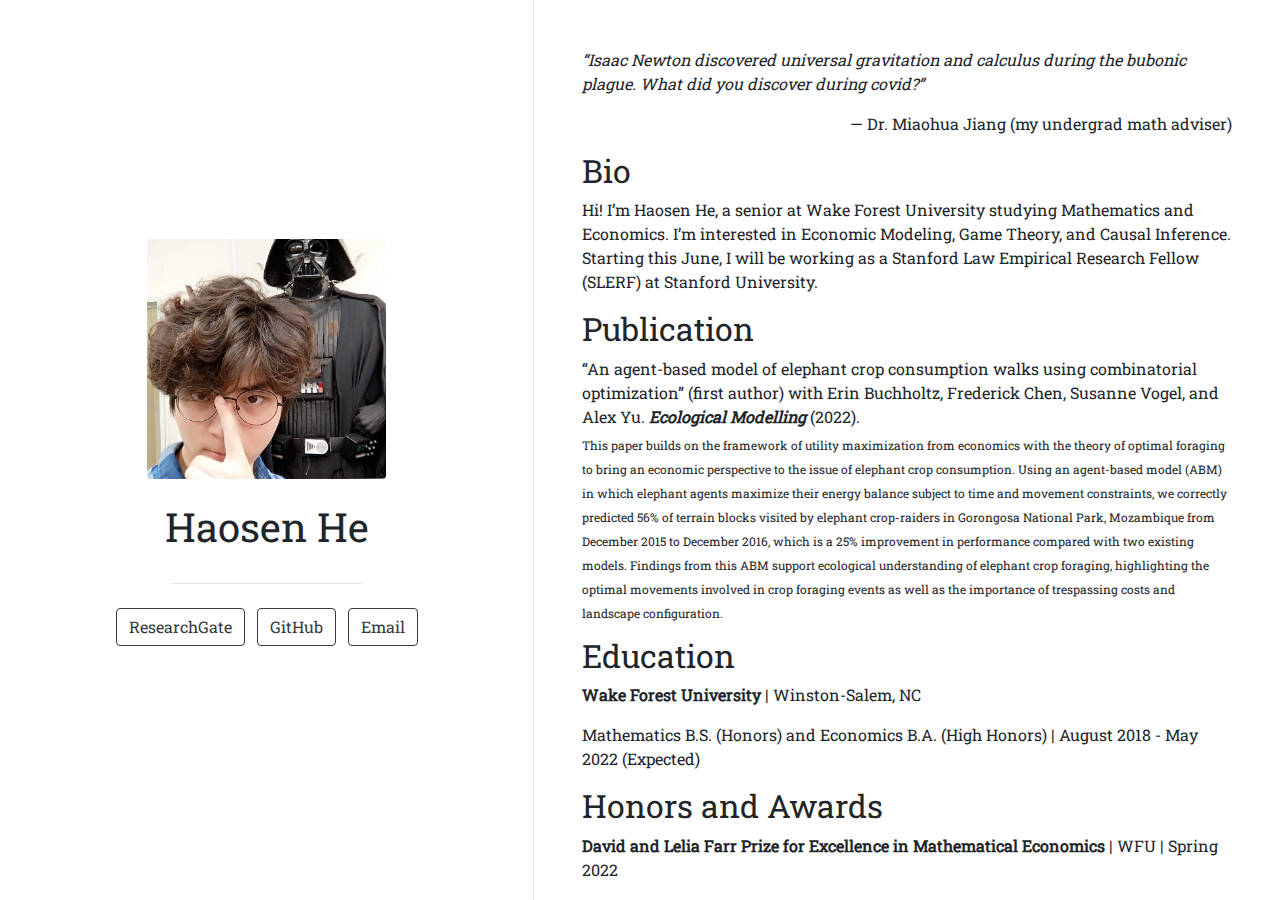
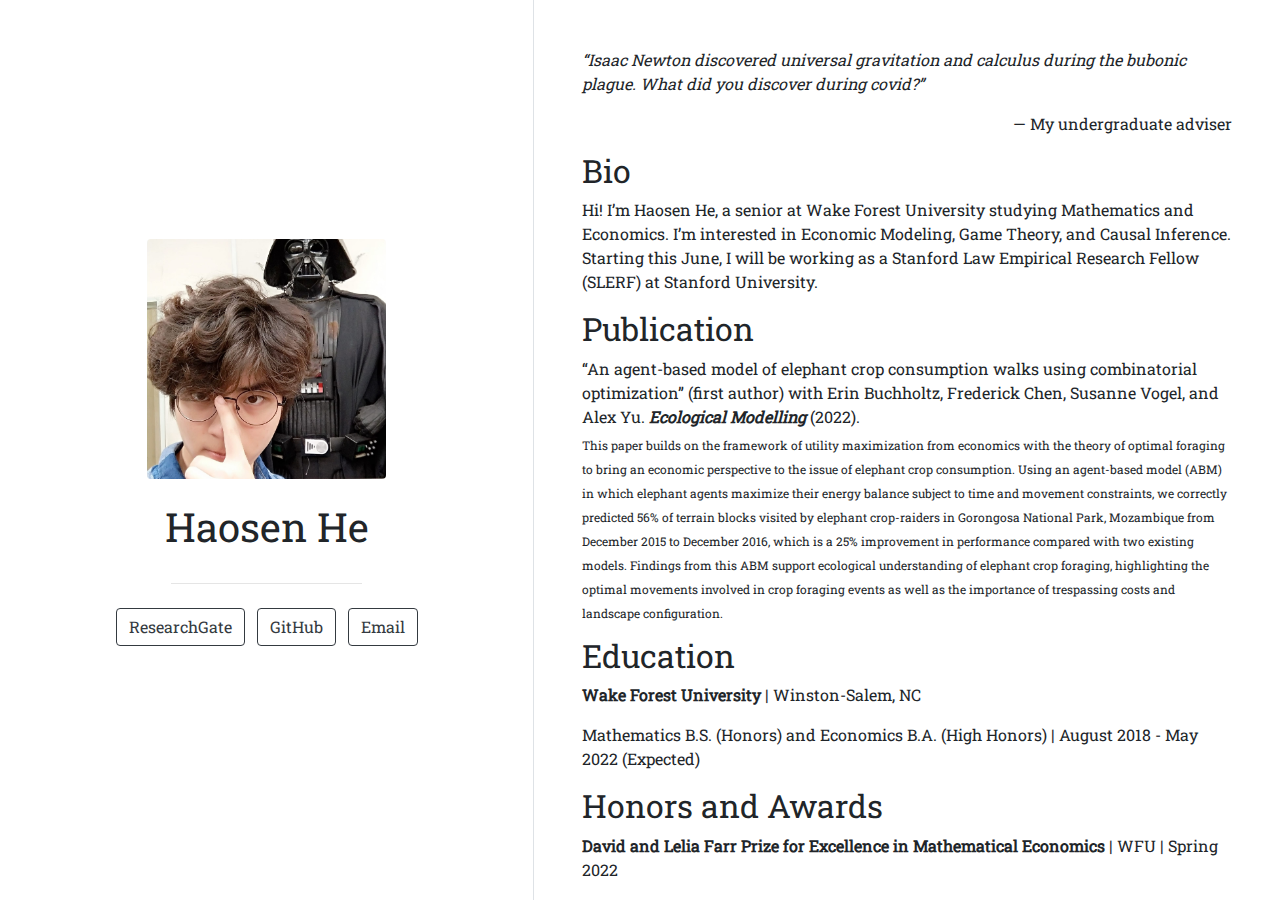
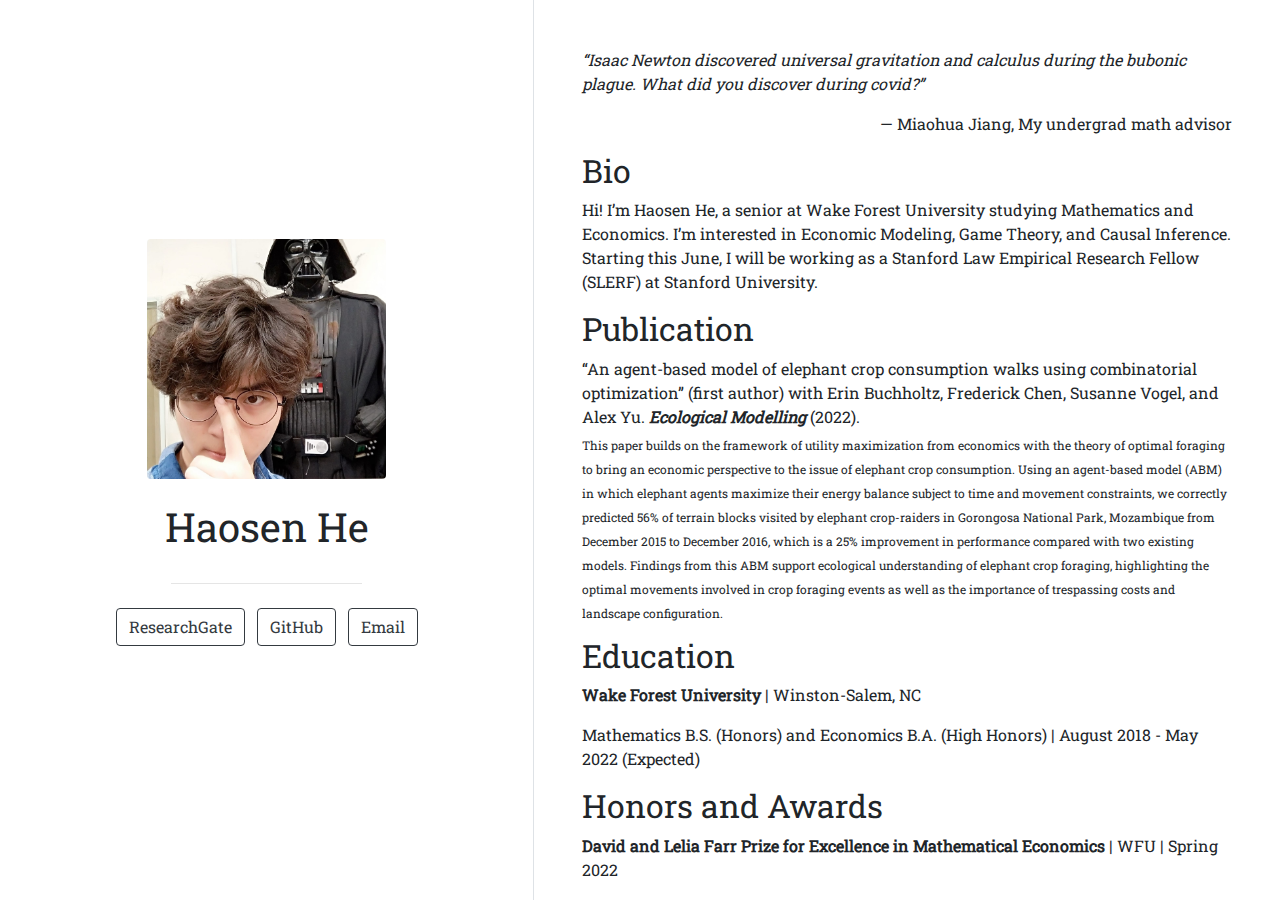
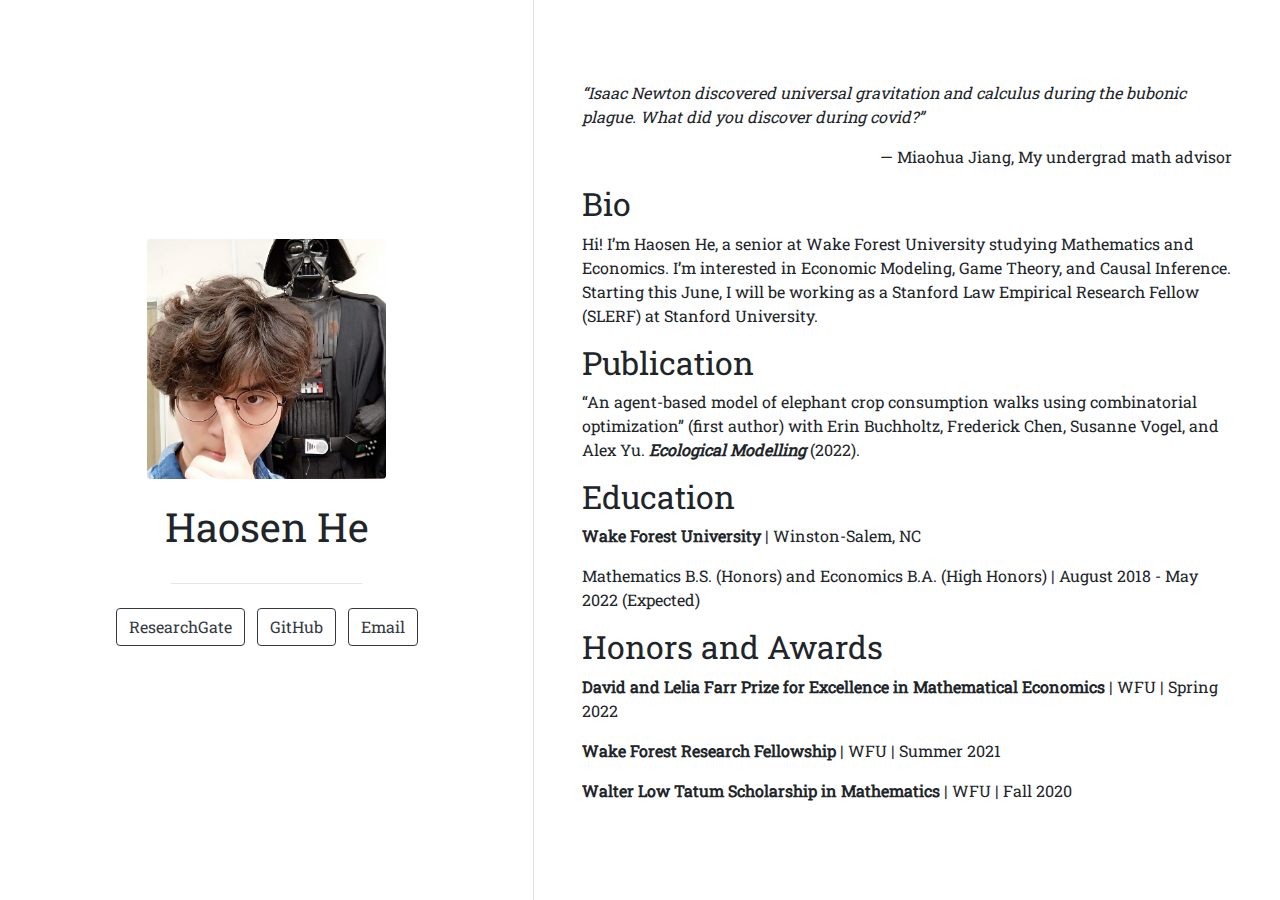
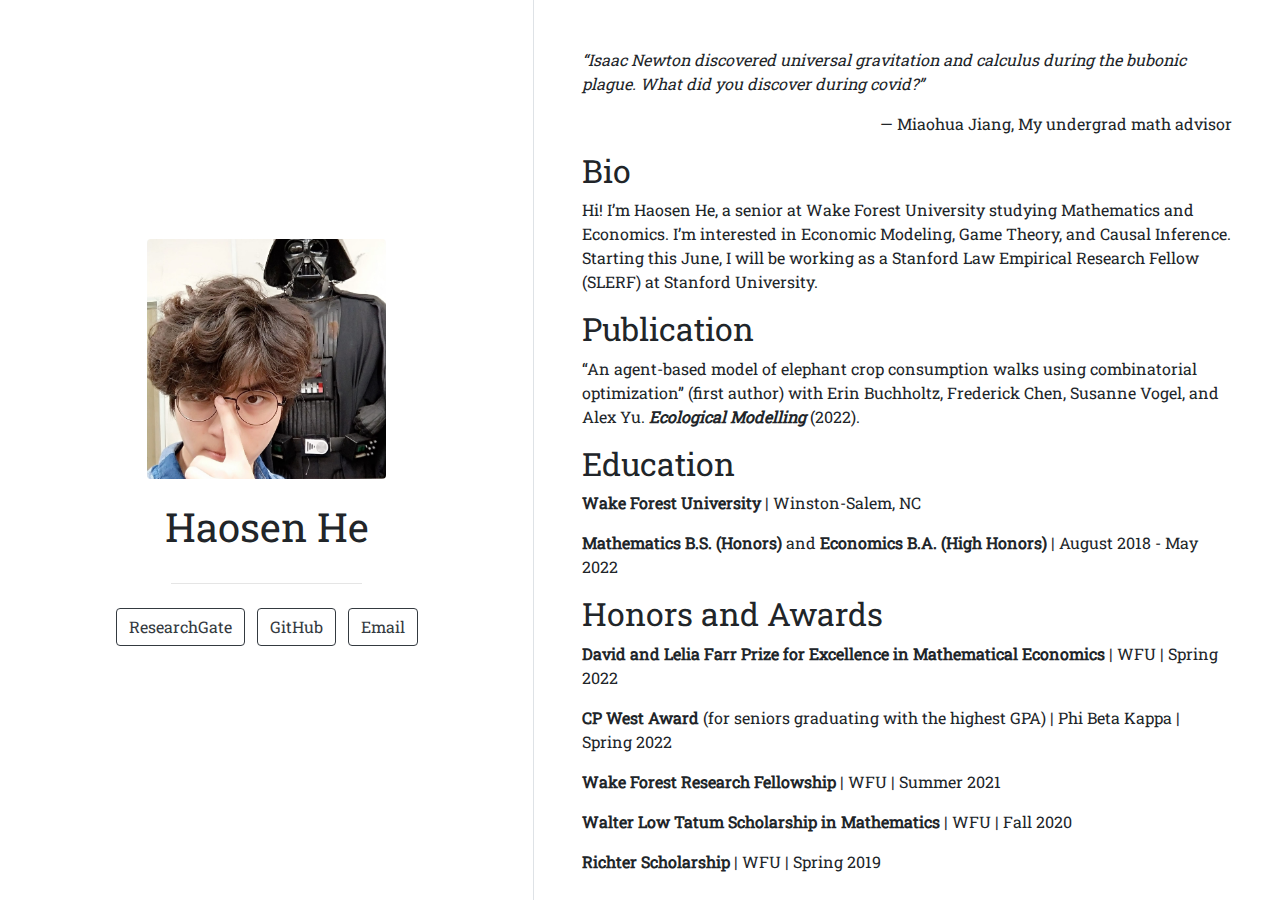
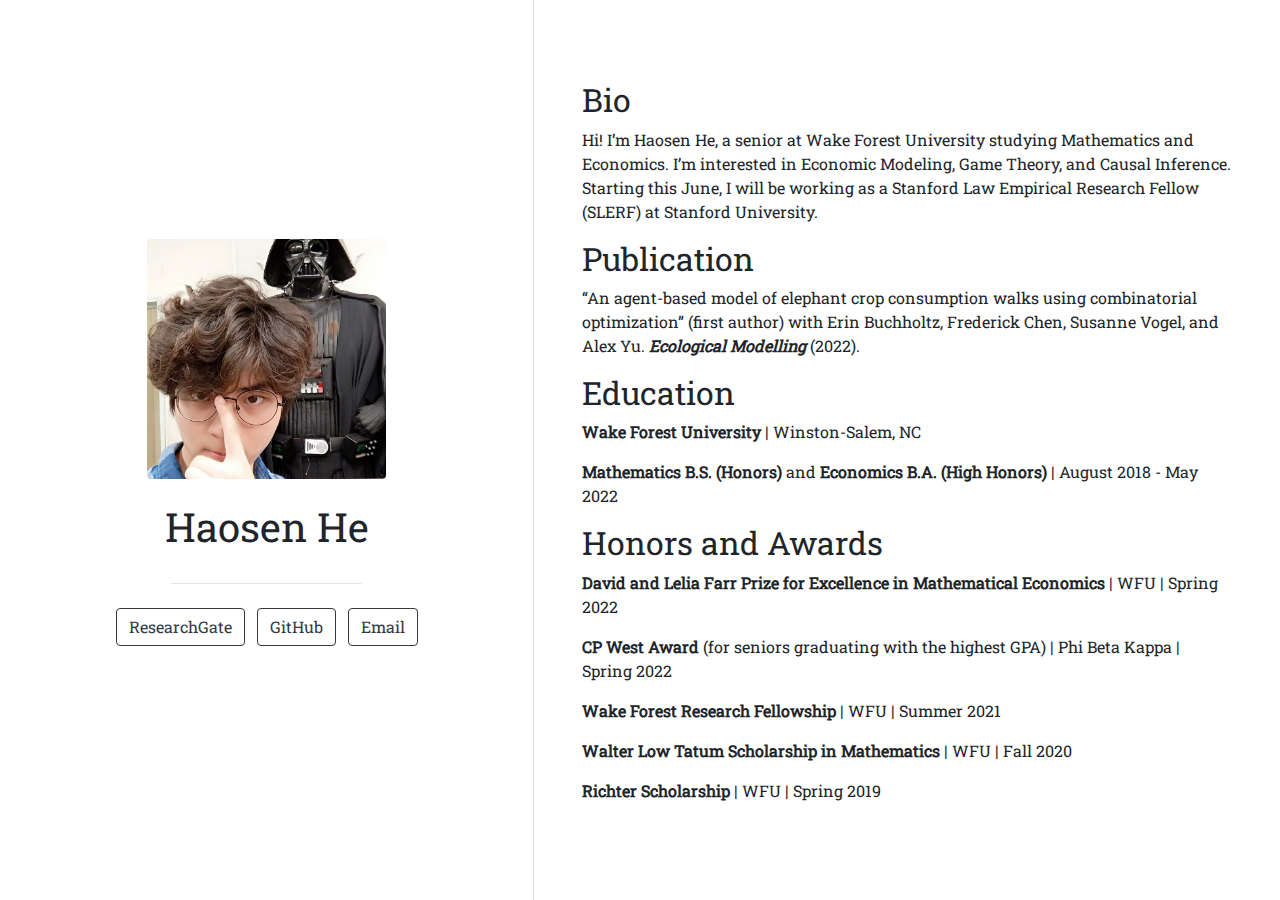
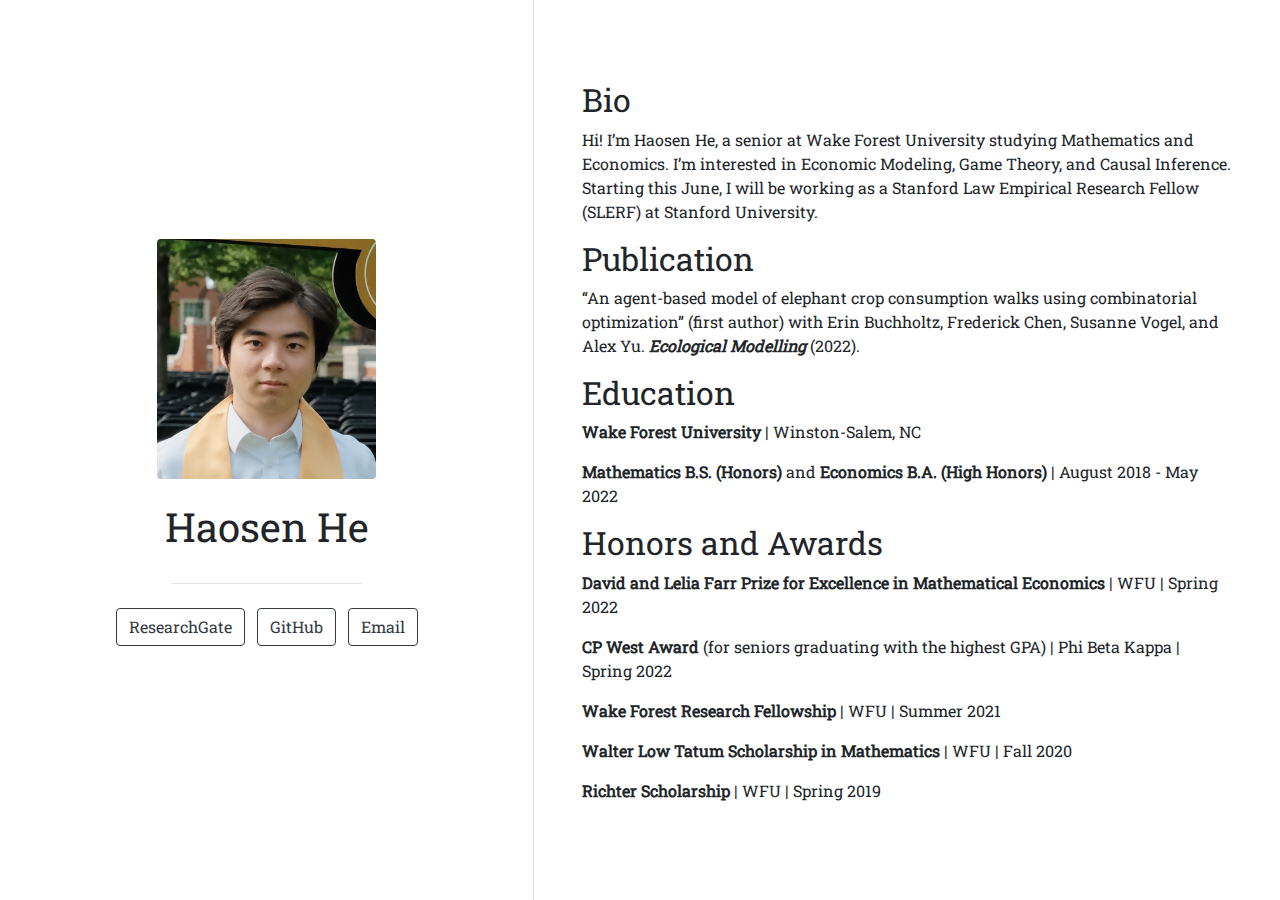
